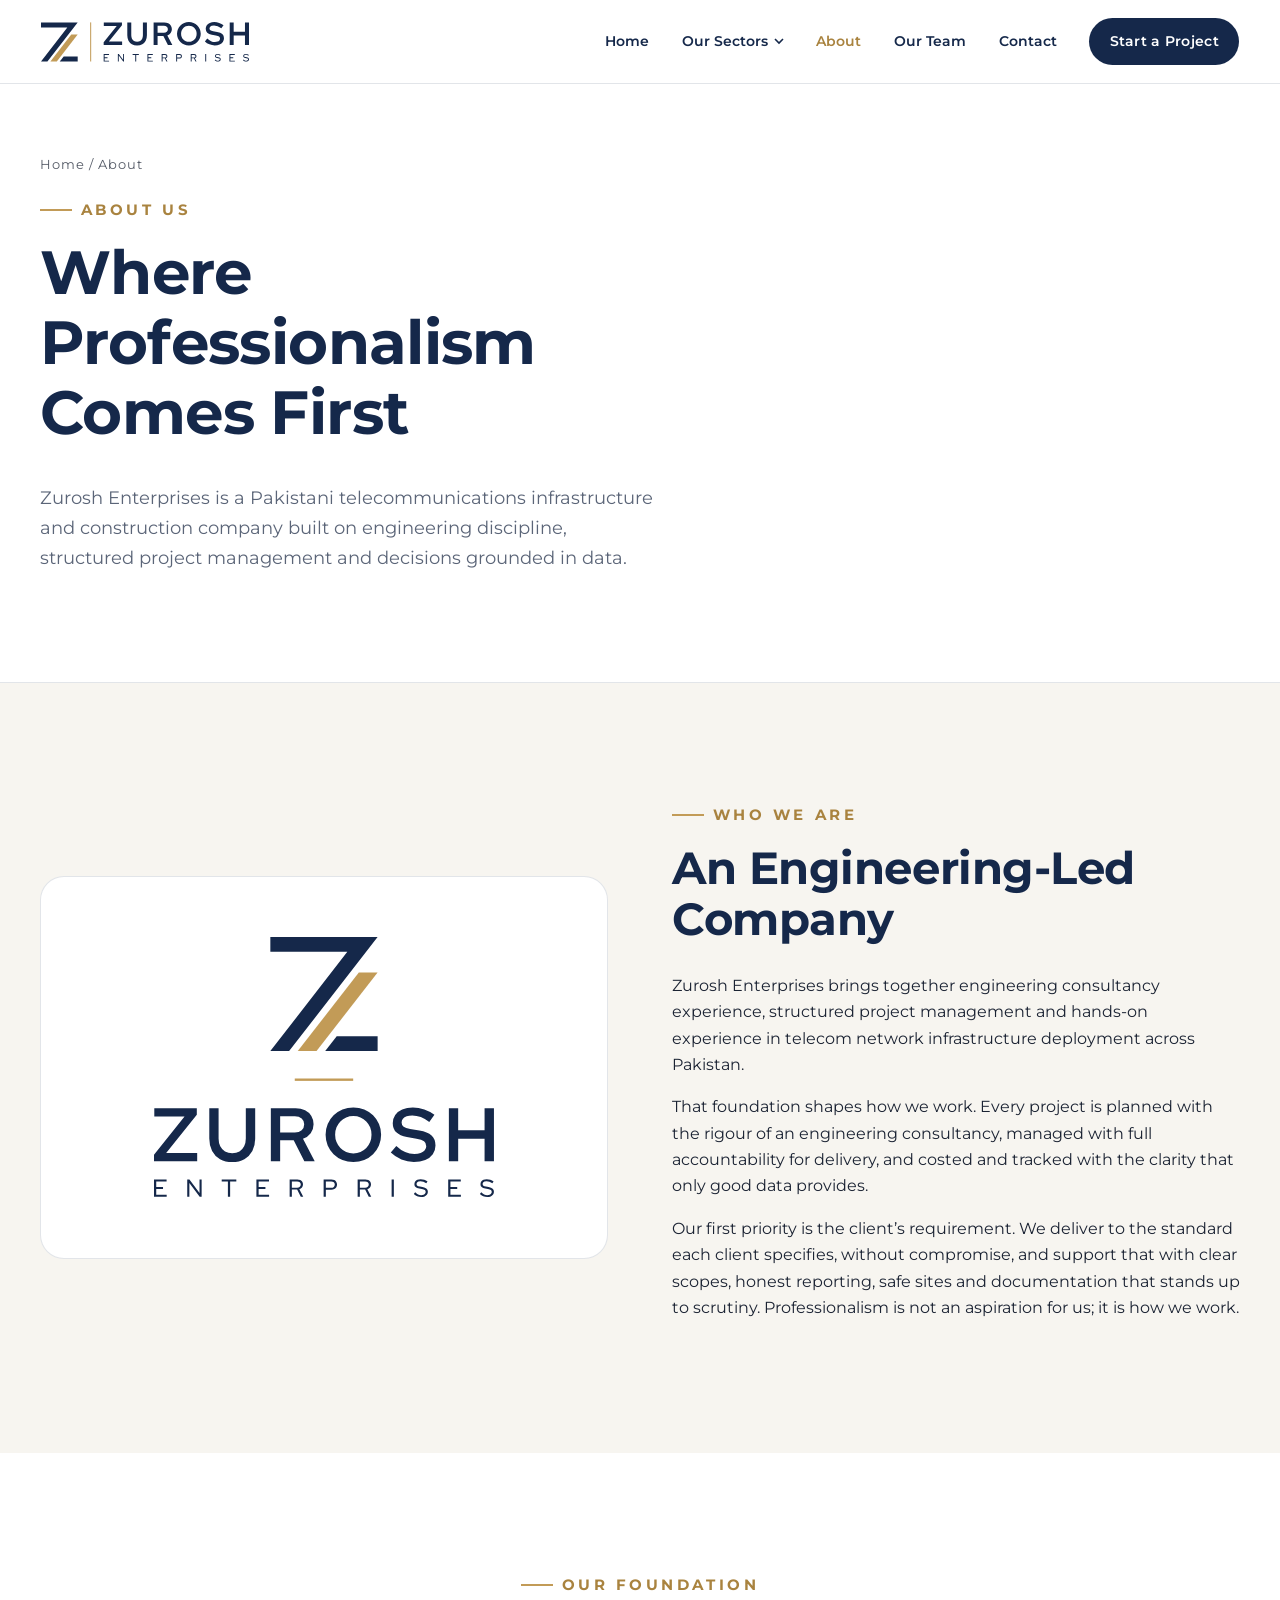
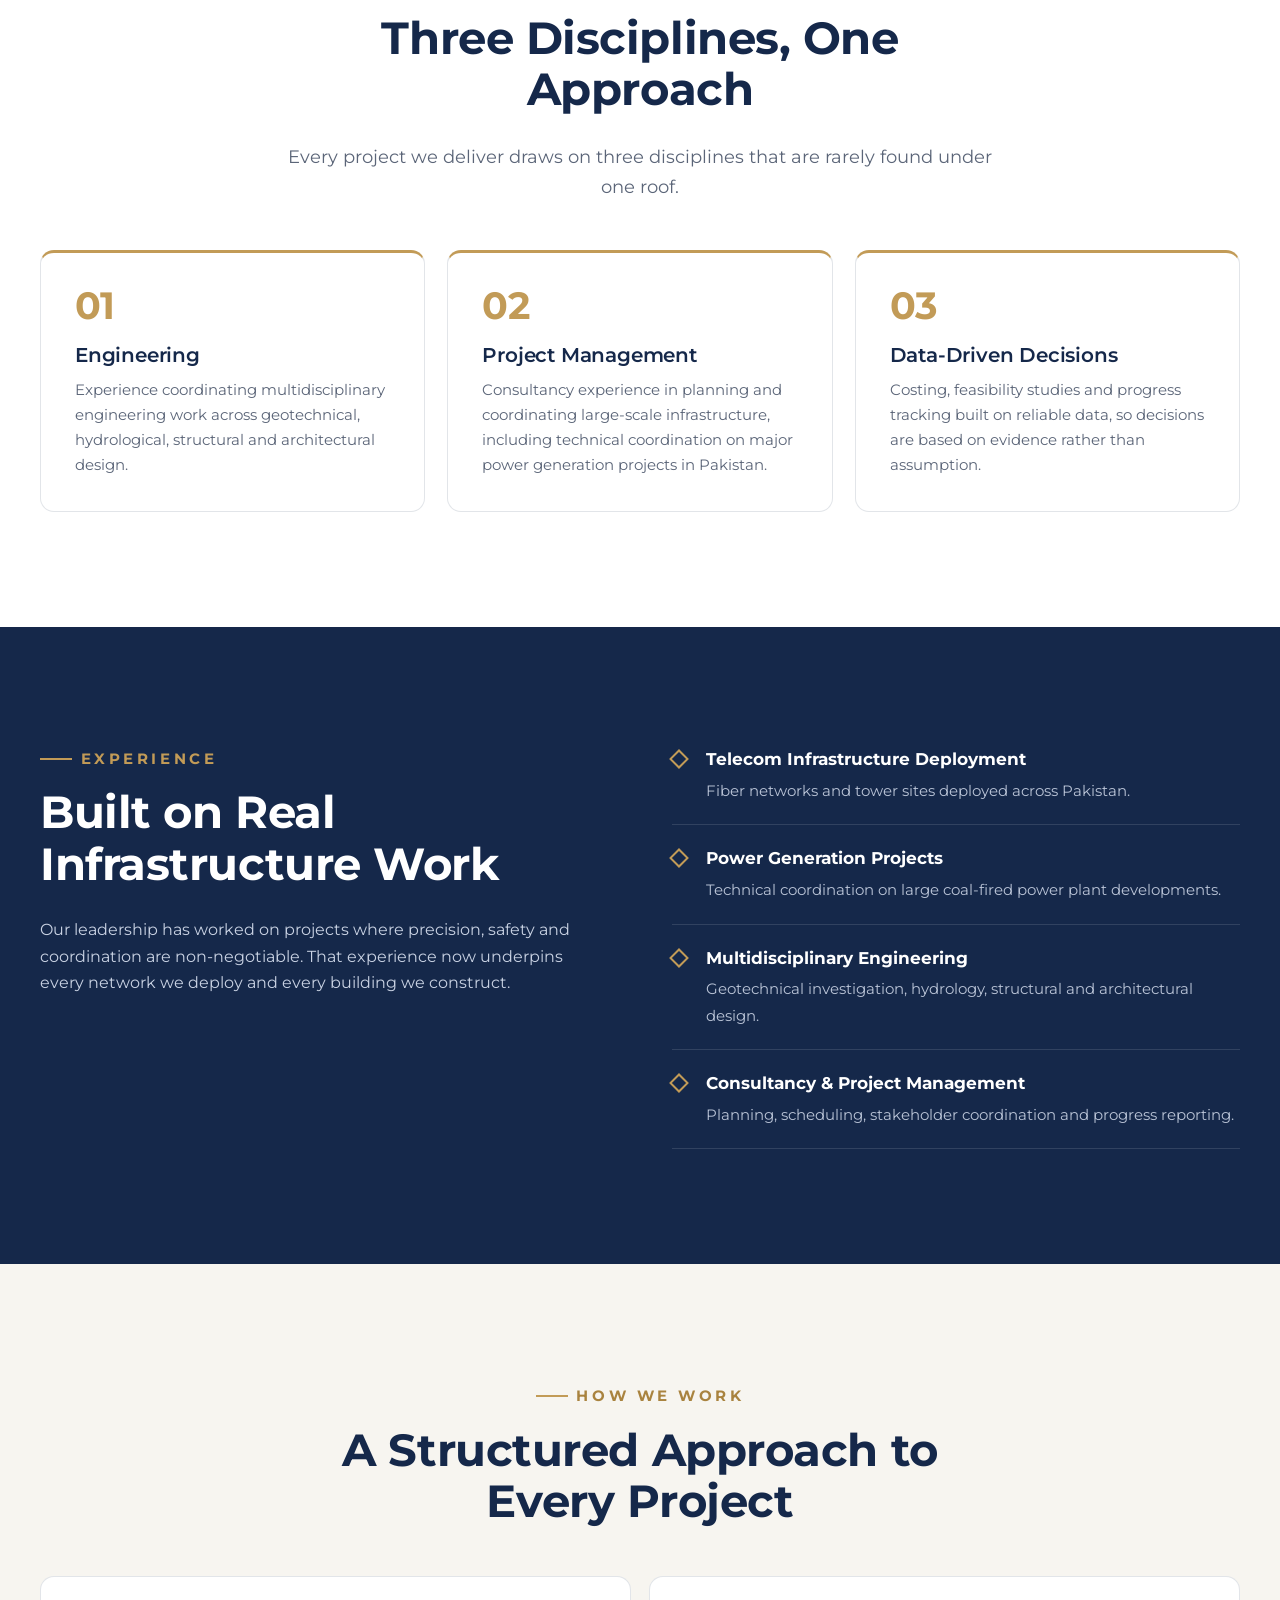
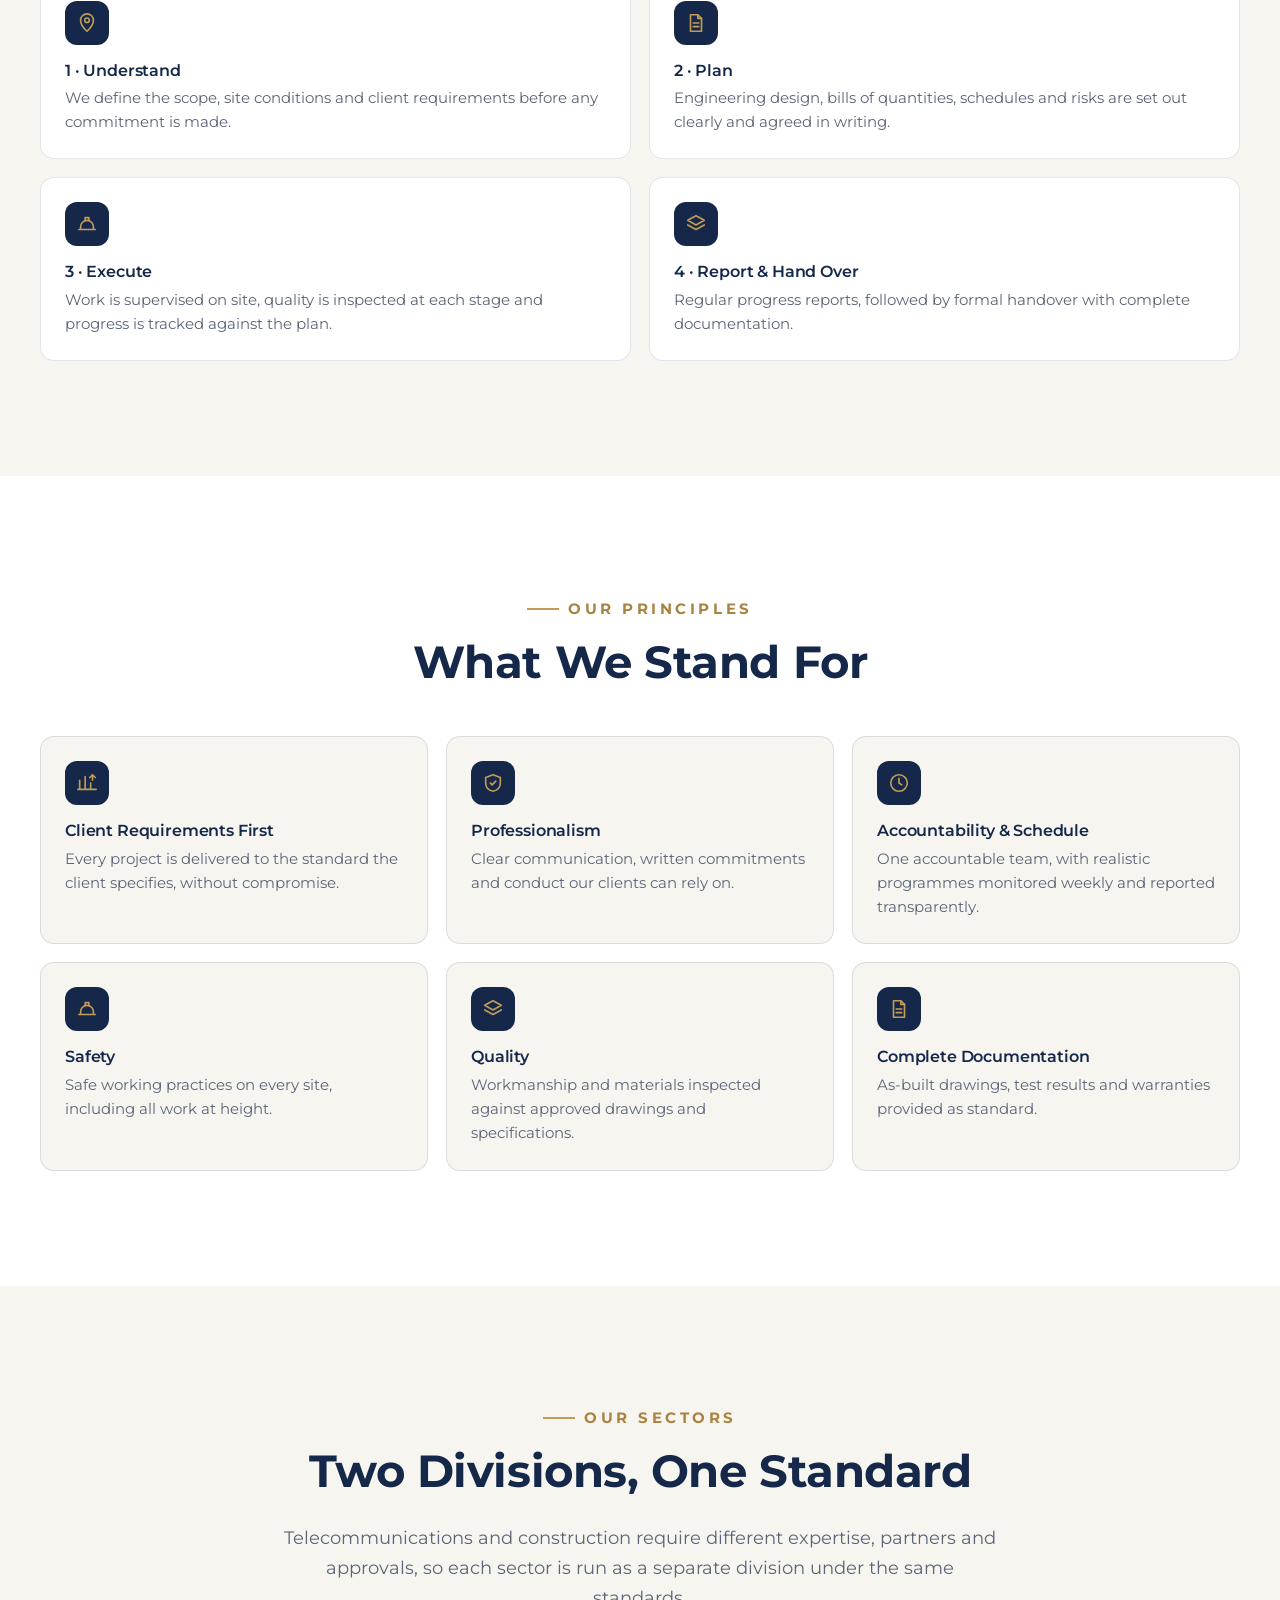
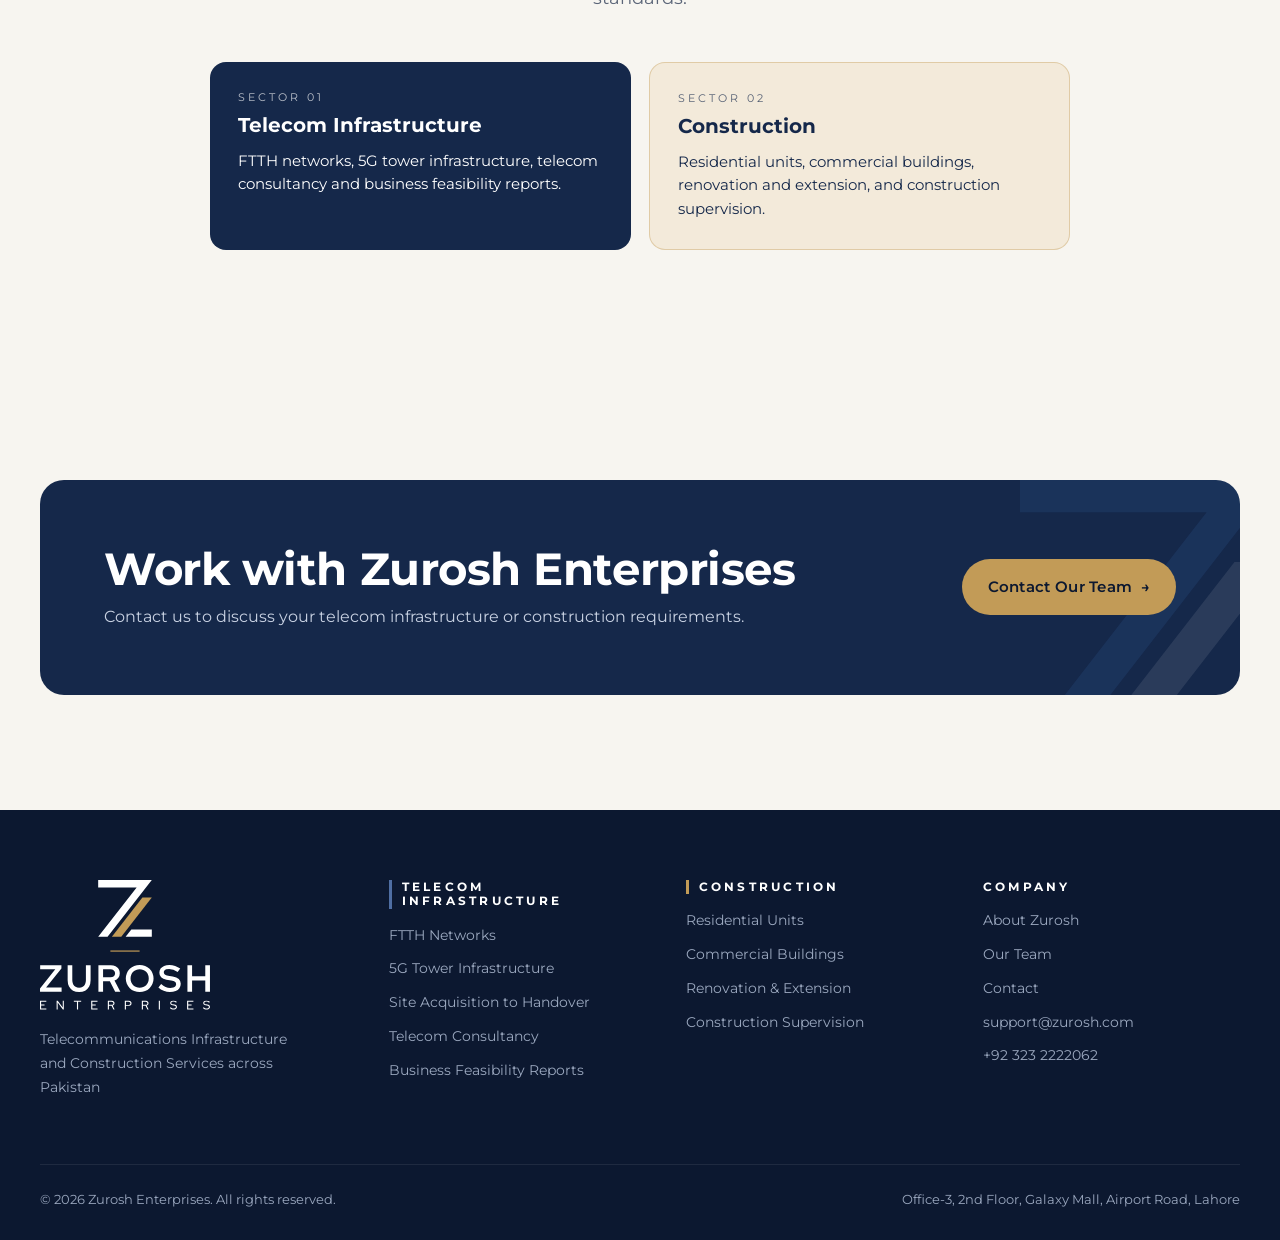
==== about.html @ cd9de8c4 "About: client requirements first; remove contractor wording Who We Are now leads with delivering to " ====
<!doctype html>
<html lang="en">
<head>
<meta charset="utf-8">
<meta name="viewport" content="width=device-width, initial-scale=1">
<title>About | Zurosh Enterprises</title>
<meta name="description" content="Zurosh Enterprises is an engineering-led telecommunications infrastructure and construction company in Pakistan, where professionalism comes first.">
<meta name="theme-color" content="#15284A">
<link rel="icon" href="assets/img/favicon.svg" type="image/svg+xml">
<link rel="preconnect" href="https://fonts.googleapis.com">
<link rel="preconnect" href="https://fonts.gstatic.com" crossorigin>
<link href="https://fonts.googleapis.com/css2?family=IBM+Plex+Mono:wght@400;500&family=Montserrat:wght@400;500;600;700&display=swap" rel="stylesheet">
<link rel="stylesheet" href="assets/css/style.css">
<script>try{if(sessionStorage.getItem('zurosh-veil'))document.documentElement.classList.add('veil-in')}catch(e){}</script>
</head>
<body>
<a class="skip-link" href="#main">Skip to Content</a>
<header class="site-header">
  <div class="container">
    <a class="brand" href="index.html" aria-label="Zurosh Enterprises home page">
      <img src="assets/img/zurosh-logo-horizontal.svg" alt="Zurosh Enterprises" width="533" height="102">
    </a>
    <button class="nav-toggle" aria-label="Menu" aria-expanded="false" aria-controls="site-nav"><span></span></button>
    <nav class="nav" id="site-nav" aria-label="Main">
      <a href="index.html">Home</a>
      <div class="nav-item">
        <button class="nav-trigger" aria-expanded="false" aria-haspopup="true">Our Sectors <svg class="chev" viewBox="0 0 10 10" aria-hidden="true"><path d="M1 3l4 4 4-4" fill="none" stroke="currentColor" stroke-width="1.6"/></svg></button>
        <div class="mega" role="group" aria-label="Our sectors">
          <div class="sector sector-telecom">
            <div class="sector-head">
              <span class="sector-icon"><svg viewBox="0 0 24 24" fill="none" stroke="currentColor" stroke-width="1.8" stroke-linecap="round" stroke-linejoin="round"><path d="M12 9v13M8 22l4-13 4 13M9.5 16h5"/><path d="M8.5 5.5a5 5 0 0 0 0 7M15.5 5.5a5 5 0 0 1 0 7M6 3a8.5 8.5 0 0 0 0 12M18 3a8.5 8.5 0 0 1 0 12"/><circle cx="12" cy="9" r="1.2"/></svg></span>
              <div><div class="sector-label">Sector 01</div><div class="sector-title">Telecom Infrastructure</div></div>
            </div>
            <ul>
              <li><a class="sub" href="telecom.html#ftth"><strong>FTTH Networks</strong><span>Fiber-to-the-home design, deployment and splicing</span></a></li>
              <li><a class="sub" href="telecom.html#towers"><strong>5G Tower Infrastructure</strong><span>Site acquisition through to tower handover</span></a></li>
              <li><a class="sub" href="telecom.html#consultancy"><strong>Telecom Consultancy</strong><span>FTTH and long-haul network planning, design and as-built drawings</span></a></li>
              <li><a class="sub" href="telecom.html#feasibility"><strong>Business Feasibility Reports</strong><span>Customer needs, business model, costing and feasibility</span></a></li>
            </ul>
            <a class="sector-all" href="telecom.html">All Telecom Infrastructure Services <span aria-hidden="true">→</span></a>
          </div>
          <div class="sector sector-construction">
            <div class="sector-head">
              <span class="sector-icon"><svg viewBox="0 0 24 24" fill="none" stroke="currentColor" stroke-width="1.8" stroke-linecap="round" stroke-linejoin="round"><path d="M3 21h18M5 21V5l7-3v19M12 9h7v12"/><path d="M8 7h1M8 11h1M8 15h1M15 13h1M15 17h1"/></svg></span>
              <div><div class="sector-label">Sector 02</div><div class="sector-title">Construction</div></div>
            </div>
            <ul>
              <li><a class="sub" href="construction.html#residential"><strong>Residential Units</strong><span>Houses, villas and apartment buildings</span></a></li>
              <li><a class="sub" href="construction.html#commercial"><strong>Commercial Buildings</strong><span>Retail, office and mixed-use commercial buildings</span></a></li>
              <li><a class="sub" href="construction.html#renovation"><strong>Renovation &amp; Extension</strong><span>Extensions, remodelling and refurbishment</span></a></li>
              <li><a class="sub" href="construction.html#supervision"><strong>Construction Supervision</strong><span>Site supervision on the owner’s behalf</span></a></li>
            </ul>
            <a class="sector-all" href="construction.html">All Construction Services <span aria-hidden="true">→</span></a>
          </div>
        </div>
      </div>
      <a href="about.html" aria-current="page">About</a>
      <a href="team.html">Our Team</a>
      <a href="contact.html">Contact</a>
      <a class="btn btn-primary" href="contact.html">Start a Project</a>
    </nav>
  </div>
</header>
<main id="main">
  <section class="page-hero plain">
    <div class="container" style="grid-template-columns:1fr">
      <div class="hero-copy">
        <div class="breadcrumb"><a href="index.html">Home</a> / About</div>
        <span class="eyebrow">About Us</span>
        <h1>Where Professionalism Comes First</h1>
        <p class="lead">Zurosh Enterprises is a Pakistani telecommunications infrastructure and construction company built on engineering discipline, structured project management and decisions grounded in data.</p>
      </div>
    </div>
  </section>

  <section class="section">
    <div class="container two-col">
      <div class="stacked-logo-feature reveal">
        <img src="assets/img/zurosh-logo-stacked.svg" alt="Zurosh Enterprises" width="372" height="286">
      </div>
      <div class="reveal">
        <span class="eyebrow">Who We Are</span>
        <h2>An Engineering-Led Company</h2>
        <p>Zurosh Enterprises brings together engineering consultancy experience, structured project management and hands-on experience in telecom network infrastructure deployment across Pakistan.</p>
        <p>That foundation shapes how we work. Every project is planned with the rigour of an engineering consultancy, managed with full accountability for delivery, and costed and tracked with the clarity that only good data provides.</p>
        <p>Our first priority is the client’s requirement. We deliver to the standard each client specifies, without compromise, and support that with clear scopes, honest reporting, safe sites and documentation that stands up to scrutiny. Professionalism is not an aspiration for us; it is how we work.</p>
      </div>
    </div>
  </section>

  <section class="section alt">
    <div class="container">
      <div class="section-head center reveal">
        <span class="eyebrow">Our Foundation</span>
        <h2>Three Disciplines, One Approach</h2>
        <p class="lead" style="margin-inline:auto">Every project we deliver draws on three disciplines that are rarely found under one roof.</p>
      </div>
      <div class="pillars">
        <article class="pillar reveal">
          <div class="pillar-num">01</div>
          <h3>Engineering</h3>
          <p>Experience coordinating multidisciplinary engineering work across geotechnical, hydrological, structural and architectural design.</p>
        </article>
        <article class="pillar reveal">
          <div class="pillar-num">02</div>
          <h3>Project Management</h3>
          <p>Consultancy experience in planning and coordinating large-scale infrastructure, including technical coordination on major power generation projects in Pakistan.</p>
        </article>
        <article class="pillar reveal">
          <div class="pillar-num">03</div>
          <h3>Data-Driven Decisions</h3>
          <p>Costing, feasibility studies and progress tracking built on reliable data, so decisions are based on evidence rather than assumption.</p>
        </article>
      </div>
    </div>
  </section>

  <section class="section navy">
    <div class="container two-col" style="align-items:start">
      <div class="section-head reveal">
        <span class="eyebrow on-dark">Experience</span>
        <h2>Built on Real Infrastructure Work</h2>
        <p>Our leadership has worked on projects where precision, safety and coordination are non-negotiable. That experience now underpins every network we deploy and every building we construct.</p>
      </div>
      <ul class="exp-list reveal">
        <li><strong>Telecom Infrastructure Deployment</strong><span>Fiber networks and tower sites deployed across Pakistan.</span></li>
        <li><strong>Power Generation Projects</strong><span>Technical coordination on large coal-fired power plant developments.</span></li>
        <li><strong>Multidisciplinary Engineering</strong><span>Geotechnical investigation, hydrology, structural and architectural design.</span></li>
        <li><strong>Consultancy &amp; Project Management</strong><span>Planning, scheduling, stakeholder coordination and progress reporting.</span></li>
      </ul>
    </div>
  </section>

  <section class="section">
    <div class="container">
      <div class="section-head center reveal"><span class="eyebrow">How We Work</span><h2>A Structured Approach to Every Project</h2></div>
      <div class="feature-grid">
        <div class="card reveal"><div class="ico"><svg viewBox="0 0 24 24" fill="none" stroke="currentColor" stroke-width="1.8" stroke-linecap="round" stroke-linejoin="round"><path d="M12 21s7-6.2 7-12a7 7 0 0 0-14 0c0 5.8 7 12 7 12z"/><circle cx="12" cy="9" r="2.5"/></svg></div><h3>1 · Understand</h3><p>We define the scope, site conditions and client requirements before any commitment is made.</p></div>
        <div class="card reveal"><div class="ico"><svg viewBox="0 0 24 24" fill="none" stroke="currentColor" stroke-width="1.8" stroke-linecap="round" stroke-linejoin="round"><path d="M14 3H6v18h12V7z"/><path d="M14 3v4h4M9 12h6M9 16h6"/></svg></div><h3>2 · Plan</h3><p>Engineering design, bills of quantities, schedules and risks are set out clearly and agreed in writing.</p></div>
        <div class="card reveal"><div class="ico"><svg viewBox="0 0 24 24" fill="none" stroke="currentColor" stroke-width="1.8" stroke-linecap="round" stroke-linejoin="round"><path d="M3 18h18M5 18v-3a7 7 0 0 1 14 0v3"/><path d="M10 8V5h4v3"/></svg></div><h3>3 · Execute</h3><p>Work is supervised on site, quality is inspected at each stage and progress is tracked against the plan.</p></div>
        <div class="card reveal"><div class="ico"><svg viewBox="0 0 24 24" fill="none" stroke="currentColor" stroke-width="1.8" stroke-linecap="round" stroke-linejoin="round"><path d="M12 3l9 5-9 5-9-5z"/><path d="M3 13l9 5 9-5"/></svg></div><h3>4 · Report &amp; Hand Over</h3><p>Regular progress reports, followed by formal handover with complete documentation.</p></div>
      </div>
    </div>
  </section>

  <section class="section alt">
    <div class="container">
      <div class="section-head center reveal"><span class="eyebrow">Our Principles</span><h2>What We Stand For</h2></div>
      <div class="values">
        <div class="card reveal"><div class="ico"><svg viewBox="0 0 24 24" fill="none" stroke="currentColor" stroke-width="1.8" stroke-linecap="round" stroke-linejoin="round"><path d="M4 19V9M10 19V5M16 19v-7M22 19H2"/><path d="M15 6l3-3 3 3M18 3v6"/></svg></div><h3>Client Requirements First</h3><p>Every project is delivered to the standard the client specifies, without compromise.</p></div>
        <div class="card reveal"><div class="ico"><svg viewBox="0 0 24 24" fill="none" stroke="currentColor" stroke-width="1.8" stroke-linecap="round" stroke-linejoin="round"><path d="M12 3l8 3v6c0 5-3.5 8-8 9-4.5-1-8-4-8-9V6z"/><path d="M9 12l2 2 4-4"/></svg></div><h3>Professionalism</h3><p>Clear communication, written commitments and conduct our clients can rely on.</p></div>
        <div class="card reveal"><div class="ico"><svg viewBox="0 0 24 24" fill="none" stroke="currentColor" stroke-width="1.8" stroke-linecap="round" stroke-linejoin="round"><circle cx="12" cy="12" r="9"/><path d="M12 7v5l3 2"/></svg></div><h3>Accountability &amp; Schedule</h3><p>One accountable team, with realistic programmes monitored weekly and reported transparently.</p></div>
        <div class="card reveal"><div class="ico"><svg viewBox="0 0 24 24" fill="none" stroke="currentColor" stroke-width="1.8" stroke-linecap="round" stroke-linejoin="round"><path d="M3 18h18M5 18v-3a7 7 0 0 1 14 0v3"/><path d="M10 8V5h4v3"/></svg></div><h3>Safety</h3><p>Safe working practices on every site, including all work at height.</p></div>
        <div class="card reveal"><div class="ico"><svg viewBox="0 0 24 24" fill="none" stroke="currentColor" stroke-width="1.8" stroke-linecap="round" stroke-linejoin="round"><path d="M12 3l9 5-9 5-9-5z"/><path d="M3 13l9 5 9-5"/></svg></div><h3>Quality</h3><p>Workmanship and materials inspected against approved drawings and specifications.</p></div>
        <div class="card reveal"><div class="ico"><svg viewBox="0 0 24 24" fill="none" stroke="currentColor" stroke-width="1.8" stroke-linecap="round" stroke-linejoin="round"><path d="M14 3H6v18h12V7z"/><path d="M14 3v4h4M9 12h6M9 16h6"/></svg></div><h3>Complete Documentation</h3><p>As-built drawings, test results and warranties provided as standard.</p></div>
      </div>
    </div>
  </section>

  <section class="section">
    <div class="container">
      <div class="section-head center reveal">
        <span class="eyebrow">Our Sectors</span>
        <h2>Two Divisions, One Standard</h2>
        <p class="lead" style="margin-inline:auto">Telecommunications and construction require different expertise, partners and approvals, so each sector is run as a separate division under the same standards.</p>
      </div>
      <div class="split-sectors about-sectors reveal">
        <a class="t" href="telecom.html"><small>Sector 01</small><strong>Telecom Infrastructure</strong>FTTH networks, 5G tower infrastructure, telecom consultancy and business feasibility reports.</a>
        <a class="c" href="construction.html"><small>Sector 02</small><strong>Construction</strong>Residential units, commercial buildings, renovation and extension, and construction supervision.</a>
      </div>
    </div>
  </section>

<section class="section">
  <div class="container">
    <div class="cta-band reveal">
      <div><h2>Work with Zurosh Enterprises</h2><p>Contact us to discuss your telecom infrastructure or construction requirements.</p></div>
      <a class="btn btn-gold" href="contact.html">Contact Our Team <span class="arrow" aria-hidden="true">→</span></a>
    </div>
  </div>
</section>
</main>
<footer class="site-footer">
  <div class="container">
    <div class="footer-grid">
      <div class="footer-brand">
        <img src="assets/img/zurosh-logo-stacked-white.svg" alt="Zurosh Enterprises" width="372" height="286" loading="lazy">
        <p>Telecommunications Infrastructure and Construction Services across Pakistan</p>
      </div>
      <div>
        <h4 class="t">Telecom Infrastructure</h4>
        <ul>
          <li><a href="telecom.html#ftth">FTTH Networks</a></li>
          <li><a href="telecom.html#towers">5G Tower Infrastructure</a></li>
          <li><a href="telecom.html#lifecycle">Site Acquisition to Handover</a></li>
          <li><a href="telecom.html#consultancy">Telecom Consultancy</a></li>
          <li><a href="telecom.html#feasibility">Business Feasibility Reports</a></li>
        </ul>
      </div>
      <div>
        <h4 class="c">Construction</h4>
        <ul>
          <li><a href="construction.html#residential">Residential Units</a></li>
          <li><a href="construction.html#commercial">Commercial Buildings</a></li>
          <li><a href="construction.html#renovation">Renovation &amp; Extension</a></li>
          <li><a href="construction.html#supervision">Construction Supervision</a></li>
        </ul>
      </div>
      <div>
        <h4>Company</h4>
        <ul>
          <li><a href="about.html">About Zurosh</a></li>
          <li><a href="team.html">Our Team</a></li>
          <li><a href="contact.html">Contact</a></li>
          <li><a href="mailto:support@zurosh.com">support@zurosh.com</a></li>
          <li><a href="tel:+923232222062">+92 323 2222062</a></li>
        </ul>
      </div>
    </div>
    <div class="footer-bottom">
      <span>© <span data-year>2026</span> Zurosh Enterprises. All rights reserved.</span>
      <span>Office-3, 2nd Floor, Galaxy Mall, Airport Road, Lahore</span>
    </div>
  </div>
</footer>
<script src="assets/js/main.js"></script>
</body>
</html>
---- assets/css/style.css ----
/* ==========================================================================
   Zurosh Enterprises — global styles
   Brand: navy #15284A, gold #C29B57
   ========================================================================== */

:root {
  --navy: #15284A;
  --navy-900: #0C1830;
  --navy-700: #1F3A66;
  --gold: #C29B57;
  --gold-600: #A9833F;
  --gold-100: #F3EADA;
  --paper: #F7F5F0;
  --white: #FFFFFF;
  --ink: #1B2333;
  --muted: #5B6578;
  --line: rgba(21, 40, 74, 0.12);

  /* sector accents */
  --telecom: var(--navy);
  --construction: var(--gold);

  --radius: 14px;
  --shadow: 0 18px 50px -20px rgba(12, 24, 48, 0.35);
  --header-h: 84px;
  --max: 1200px;
  --font: "Montserrat", system-ui, -apple-system, "Segoe UI", Roboto, sans-serif;
}

*, *::before, *::after { box-sizing: border-box; }

html { scroll-behavior: smooth; -webkit-text-size-adjust: 100%; }

body {
  margin: 0;
  font-family: var(--font);
  color: var(--ink);
  background: var(--paper);
  line-height: 1.65;
  -webkit-font-smoothing: antialiased;
  overflow-x: hidden;
}

img, svg { max-width: 100%; display: block; }
a { color: inherit; }
h1, h2, h3, h4 { color: var(--navy); line-height: 1.15; margin: 0 0 .6em; letter-spacing: -0.01em; }
h1 { font-size: clamp(2.2rem, 5vw, 3.8rem); font-weight: 700; }
h2 { font-size: clamp(1.8rem, 3.6vw, 2.8rem); font-weight: 700; }
h3 { font-size: 1.25rem; font-weight: 600; }
p { margin: 0 0 1em; }

.container { width: min(var(--max), 100% - 32px); margin-inline: auto; }

.eyebrow {
  display: inline-flex; align-items: center; gap: .6em;
  font-size: .92rem; font-weight: 700; letter-spacing: .24em; text-transform: uppercase;
  color: var(--gold-600); margin-bottom: 1rem;
}
.eyebrow::before { content: ""; width: 32px; height: 2px; background: var(--gold); }
.eyebrow.on-dark { color: var(--gold); }

.lead { font-size: 1.125rem; color: var(--muted); max-width: 60ch; }

.btn {
  display: inline-flex; align-items: center; gap: .6em;
  padding: .95em 1.6em; border-radius: 999px;
  font-weight: 600; font-size: .92rem; letter-spacing: .02em; text-decoration: none;
  border: 2px solid transparent; cursor: pointer; transition: transform .2s, background .2s, color .2s, border-color .2s;
}
.btn:hover { transform: translateY(-2px); }
.btn-primary { background: var(--navy); color: var(--white); }
.btn-primary:hover { background: var(--navy-700); }
.btn-gold { background: var(--gold); color: var(--navy-900); }
.btn-gold:hover { background: var(--gold-600); color: var(--white); }
.btn-ghost { border-color: currentColor; color: var(--navy); background: transparent; }
.btn-ghost.on-dark { color: var(--white); }
.btn .arrow { transition: transform .2s; }
.btn:hover .arrow { transform: translateX(4px); }

:focus-visible { outline: 3px solid var(--gold); outline-offset: 3px; }

.skip-link {
  position: absolute; left: -999px; top: 8px; z-index: 1000;
  background: var(--navy); color: #fff; padding: .6em 1em; border-radius: 8px;
}
.skip-link:focus { left: 8px; }

/* ==========================================================================
   Header + navigation
   ========================================================================== */

.site-header {
  position: fixed; inset: 0 0 auto 0; z-index: 100;
  height: var(--header-h);
  background: rgba(255, 255, 255, 0.86);
  backdrop-filter: saturate(1.4) blur(14px);
  -webkit-backdrop-filter: saturate(1.4) blur(14px);
  border-bottom: 1px solid var(--line);
  transition: height .3s, box-shadow .3s;
}
.site-header.scrolled { --header-h: 68px; box-shadow: 0 8px 30px -18px rgba(12, 24, 48, .4); }
.site-header .container { height: 100%; display: flex; align-items: center; justify-content: space-between; gap: 24px; }

.brand { display: block; flex: 0 0 auto; }
.brand img { height: 40px; width: auto; transition: height .3s; }
.site-header.scrolled .brand img { height: 34px; }

.nav { display: flex; align-items: center; gap: 4px; }
.nav > a, .nav-trigger {
  font: inherit; font-size: .9rem; font-weight: 600; color: var(--navy);
  text-decoration: none; background: none; border: 0; cursor: pointer;
  padding: .7em 1em; border-radius: 999px; display: inline-flex; align-items: center; gap: .4em;
  transition: background .2s, color .2s;
}
.nav > a:hover, .nav-trigger:hover, .nav-item.open .nav-trigger { background: rgba(21, 40, 74, .06); }
.nav > a[aria-current="page"] { color: var(--gold-600); }
.nav .btn { margin-left: 10px; padding: .75em 1.3em; }
.chev { width: 10px; height: 10px; transition: transform .25s; }
.nav-item.open .chev { transform: rotate(180deg); }

.nav-item { position: relative; }

/* --- Mega menu: two clearly separated sectors --- */
.mega {
  position: absolute; top: calc(100% + 14px); left: 50%;
  width: min(820px, calc(100vw - 32px));
  display: grid; grid-template-columns: 1fr 1fr;
  border-radius: 18px; overflow: hidden; box-shadow: var(--shadow);
  opacity: 0; visibility: hidden; transform: translate(-50%, 10px);
  transition: opacity .25s, transform .25s, visibility .25s;
}
.nav-item.open .mega { opacity: 1; visibility: visible; transform: translate(-50%, 0); }
.mega::before { /* hover bridge */
  content: ""; position: absolute; left: 0; right: 0; top: -16px; height: 16px;
}

.sector { padding: 28px 28px 24px; position: relative; }
.sector-telecom { background: var(--navy); color: #fff; }
.sector-construction { background: var(--paper); color: var(--ink); border-top: 4px solid var(--gold); }
.sector-telecom { border-top: 4px solid var(--navy-700); }

.sector-head { display: flex; align-items: center; gap: 12px; margin-bottom: 18px; padding-bottom: 16px; }
.sector-telecom .sector-head { border-bottom: 1px solid rgba(255,255,255,.14); }
.sector-construction .sector-head { border-bottom: 1px solid var(--line); }
.sector-icon {
  width: 42px; height: 42px; border-radius: 12px; display: grid; place-items: center; flex: 0 0 auto;
}
.sector-telecom .sector-icon { background: rgba(194, 155, 87, .18); color: var(--gold); }
.sector-construction .sector-icon { background: var(--navy); color: var(--gold); }
.sector-icon svg { width: 22px; height: 22px; }
.sector-label { font-size: .68rem; letter-spacing: .28em; text-transform: uppercase; opacity: .7; }
.sector-title { font-size: 1.1rem; font-weight: 700; line-height: 1.2; }
.sector-telecom .sector-title { color: #fff; }
.sector-construction .sector-title { color: var(--navy); }

.sector ul { list-style: none; margin: 0; padding: 0; display: grid; gap: 4px; }
.sector a.sub {
  display: block; text-decoration: none; padding: 10px 12px; border-radius: 10px; transition: background .2s;
}
.sector a.sub strong { display: block; font-size: .92rem; font-weight: 600; }
.sector a.sub span { display: block; font-size: .8rem; opacity: .7; line-height: 1.4; }
.sector-telecom a.sub:hover { background: rgba(255,255,255,.08); }
.sector-telecom a.sub:hover strong { color: var(--gold); }
.sector-construction a.sub:hover { background: var(--gold-100); }
.sector-construction a.sub strong { color: var(--navy); }
.sector .sector-all {
  display: inline-flex; gap: .4em; margin-top: 14px; font-size: .8rem; font-weight: 600;
  text-decoration: none; letter-spacing: .04em;
}
.sector-telecom .sector-all { color: var(--gold); }
.sector-construction .sector-all { color: var(--gold-600); }

/* Mobile nav */
.nav-toggle {
  display: none; width: 46px; height: 46px; border-radius: 12px; border: 1px solid var(--line);
  background: #fff; cursor: pointer; place-items: center;
}
.nav-toggle span, .nav-toggle span::before, .nav-toggle span::after {
  display: block; width: 20px; height: 2px; background: var(--navy); position: relative; transition: transform .25s, background .25s;
}
.nav-toggle span::before, .nav-toggle span::after { content: ""; position: absolute; left: 0; }
.nav-toggle span::before { top: -6px; }
.nav-toggle span::after { top: 6px; }
.nav-open .nav-toggle span { background: transparent; }
.nav-open .nav-toggle span::before { transform: translateY(6px) rotate(45deg); }
.nav-open .nav-toggle span::after { transform: translateY(-6px) rotate(-45deg); }

@media (max-width: 960px) {
  .nav-toggle { display: grid; }
  .brand img { height: 32px; }
  .nav {
    /* header's backdrop-filter makes it the containing block, so anchor below it */
    position: fixed; top: 100%; left: 0; right: 0; height: calc(100vh - var(--header-h)); background: var(--white);
    flex-direction: column; align-items: stretch; gap: 0; padding: 16px 16px 40px;
    overflow-y: auto; transform: translateX(100%); transition: transform .35s ease;
  }
  .nav-open .nav { transform: none; }
  .nav > a, .nav-trigger { width: 100%; justify-content: space-between; padding: 1em .6em; border-radius: 0; border-bottom: 1px solid var(--line); font-size: 1rem; }
  .nav .btn { margin: 20px 0 0; justify-content: center; }
  .mega {
    position: static; width: 100%; transform: none; grid-template-columns: 1fr;
    box-shadow: none; border-radius: 14px; margin: 10px 0 6px;
    display: none; opacity: 1; visibility: visible;
  }
  .nav-item.open .mega { display: grid; transform: none; }
  .sector { padding: 20px; }
}

/* ==========================================================================
   Page transition: the Z splits along its diagonal (see main.js)
   ========================================================================== */
.z-wipe { position: fixed; inset: 0; z-index: 999; pointer-events: none; visibility: hidden; overflow: hidden; }
.z-wipe.active { visibility: visible; pointer-events: auto; }
.zw-half { position: absolute; background: var(--navy); will-change: transform; }
.zw-mark { position: absolute; left: 50%; top: 50%; width: 72px; height: 77px; margin: -38px 0 0 -36px; z-index: 2; will-change: transform; }
.zw-mark svg { position: absolute; inset: 0; width: 100%; height: 100%; will-change: transform; }

/* ==========================================================================
   HOME — scroll-driven 3D stage
   ========================================================================== */
.stage-canvas {
  position: fixed; inset: 0; width: 100vw; height: 100vh; z-index: 0; display: block;
}
.stage-fallback {
  position: fixed; inset: 0; z-index: 0; display: none; place-items: center; pointer-events: none;
}
.no-webgl .stage-fallback { display: grid; }
.stage-fallback img { width: min(38vw, 260px); opacity: .95; }

.home main { position: relative; z-index: 1; }

.scene {
  min-height: 100vh; display: flex; align-items: center;
  padding: calc(var(--header-h) + 40px) 0 60px;
}
.scene-tall { min-height: 150vh; }

.hero-scene { min-height: 100vh; align-items: flex-end; justify-content: center; padding-bottom: 6vh; }
.scroll-cue {
  display: flex; flex-direction: column; align-items: center; gap: 12px;
  font-size: .7rem; letter-spacing: .4em; text-transform: uppercase; color: var(--navy); opacity: .75;
}
.scroll-cue .mouse {
  width: 24px; height: 38px; border: 2px solid var(--navy); border-radius: 14px; position: relative;
}
.scroll-cue .mouse::after {
  content: ""; position: absolute; left: 50%; top: 7px; width: 4px; height: 8px; margin-left: -2px;
  border-radius: 2px; background: var(--gold); animation: cue 1.8s infinite;
}
.scroll-cue { transition: opacity .3s; }
.has-scrolled .scroll-cue { opacity: 0; }
@keyframes cue { 0% { transform: translateY(0); opacity: 1; } 70% { transform: translateY(12px); opacity: 0; } 100% { opacity: 0; } }

.panel {
  /* frosted glass: the 3D scene shows through, blurred, behind readable text */
  position: relative; isolation: isolate;
  width: min(520px, 100%);
  background: linear-gradient(135deg, rgba(255, 255, 255, .72) 0%, rgba(255, 255, 255, .5) 55%, rgba(255, 255, 255, .62) 100%);
  backdrop-filter: blur(24px) saturate(1.6);
  -webkit-backdrop-filter: blur(24px) saturate(1.6);
  border: 1px solid rgba(255, 255, 255, .8);
  border-radius: 24px; padding: clamp(24px, 4vw, 44px);
  box-shadow:
    0 30px 70px -30px rgba(12, 24, 48, .38),
    0 2px 6px rgba(12, 24, 48, .04),
    inset 0 1px 0 rgba(255, 255, 255, .95),
    inset 0 -1px 0 rgba(21, 40, 74, .06);
}
/* fine frosted grain */
.panel::before {
  content: ""; position: absolute; inset: 0; border-radius: inherit; z-index: -1; pointer-events: none;
  background-image: url("data:image/svg+xml,%3Csvg xmlns='http://www.w3.org/2000/svg' width='160' height='160'%3E%3Cfilter id='n'%3E%3CfeTurbulence type='fractalNoise' baseFrequency='.85' numOctaves='2' stitchTiles='stitch'/%3E%3CfeColorMatrix values='0 0 0 0 .08 0 0 0 0 .16 0 0 0 0 .29 0 0 0 .55 0'/%3E%3C/filter%3E%3Crect width='100%25' height='100%25' filter='url(%23n)'/%3E%3C/svg%3E");
  opacity: .18;
}
/* soft light sheen across the top-left corner */
.panel::after {
  content: ""; position: absolute; inset: 0; border-radius: inherit; z-index: -1; pointer-events: none;
  background: linear-gradient(120deg, rgba(255, 255, 255, .55) 0%, rgba(255, 255, 255, 0) 34%);
}
.panel .lead { color: #444F63; }
.panel.dark {
  background: linear-gradient(135deg, rgba(21, 40, 74, .9) 0%, rgba(12, 24, 48, .8) 55%, rgba(21, 40, 74, .86) 100%);
  color: #E6EAF2; border-color: rgba(255, 255, 255, .16);
  box-shadow:
    0 30px 70px -30px rgba(12, 24, 48, .55),
    inset 0 1px 0 rgba(255, 255, 255, .18),
    inset 0 -1px 0 rgba(0, 0, 0, .2);
}
.panel.dark::before { opacity: .22; }
.panel.dark::after { background: linear-gradient(120deg, rgba(255, 255, 255, .12) 0%, rgba(255, 255, 255, 0) 34%); }
.panel.dark h2, .panel.dark h3 { color: #fff; }
.panel.dark .lead { color: #CDD5E4; }
.scene .container { display: flex; }
.scene.right .container { justify-content: flex-end; }
.scene.center .container { justify-content: center; text-align: center; }
.scene.center .panel { width: min(680px, 100%); }
.scene.center .eyebrow { justify-content: center; }
.scene.center .lead { margin-inline: auto; }

.tag-list { display: flex; flex-wrap: wrap; gap: 8px; margin: 18px 0 26px; padding: 0; list-style: none; }
.tag-list li {
  font-size: .78rem; font-weight: 600; padding: .45em .9em; border-radius: 999px;
  background: rgba(21, 40, 74, .07); color: var(--navy);
}
.panel.dark .tag-list li { background: rgba(194, 155, 87, .16); color: var(--gold); }

.split-sectors { display: grid; grid-template-columns: 1fr 1fr; gap: 14px; margin: 24px 0 8px; text-align: left; }
.split-sectors a {
  text-decoration: none; border-radius: 16px; padding: 20px; display: block; transition: transform .2s;
}
.split-sectors a:hover { transform: translateY(-3px); }
.split-sectors .t { background: var(--navy); color: #fff; }
.split-sectors .c { background: var(--gold-100); color: var(--navy); border: 1px solid rgba(194,155,87,.4); }
.split-sectors small { display: block; font-size: .66rem; letter-spacing: .28em; text-transform: uppercase; opacity: .7; margin-bottom: 4px; }
.split-sectors strong { display: block; font-size: 1.05rem; }
.split-sectors .t strong { color: #fff; }

.progress-rail {
  position: fixed; right: 22px; top: 50%; transform: translateY(-50%); z-index: 5;
  display: flex; flex-direction: column; gap: 12px; list-style: none; margin: 0; padding: 0;
}
.progress-rail a {
  display: block; width: 10px; height: 10px; border-radius: 3px; background: rgba(21,40,74,.18);
  transition: background .25s, transform .25s;
}
.progress-rail a.active { background: var(--gold); transform: scale(1.35); }
.progress-rail a span { position: absolute; left: -9999px; }

@media (max-width: 760px) {
  .scene .container, .scene.right .container { justify-content: center; }
  .scene:not(.hero-scene) { align-items: flex-end; }
  .panel { background: linear-gradient(135deg, rgba(255, 255, 255, .8) 0%, rgba(255, 255, 255, .62) 60%, rgba(255, 255, 255, .72) 100%); }
  .panel.dark { background: linear-gradient(135deg, rgba(21, 40, 74, .85) 0%, rgba(12, 24, 48, .72) 60%, rgba(21, 40, 74, .8) 100%); }
  .split-sectors { grid-template-columns: 1fr; }
  .progress-rail { right: 8px; }
}

/* ==========================================================================
   Inner pages
   ========================================================================== */
.page-hero {
  position: relative; overflow: hidden;
  padding: calc(var(--header-h) + 70px) 0 90px;
  min-height: 560px; display: flex; align-items: center;
}
.page-hero.telecom { background: radial-gradient(1200px 600px at 80% 20%, #213D6E 0%, var(--navy) 45%, var(--navy-900) 100%); color: #DCE3EF; }
.page-hero.construction { background: linear-gradient(135deg, #FBF7EF 0%, var(--gold-100) 100%); }
.page-hero.plain { background: var(--white); border-bottom: 1px solid var(--line); min-height: 420px; }
.page-hero.telecom h1 { color: #fff; }
.page-hero.telecom .lead { color: #B9C3D6; }
.page-hero .container { position: relative; z-index: 2; display: grid; grid-template-columns: 1.1fr .9fr; gap: 40px; align-items: center; }
.page-hero .hero-copy { max-width: 620px; }
.hero-canvas-wrap { position: relative; aspect-ratio: 1 / 1; width: 100%; max-width: 460px; justify-self: end; }
.hero-canvas-wrap canvas { width: 100% !important; height: 100% !important; display: block; }
.hero-canvas-wrap .fallback { position: absolute; inset: 20%; display: none; }
.no-webgl .hero-canvas-wrap .fallback { display: block; }
.breadcrumb { font-size: .8rem; letter-spacing: .08em; margin-bottom: 18px; opacity: .75; }
.breadcrumb a { text-decoration: none; }
.breadcrumb a:hover { text-decoration: underline; }

.sector-badge {
  display: inline-flex; align-items: center; gap: 8px; font-size: .72rem; letter-spacing: .26em; text-transform: uppercase;
  font-weight: 700; padding: .55em 1em; border-radius: 999px; margin-bottom: 20px;
}
.telecom .sector-badge { background: rgba(194,155,87,.16); color: var(--gold); }
.construction .sector-badge { background: var(--navy); color: var(--gold); }

@media (max-width: 860px) {
  .page-hero .container { grid-template-columns: 1fr; }
  .hero-canvas-wrap { justify-self: center; max-width: 320px; order: -1; }
  .page-hero { padding-top: calc(var(--header-h) + 30px); }
}

.section { padding: clamp(70px, 9vw, 120px) 0; position: relative; }
.section.alt { background: var(--white); }
.section.navy { background: var(--navy); color: #C9D2E3; }
.section.navy h2, .section.navy h3 { color: #fff; }
.section-head { max-width: 720px; margin-bottom: 48px; }
.section-head.center { margin-inline: auto; text-align: center; }
.section-head.center .eyebrow { justify-content: center; }

.service-block {
  display: grid; grid-template-columns: 340px 1fr; gap: clamp(28px, 5vw, 64px); align-items: start;
  padding: 48px 0; border-top: 1px solid var(--line);
  scroll-margin-top: calc(var(--header-h) + 20px);
}
.service-block:first-of-type { border-top: 0; padding-top: 0; }
.service-block .num { font-size: .8rem; font-weight: 700; letter-spacing: .3em; color: var(--gold-600); margin-bottom: 10px; }
.service-block h2 { font-size: clamp(1.6rem, 3vw, 2.2rem); }
@media (max-width: 860px) { .service-block { grid-template-columns: 1fr; } }

.feature-grid { display: grid; grid-template-columns: repeat(auto-fit, minmax(230px, 1fr)); gap: 18px; }
.card {
  background: var(--white); border: 1px solid var(--line); border-radius: var(--radius);
  padding: 24px; transition: transform .25s, box-shadow .25s, border-color .25s;
}
.card:hover { transform: translateY(-4px); box-shadow: var(--shadow); border-color: transparent; }
.section.alt .card { background: var(--paper); }
.card h3 { font-size: 1.02rem; margin-bottom: .4em; }
.card p { font-size: .92rem; color: var(--muted); margin: 0; }
.card .ico {
  width: 44px; height: 44px; border-radius: 12px; display: grid; place-items: center; margin-bottom: 16px;
  background: var(--navy); color: var(--gold);
}
.construction-page .card .ico { background: var(--gold-100); color: var(--navy); }
.card .ico svg { width: 22px; height: 22px; }

/* Lifecycle timeline (site acquisition → handover) */
.timeline { list-style: none; margin: 0; padding: 0; counter-reset: step; display: grid; gap: 0; position: relative; }
.timeline::before {
  content: ""; position: absolute; left: 23px; top: 10px; bottom: 10px; width: 2px;
  background: linear-gradient(var(--gold), rgba(194,155,87,.15));
}
.timeline li { position: relative; padding: 0 0 30px 72px; counter-increment: step; }
.timeline li::before {
  content: counter(step, decimal-leading-zero);
  position: absolute; left: 0; top: -4px; width: 48px; height: 48px; border-radius: 14px;
  display: grid; place-items: center; font-weight: 700; font-size: .85rem;
  background: var(--navy-900); color: var(--gold); border: 2px solid var(--gold);
}
.timeline li:last-child { padding-bottom: 0; }
.timeline li:last-child::before { background: var(--gold); color: var(--navy-900); }
.timeline h3 { margin-bottom: .25em; color: #fff; }
.timeline p { margin: 0; font-size: .95rem; }

.check-list { list-style: none; padding: 0; margin: 0; display: grid; gap: 12px; }
.check-list li { position: relative; padding-left: 30px; }
.check-list li::before {
  content: ""; position: absolute; left: 0; top: .45em; width: 16px; height: 10px;
  border-left: 3px solid var(--gold); border-bottom: 3px solid var(--gold); transform: rotate(-45deg);
}

.two-col { display: grid; grid-template-columns: 1fr 1fr; gap: clamp(28px, 5vw, 70px); align-items: center; }
@media (max-width: 860px) { .two-col { grid-template-columns: 1fr; } }

.cta-band {
  border-radius: 24px; padding: clamp(32px, 6vw, 64px);
  background: var(--navy); color: #C9D2E3; display: flex; flex-wrap: wrap; gap: 24px; align-items: center; justify-content: space-between;
  position: relative; overflow: hidden;
}
.cta-band::after {
  content: ""; position: absolute; right: -40px; bottom: -60px; width: 260px; height: 280px;
  background: url("../img/z-mark.svg") no-repeat center / contain; opacity: .09; filter: brightness(4);
}
.cta-band h2 { color: #fff; margin-bottom: .2em; }
.cta-band p { margin: 0; }
.cta-band > * { position: relative; z-index: 1; }

/* About */
.stacked-logo-feature {
  background: var(--white); border-radius: 24px; padding: clamp(32px, 6vw, 60px);
  border: 1px solid var(--line); display: grid; place-items: center;
}
.stacked-logo-feature img { width: min(100%, 340px); height: auto; }
.values { display: grid; grid-template-columns: repeat(auto-fit, minmax(220px, 1fr)); gap: 18px; }

/* Contact */
.contact-grid { display: grid; grid-template-columns: 1fr 1.2fr; gap: clamp(28px, 5vw, 60px); align-items: start; }
@media (max-width: 860px) { .contact-grid { grid-template-columns: 1fr; } }
.contact-info { display: grid; gap: 18px; }
.contact-info .item { display: flex; gap: 14px; align-items: flex-start; }
.contact-info .item .ico { width: 42px; height: 42px; border-radius: 12px; background: var(--navy); color: var(--gold); display: grid; place-items: center; flex: 0 0 auto; }
.contact-info .item .ico svg { width: 20px; height: 20px; }
.contact-info small { display: block; font-size: .7rem; letter-spacing: .2em; text-transform: uppercase; color: var(--muted); }
.contact-info a { text-decoration: none; font-weight: 600; color: var(--navy); }

.form { background: var(--white); border: 1px solid var(--line); border-radius: 22px; padding: clamp(24px, 4vw, 40px); box-shadow: var(--shadow); }
.form .row { display: grid; grid-template-columns: 1fr 1fr; gap: 16px; }
@media (max-width: 560px) { .form .row { grid-template-columns: 1fr; } }
.field { display: grid; gap: 6px; margin-bottom: 16px; }
.field label, .field legend { font-size: .8rem; font-weight: 600; color: var(--navy); }
.field input, .field select, .field textarea {
  font: inherit; font-size: .95rem; padding: .85em 1em; border-radius: 10px;
  border: 1px solid rgba(21,40,74,.2); background: var(--paper); color: var(--ink); width: 100%;
}
.field input:focus, .field select:focus, .field textarea:focus { outline: 2px solid var(--gold); border-color: transparent; background: #fff; }
.field textarea { min-height: 130px; resize: vertical; }
fieldset.field { border: 0; padding: 0; margin: 0 0 16px; }
.sector-pick { display: grid; grid-template-columns: 1fr 1fr; gap: 10px; }
.sector-pick label {
  display: flex; align-items: center; gap: 10px; padding: 14px; border-radius: 12px; cursor: pointer;
  border: 2px solid rgba(21,40,74,.14); font-weight: 600; color: var(--navy); font-size: .9rem; transition: border-color .2s, background .2s;
}
.sector-pick input { accent-color: var(--gold); width: 18px; height: 18px; }
.sector-pick label:has(input:checked) { border-color: var(--gold); background: var(--gold-100); }
.form-note { font-size: .8rem; color: var(--muted); margin: 12px 0 0; }

/* ==========================================================================
   Footer
   ========================================================================== */
.site-footer { background: var(--navy-900); color: #9BA8BF; padding: 70px 0 30px; position: relative; z-index: 2; }
.footer-grid { display: grid; grid-template-columns: 1.2fr 1fr 1fr 1fr; gap: 40px; }
.footer-grid h4 { color: #fff; font-size: .78rem; letter-spacing: .26em; text-transform: uppercase; margin-bottom: 1.2em; }
.footer-grid h4.t { border-left: 3px solid #4F6EA3; padding-left: 10px; }
.footer-grid h4.c { border-left: 3px solid var(--gold); padding-left: 10px; }
.footer-grid ul { list-style: none; margin: 0; padding: 0; display: grid; gap: 10px; font-size: .9rem; }
.footer-grid a { text-decoration: none; transition: color .2s; }
.footer-grid a:hover { color: var(--gold); }
.footer-brand img { width: 170px; height: auto; margin-bottom: 18px; }
.footer-brand p { font-size: .9rem; max-width: 30ch; }
.footer-bottom {
  margin-top: 50px; padding-top: 24px; border-top: 1px solid rgba(255,255,255,.08);
  display: flex; flex-wrap: wrap; gap: 12px; justify-content: space-between; font-size: .8rem;
}
@media (max-width: 860px) { .footer-grid { grid-template-columns: 1fr 1fr; } .footer-brand { grid-column: 1 / -1; } }
@media (max-width: 480px) { .footer-grid { grid-template-columns: 1fr; } }

/* Reveal on scroll */
.reveal { opacity: 0; transform: translateY(24px); transition: opacity .8s ease, transform .8s ease; }
.reveal.in { opacity: 1; transform: none; }

@media (prefers-reduced-motion: reduce) {
  html { scroll-behavior: auto; }
  .reveal { opacity: 1; transform: none; transition: none; }
  .scroll-cue .mouse::after { animation: none; }
}

/* covers the page until the transition panel takes over (set inline in <head>) */
html.veil-in body::after { content: ""; position: fixed; inset: 0; background: var(--navy); z-index: 998; }

.visually-hidden { position: absolute !important; width: 1px; height: 1px; overflow: hidden; clip: rect(0 0 0 0); white-space: nowrap; }
.steps-mini { list-style: none; counter-reset: s; padding: 0; margin: 18px 0 24px; display: grid; grid-template-columns: 1fr 1fr; gap: 8px 18px; }
.steps-mini li { counter-increment: s; font-size: .88rem; display: flex; gap: 10px; align-items: baseline; }
.steps-mini li::before { content: counter(s, decimal-leading-zero); color: var(--gold); font-weight: 700; font-size: .75rem; }
@media (max-width: 480px) { .steps-mini { grid-template-columns: 1fr; } }

/* lifecycle heading stays pinned beside the timeline only when they sit side by side */
@media (min-width: 861px) {
  .sticky-head { position: sticky; top: calc(var(--header-h) + 36px); }
}

/* ==========================================================================
   Sector page hero captions: switch as the looping shape changes
   (initCycle in pixel-stage.js toggles .is-built on the section)
   ========================================================================== */
.stage-caption {
  position: absolute; left: 0; right: 0; bottom: -4px; height: 1.6em; text-align: center;
  font-size: .72rem; font-weight: 600; letter-spacing: .24em; text-transform: uppercase;
}
.stage-caption span {
  position: absolute; inset: 0; display: flex; align-items: center; justify-content: center; gap: 10px;
  transition: opacity .4s ease, transform .4s ease;
}
.stage-caption i { width: 8px; height: 8px; border-radius: 50%; background: var(--gold); box-shadow: 0 0 0 4px rgba(194, 155, 87, .25); }
.telecom .stage-caption { color: #DCE3EF; }
.construction .stage-caption { color: var(--navy); }
.stage-caption .cap-b { opacity: 0; transform: translateY(8px); }
.is-built .stage-caption .cap-a { opacity: 0; transform: translateY(-8px); }
.is-built .stage-caption .cap-b { opacity: 1; transform: none; }
@media (max-width: 860px) {
  .stage-caption { font-size: .62rem; letter-spacing: .14em; }
}

/* Business feasibility report scope (telecom page) */
.report-scope {
  background: var(--white); border: 1px solid var(--line); border-radius: var(--radius);
  padding: clamp(22px, 3vw, 32px);
}
.report-scope h3 { margin-bottom: 1.1em; }
.report-list { list-style: none; margin: 0; padding: 0; counter-reset: r; display: grid; grid-template-columns: 1fr 1fr; gap: 22px 28px; }
.report-list li { counter-increment: r; position: relative; padding-left: 44px; min-width: 0; }
.report-list li::before {
  content: counter(r, decimal-leading-zero); position: absolute; left: 0; top: 0;
  width: 32px; height: 32px; border-radius: 9px; display: grid; place-items: center;
  background: var(--navy); color: var(--gold); font-size: .75rem; font-weight: 700;
}
.report-list strong { display: block; color: var(--navy); font-size: .98rem; margin-bottom: 2px; }
.report-list span { display: block; color: var(--muted); font-size: .9rem; line-height: 1.55; }
@media (max-width: 640px) { .report-list { grid-template-columns: 1fr; } }

/* ==========================================================================
   Home page sector zones: a full-screen backdrop that crossfades as you
   scroll from one sector into the next (body[data-zone] is set in main.js)
   ========================================================================== */
.zone-bg { position: fixed; inset: 0; z-index: 0; pointer-events: none; }
.zone-bg .zone { position: absolute; inset: 0; opacity: 0; transition: opacity .9s ease; }
.zone-telecom { background: radial-gradient(1100px 700px at 72% 28%, #22406F 0%, var(--navy) 48%, var(--navy-900) 100%); }
/* faint fiber network: routes between cities, FDH cabinet, splice closure, cable cross-section */
.zone-telecom::before {
  content: ""; position: absolute; inset: 0;
  background: url("../img/fiber-network.svg") center / cover no-repeat;
  opacity: .17;
}
.zone-construction { background: linear-gradient(160deg, #F8F1E4 0%, #EEDFC4 100%); }
/* faint architectural drawing: floor plan with compass, set square, ruler and pencil */
.zone-construction::before {
  content: ""; position: absolute; inset: 0;
  background: url("../img/architectural-plan.svg") center / cover no-repeat;
  opacity: .16;
}
body[data-zone="telecom"] .zone-telecom,
body[data-zone="construction"] .zone-construction { opacity: 1; }
.home .stage-canvas { z-index: 1; }
.home main { z-index: 2; }

/* telecom zone: panels become dark glass, buttons turn gold */
body[data-zone="telecom"] .panel {
  background: linear-gradient(135deg, rgba(255, 255, 255, .13) 0%, rgba(255, 255, 255, .05) 55%, rgba(255, 255, 255, .09) 100%);
  border-color: rgba(255, 255, 255, .2); color: #E6EAF2;
  box-shadow: 0 30px 70px -30px rgba(0, 0, 0, .55), inset 0 1px 0 rgba(255, 255, 255, .22), inset 0 -1px 0 rgba(0, 0, 0, .2);
}
body[data-zone="telecom"] .panel::after { background: linear-gradient(120deg, rgba(255, 255, 255, .14) 0%, rgba(255, 255, 255, 0) 34%); }
body[data-zone="telecom"] .panel h2 { color: #fff; }
body[data-zone="telecom"] .panel .lead { color: #CDD5E4; }
body[data-zone="telecom"] .panel .eyebrow { color: var(--gold); }
body[data-zone="telecom"] .panel .tag-list li { background: rgba(194, 155, 87, .16); color: var(--gold); }
body[data-zone="telecom"] .panel .steps-mini li { color: #DCE3EF; }
body[data-zone="telecom"] .panel .btn-primary { background: var(--gold); color: var(--navy-900); }
body[data-zone="telecom"] .progress-rail a { background: rgba(255, 255, 255, .25); }
body[data-zone="telecom"] .progress-rail a.active { background: var(--gold); }
.panel, .panel h2, .panel .lead, .panel .eyebrow { transition: color .6s ease, border-color .6s ease, opacity .8s ease, transform .8s ease; }
@media (prefers-reduced-motion: reduce) { .zone-bg .zone { transition: none; } }
body[data-zone="telecom"] .panel { backdrop-filter: blur(24px) saturate(1.05); -webkit-backdrop-filter: blur(24px) saturate(1.05); }

/* ==========================================================================
   Our Team
   ========================================================================== */
.team-grid { display: grid; grid-template-columns: repeat(auto-fit, minmax(220px, 1fr)); gap: 22px; }
.lead-grid { grid-template-columns: repeat(auto-fit, minmax(280px, 1fr)); gap: 28px; }
.member {
  background: var(--white); border: 1px solid var(--line); border-radius: var(--radius); overflow: hidden;
  display: flex; flex-direction: column; transition: transform .25s, box-shadow .25s;
}
.section.alt .member { background: var(--paper); }
.member:hover { transform: translateY(-4px); box-shadow: var(--shadow); }
.member-photo { aspect-ratio: 1 / 1; max-width: 100%; background: linear-gradient(150deg, var(--navy) 0%, var(--navy-900) 100%); display: grid; place-items: center; position: relative; overflow: hidden; }
.member-photo::after { content: ""; position: absolute; right: -14%; bottom: -10%; width: 55%; height: 60%; background: url("../img/z-mark.svg") no-repeat center / contain; opacity: .08; filter: brightness(5); }
.member-photo img { width: 100%; height: 100%; object-fit: cover; }
.monogram { font-size: 2.4rem; font-weight: 700; letter-spacing: .08em; color: var(--gold); }
.lead .monogram { font-size: 3rem; }
.member-body { padding: 18px 20px 22px; }
.member-body h3 { font-size: 1.05rem; margin-bottom: .25em; }
.member-role { font-size: .74rem; font-weight: 700; letter-spacing: .14em; text-transform: uppercase; color: var(--gold-600); }
.member-body p { font-size: .9rem; color: var(--muted); margin: .7em 0 0; }
.team-division + .team-division { margin-top: 64px; }
.division-head { display: grid; grid-template-columns: auto 1fr; column-gap: 18px; align-items: baseline; margin-bottom: 28px; padding-left: 18px; border-left: 4px solid var(--navy); }
.division-head.construction-head { border-left-color: var(--gold); }
.division-head h2 { margin: 0; font-size: clamp(1.5rem, 2.6vw, 2rem); }
.division-head p { grid-column: 1 / -1; margin: .5em 0 0; color: var(--muted); }
.division-tag { font-size: .7rem; font-weight: 700; letter-spacing: .26em; text-transform: uppercase; color: var(--gold-600); grid-column: 1 / -1; margin-bottom: 6px; }
@media (max-width: 560px) {
  .team-grid:not(.lead-grid) { grid-template-columns: 1fr 1fr; gap: 12px; }
  .team-grid:not(.lead-grid) .monogram { font-size: 1.6rem; }
  .team-grid:not(.lead-grid) .member-body { padding: 12px 12px 14px; }
  .team-grid:not(.lead-grid) .member-body h3 { font-size: .9rem; }
  .team-grid:not(.lead-grid) .member-role { font-size: .62rem; letter-spacing: .08em; }
  .lead-grid .member-photo { aspect-ratio: 4 / 3; }
}

/* a single leader: photo beside the details */
.lead-grid:has(> .member:only-child) { grid-template-columns: 1fr; max-width: 820px; }
.lead-grid > .member:only-child { flex-direction: row; }
.lead-grid > .member:only-child .member-photo { flex: 0 0 44%; aspect-ratio: 4 / 5; }
.lead-grid > .member:only-child .member-body { padding: clamp(24px, 4vw, 44px); display: flex; flex-direction: column; justify-content: center; }
.lead-grid > .member:only-child h3 { font-size: clamp(1.5rem, 2.6vw, 2rem); }
.lead-grid > .member:only-child .member-role { font-size: .8rem; }
.lead-grid > .member:only-child p { font-size: 1rem; }
.member-photo img { object-position: center top; }
@media (max-width: 640px) {
  .lead-grid > .member:only-child { flex-direction: column; }
  .lead-grid > .member:only-child .member-photo { flex: none; }
}
.member-photo:has(img)::after { display: none; }

/* subheading tagline under a panel heading */
.panel h2 + .tagline { margin-top: -.15em; }
.tagline {
  display: flex; align-items: flex-start; gap: 10px; line-height: 1.4;
  font-size: clamp(.98rem, 1.25vw, 1.1rem); font-weight: 600; letter-spacing: .01em;
  color: var(--gold-600); margin: 0 0 1em;
}
.tagline::before { content: ""; flex: 0 0 22px; height: 3px; margin-top: .65em; border-radius: 2px; background: var(--gold); }
body[data-zone="telecom"] .panel .tagline { color: var(--gold); }

/* home panels tighten on shorter screens so they match the 3D object's height */
@media (min-width: 761px) and (max-height: 860px) {
  .home .panel { padding: 28px 36px; }
  .home .panel h2 { font-size: clamp(1.7rem, 2.9vw, 2.3rem); margin-bottom: .45em; }
  .home .panel .lead { font-size: 1rem; margin-bottom: .7em; }
  .home .panel .tagline { margin-bottom: .7em; }
  .home .tag-list { margin: 10px 0 18px; }
  .home .steps-mini { margin: 10px 0 18px; gap: 4px 18px; }
  .home .split-sectors { margin: 16px 0 4px; }
}
@media (min-width: 761px) and (max-height: 700px) {
  .home .panel { padding: 22px 30px; }
  .home .panel .eyebrow { margin-bottom: .6rem; }
  .home .steps-mini li { font-size: .82rem; }
  .home .panel .btn { padding: .7em 1.3em; }
}

/* four cards sit as a tidy 2 × 2 instead of 3 + 1 */
@media (min-width: 561px) {
  .feature-grid:has(> :nth-child(4):last-child) { grid-template-columns: repeat(2, 1fr); }
}

.benefit-list { margin: 4px 0 22px; gap: 10px; }
.benefit-list li { font-weight: 600; font-size: .95rem; line-height: 1.45; color: var(--navy); }

/* ==========================================================================
   Sector panel language (home page)
   Telecom: instrument-like — signal indicator, monospace specs, corner marks
   Construction: drawing sheet — ruler edge, inset sheet border, title block
   ========================================================================== */
:root { --mono: "IBM Plex Mono", ui-monospace, SFMono-Regular, Menlo, Consolas, monospace; }

.panel-meta { display: flex; align-items: center; justify-content: space-between; gap: 16px; margin-bottom: 1rem; }
.panel-meta .eyebrow { margin-bottom: 0; }
.signal { display: inline-flex; align-items: flex-end; gap: 3px; height: 14px; flex: 0 0 auto; }
.signal i { display: block; width: 3px; border-radius: 1px; background: var(--gold); opacity: .35; animation: signal 2.4s ease-in-out infinite; }
.signal i:nth-child(1) { height: 25%; animation-delay: 0s; }
.signal i:nth-child(2) { height: 50%; animation-delay: .15s; }
.signal i:nth-child(3) { height: 75%; animation-delay: .3s; }
.signal i:nth-child(4) { height: 100%; animation-delay: .45s; }
@keyframes signal { 0%, 100% { opacity: .35; } 30%, 60% { opacity: 1; } }

.spec {
  font-family: var(--mono); font-size: .74rem; font-weight: 500; letter-spacing: .08em; text-transform: uppercase;
  color: var(--gold); margin: -.2em 0 1.1em; padding: .45em .7em; display: inline-block;
  border: 1px solid rgba(194, 155, 87, .35); border-radius: 4px; background: rgba(194, 155, 87, .07);
}
.panel .tagline + .spec { margin-top: -.3em; }

/* thin corner brackets, like a display bezel */
.hud { position: absolute; inset: 12px; pointer-events: none; border-radius: 14px; --c: rgba(194, 155, 87, .55);
  background:
    linear-gradient(var(--c), var(--c)) top left / 18px 1px, linear-gradient(var(--c), var(--c)) top left / 1px 18px,
    linear-gradient(var(--c), var(--c)) top right / 18px 1px, linear-gradient(var(--c), var(--c)) top right / 1px 18px,
    linear-gradient(var(--c), var(--c)) bottom left / 18px 1px, linear-gradient(var(--c), var(--c)) bottom left / 1px 18px,
    linear-gradient(var(--c), var(--c)) bottom right / 18px 1px, linear-gradient(var(--c), var(--c)) bottom right / 1px 18px;
  background-repeat: no-repeat; }

/* construction: drawing-sheet panel */
.panel.con {
  border-radius: 6px;
  background: linear-gradient(160deg, rgba(255, 253, 248, .86) 0%, rgba(250, 244, 232, .74) 100%);
  outline: 1px solid rgba(21, 40, 74, .22); outline-offset: -11px;
}
.panel.con::after { background: none; }
.ruler {
  position: absolute; left: 11px; right: 11px; top: 11px; height: 9px; pointer-events: none;
  background:
    repeating-linear-gradient(90deg, rgba(21, 40, 74, .35) 0 1px, transparent 1px 50px) top left / 100% 9px no-repeat,
    repeating-linear-gradient(90deg, rgba(21, 40, 74, .22) 0 1px, transparent 1px 10px) top left / 100% 5px no-repeat;
}
.title-block {
  position: absolute; right: 11px; bottom: 11px; display: grid; gap: 2px; pointer-events: none;
  font-family: var(--mono); font-size: .62rem; letter-spacing: .08em; text-transform: uppercase; color: rgba(21, 40, 74, .7);
  padding: 7px 12px; border-top: 1px solid rgba(21, 40, 74, .22); border-left: 1px solid rgba(21, 40, 74, .22);
  background: rgba(255, 253, 248, .6);
}
.title-block b { font-weight: 500; color: var(--navy); }
.panel.con .btn { border-radius: 4px; }
.panel.con .tag-list li { border-radius: 3px; background: transparent; border: 1px solid rgba(21, 40, 74, .2); }

/* progress rail: glowing round dots in Telecom, crisp squares in Construction */
body[data-zone="telecom"] .progress-rail a { border-radius: 50%; }
body[data-zone="telecom"] .progress-rail a.active { box-shadow: 0 0 0 3px rgba(194, 155, 87, .25), 0 0 12px rgba(194, 155, 87, .8); }
body[data-zone="construction"] .progress-rail a { border-radius: 0; }
body[data-zone="construction"] .progress-rail a.active { background: transparent; box-shadow: inset 0 0 0 2px var(--gold); }

@media (max-width: 560px) {
  .title-block { display: none; }
  .spec { font-size: .66rem; letter-spacing: .05em; }
}
@media (prefers-reduced-motion: reduce) { .signal i { animation: none; opacity: 1; } }
@media (max-width: 420px) { .home .panel .eyebrow { letter-spacing: .16em; font-size: .8rem; } }

/* consultancy scope panel */
.consult-body { display: grid; gap: 18px; min-width: 0; }
.scope-grid { display: grid; grid-template-columns: 1fr 1fr; gap: 0; background: var(--white); border: 1px solid var(--line); border-radius: var(--radius); }
.scope { padding: clamp(20px, 2.6vw, 30px); min-width: 0; }
.scope + .scope { border-left: 1px solid var(--line); }
.scope h3 { font-size: 1.02rem; margin-bottom: 1em; padding-bottom: .7em; border-bottom: 2px solid var(--gold); display: inline-block; }
.scope .check-list { gap: 12px; }
.scope .check-list li { font-size: .9rem; color: var(--muted); line-height: 1.55; }
.scope .check-list strong { color: var(--navy); font-weight: 600; }
@media (max-width: 900px) { .scope-grid { grid-template-columns: 1fr; } .scope + .scope { border-left: 0; border-top: 1px solid var(--line); } }
@media (max-width: 420px) { .home .panel .sec-no { display: none; } }
@media (max-width: 420px) { .home .panel.tel .eyebrow { letter-spacing: .1em; font-size: .76rem; white-space: nowrap; } .home .panel .eyebrow::before { width: 22px; } }
/* home panel labels (Zurosh Enterprises, Sector 01 · Telecom Infrastructure, …) a step larger */
.home .panel .eyebrow { font-size: 1rem; letter-spacing: .22em; }
@media (max-width: 420px) {
  .home .panel .eyebrow { font-size: .82rem; letter-spacing: .14em; }
  .home .panel.tel .eyebrow { letter-spacing: .08em; white-space: nowrap; }
  .home .panel .eyebrow::before { width: 22px; }
}
/* panel labels wrap as normal text; the signal indicator sits in the panel corner */
.home .panel .eyebrow { display: block; }
.home .panel .eyebrow::before { display: inline-block; vertical-align: middle; margin-right: .6em; position: relative; top: -.15em; }
.panel-meta { display: block; padding-right: 30px; }
.panel-meta .signal { position: absolute; top: clamp(24px, 4vw, 44px); right: clamp(24px, 4vw, 44px); margin-top: .2em; }

/* header spans the full window: logo in the left corner, menu and button at the right edge */
.site-header .container { width: 100%; max-width: none; padding-inline: clamp(16px, 3.2vw, 56px); }
/* restore the button styling that the plain nav-link rule was overriding */
.nav > a.btn-primary { background: var(--navy); color: #fff; border-radius: 999px; }
.nav > a.btn-primary:hover { background: var(--navy-700); }
@media (min-width: 961px) { .nav > a.btn { margin-left: 14px; padding: .8em 1.4em; } }
@media (max-width: 960px) { .nav > a.btn-primary { justify-content: center; border-bottom: 0; border-radius: 999px; } }

/* About: foundation pillars and experience list */
.pillars { display: grid; grid-template-columns: repeat(3, 1fr); gap: 22px; }
.pillar { background: var(--white); border: 1px solid var(--line); border-top: 3px solid var(--gold); border-radius: var(--radius); padding: clamp(24px, 3vw, 34px); }
.pillar-num { font-size: 2.4rem; font-weight: 700; line-height: 1; color: var(--gold); margin-bottom: 18px; letter-spacing: -.02em; }
.pillar h3 { font-size: 1.25rem; margin-bottom: .5em; }
.pillar p { color: var(--muted); margin: 0; font-size: .95rem; }
.exp-list { list-style: none; margin: 0; padding: 0; display: grid; gap: 0; }
.exp-list li { padding: 20px 0 20px 34px; border-bottom: 1px solid rgba(255, 255, 255, .12); position: relative; }
.exp-list li:first-child { padding-top: 4px; }
.exp-list li:first-child::before { top: 10px; }
.exp-list li::before { content: ""; position: absolute; left: 0; top: 26px; width: 14px; height: 14px; border: 2px solid var(--gold); transform: rotate(45deg); }
.exp-list strong { display: block; color: #fff; font-size: 1.05rem; margin-bottom: 4px; }
.exp-list span { color: #B9C3D6; font-size: .95rem; }
.about-sectors { max-width: 860px; margin: 0 auto; gap: 18px; }
.about-sectors a { padding: 28px; font-size: .95rem; line-height: 1.55; }
.about-sectors strong { font-size: 1.25rem; margin-bottom: 8px; }
.values { grid-template-columns: repeat(3, 1fr); }
@media (max-width: 900px) { .pillars, .values { grid-template-columns: 1fr; } }
@media (min-width: 561px) and (max-width: 900px) { .values { grid-template-columns: 1fr 1fr; } }
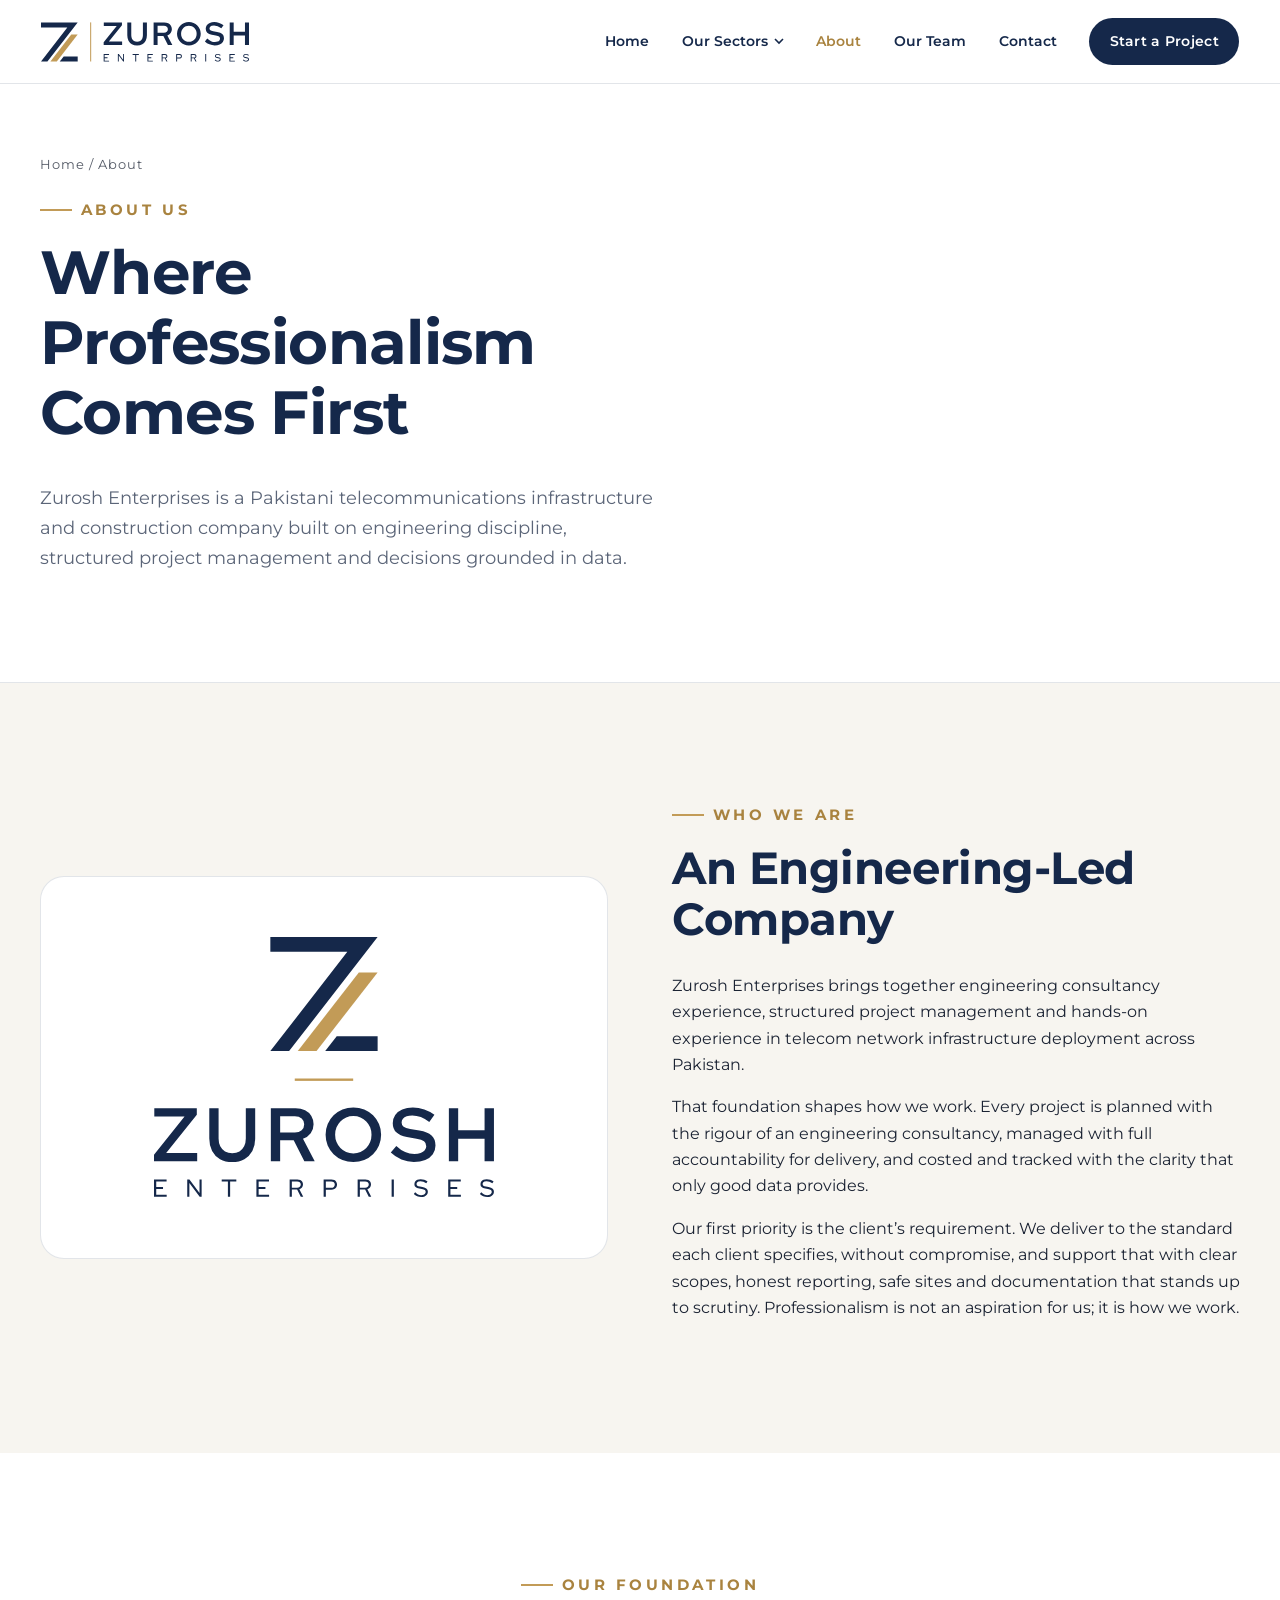
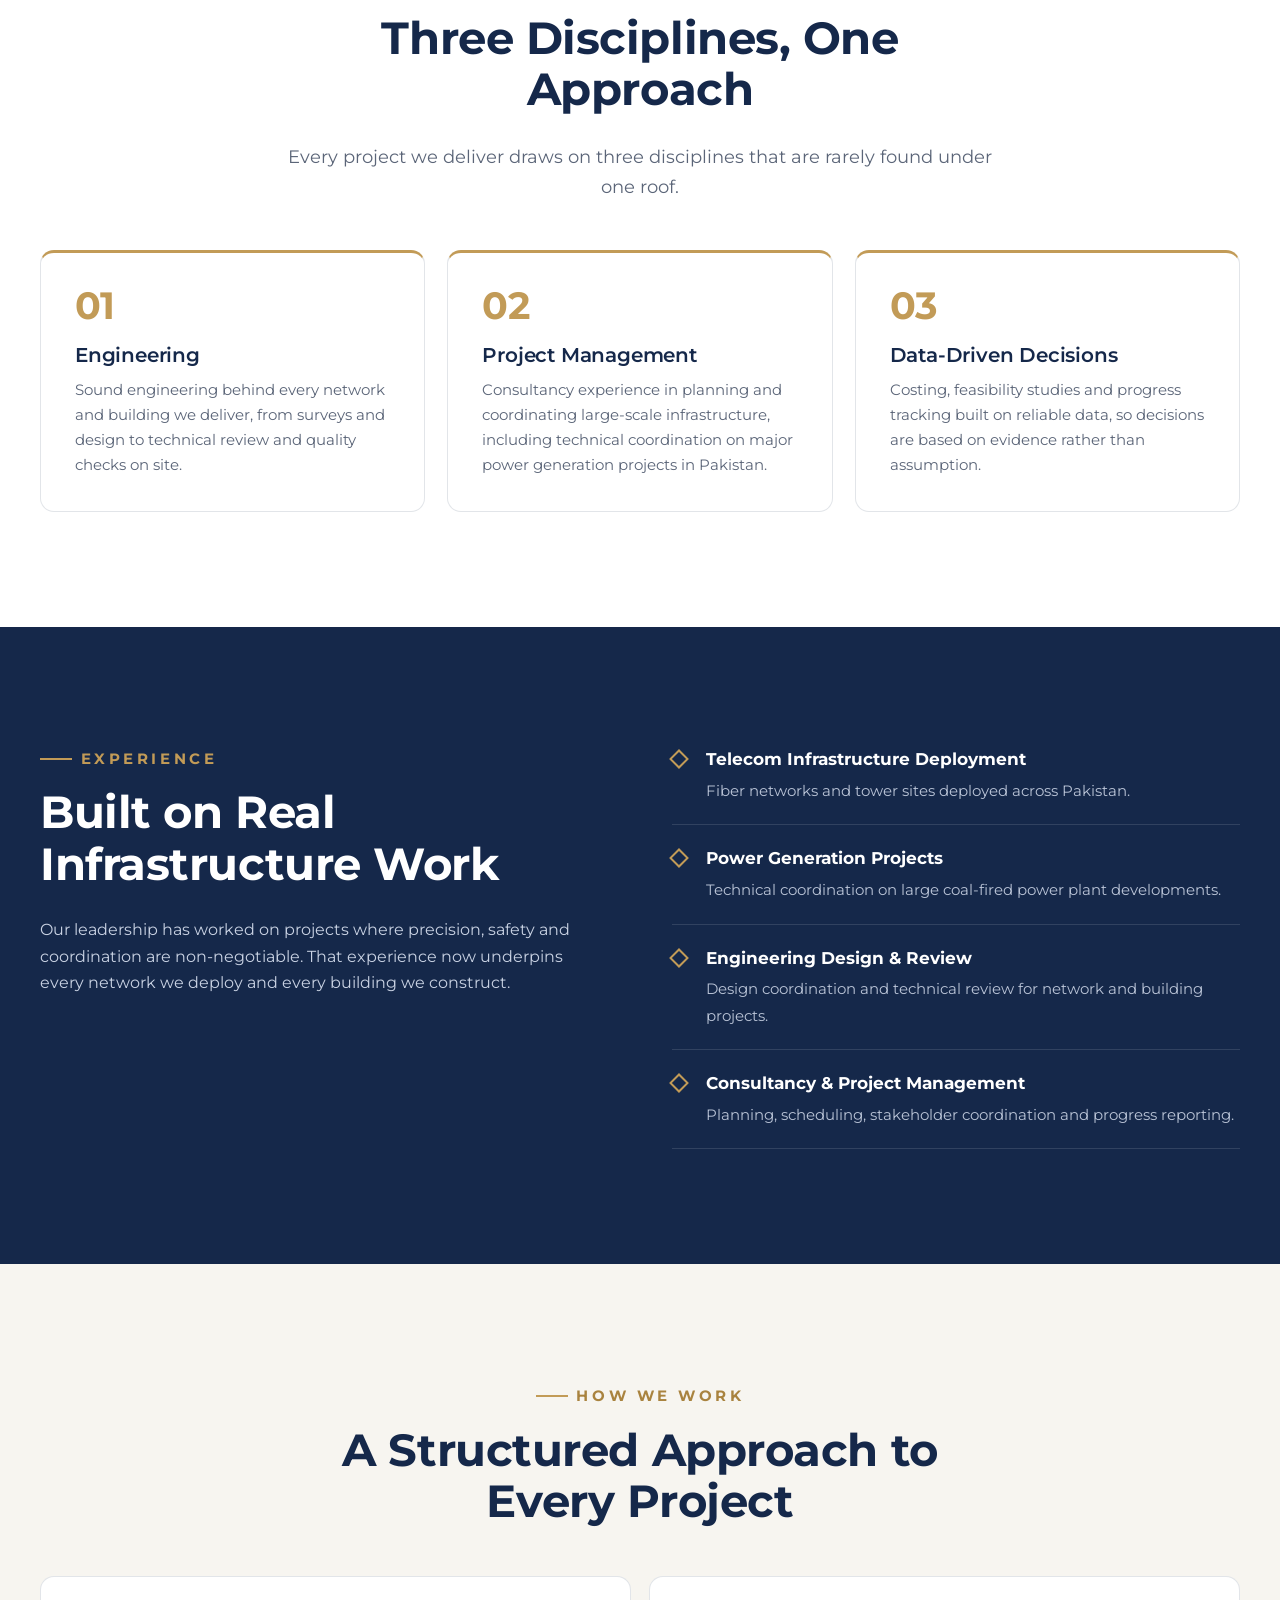
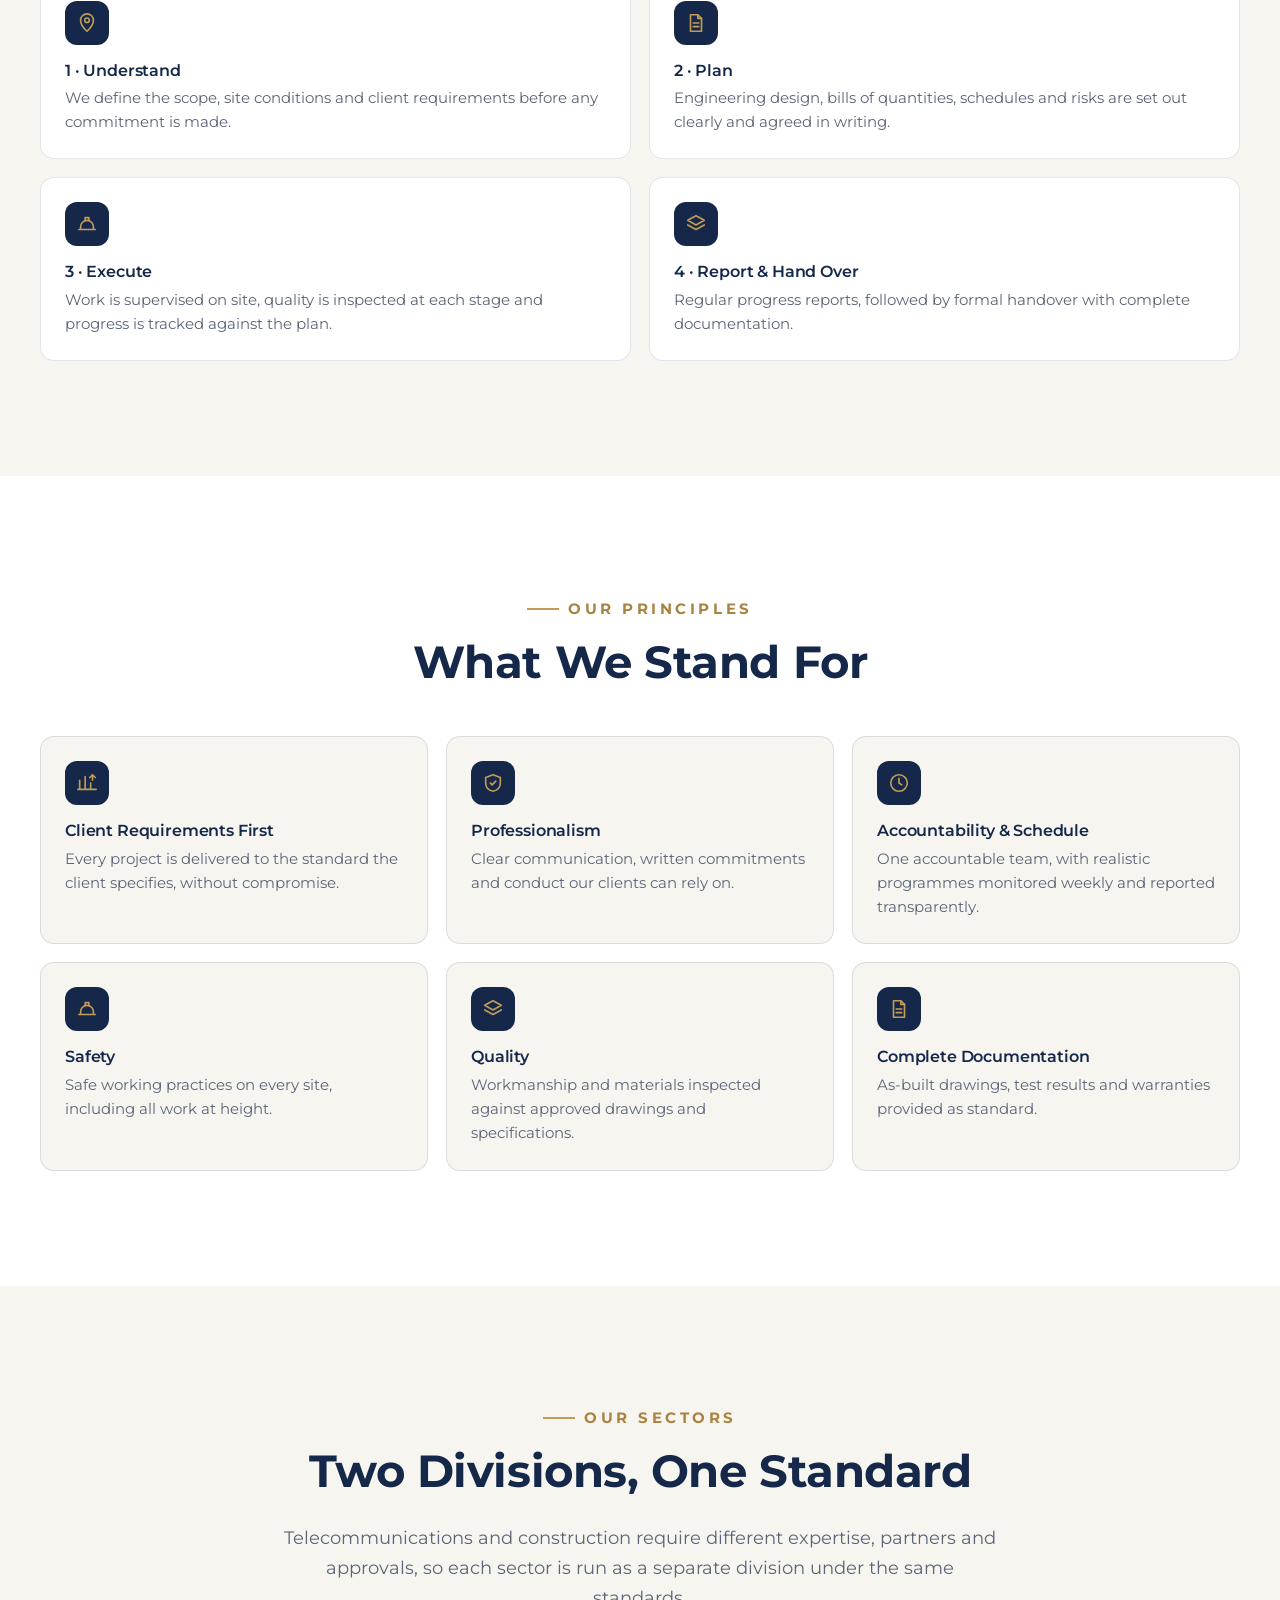
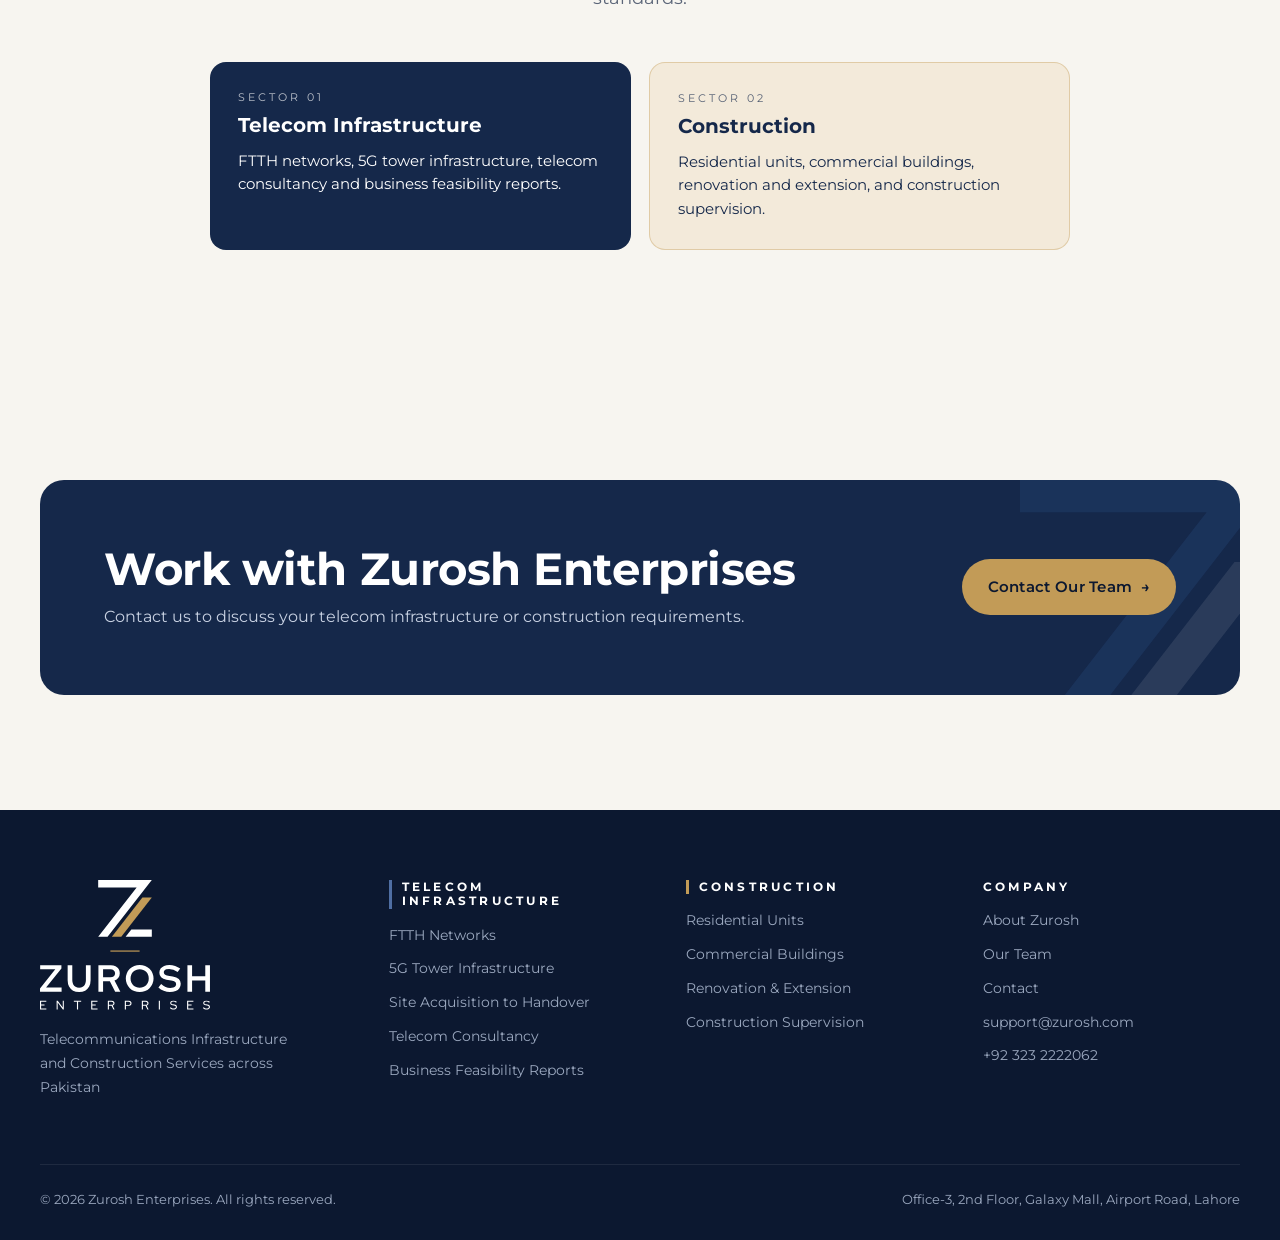
==== commit ac69bb6f: "About: engineering described in terms of our own services Removes geotechnical, hydrology, structura" ====
--- a/about.html
+++ b/about.html
@@ -99,7 +99,7 @@
         <article class="pillar reveal">
           <div class="pillar-num">01</div>
           <h3>Engineering</h3>
-          <p>Experience coordinating multidisciplinary engineering work across geotechnical, hydrological, structural and architectural design.</p>
+          <p>Sound engineering behind every network and building we deliver, from surveys and design to technical review and quality checks on site.</p>
         </article>
         <article class="pillar reveal">
           <div class="pillar-num">02</div>
@@ -125,7 +125,7 @@
       <ul class="exp-list reveal">
         <li><strong>Telecom Infrastructure Deployment</strong><span>Fiber networks and tower sites deployed across Pakistan.</span></li>
         <li><strong>Power Generation Projects</strong><span>Technical coordination on large coal-fired power plant developments.</span></li>
-        <li><strong>Multidisciplinary Engineering</strong><span>Geotechnical investigation, hydrology, structural and architectural design.</span></li>
+        <li><strong>Engineering Design &amp; Review</strong><span>Design coordination and technical review for network and building projects.</span></li>
         <li><strong>Consultancy &amp; Project Management</strong><span>Planning, scheduling, stakeholder coordination and progress reporting.</span></li>
       </ul>
     </div>
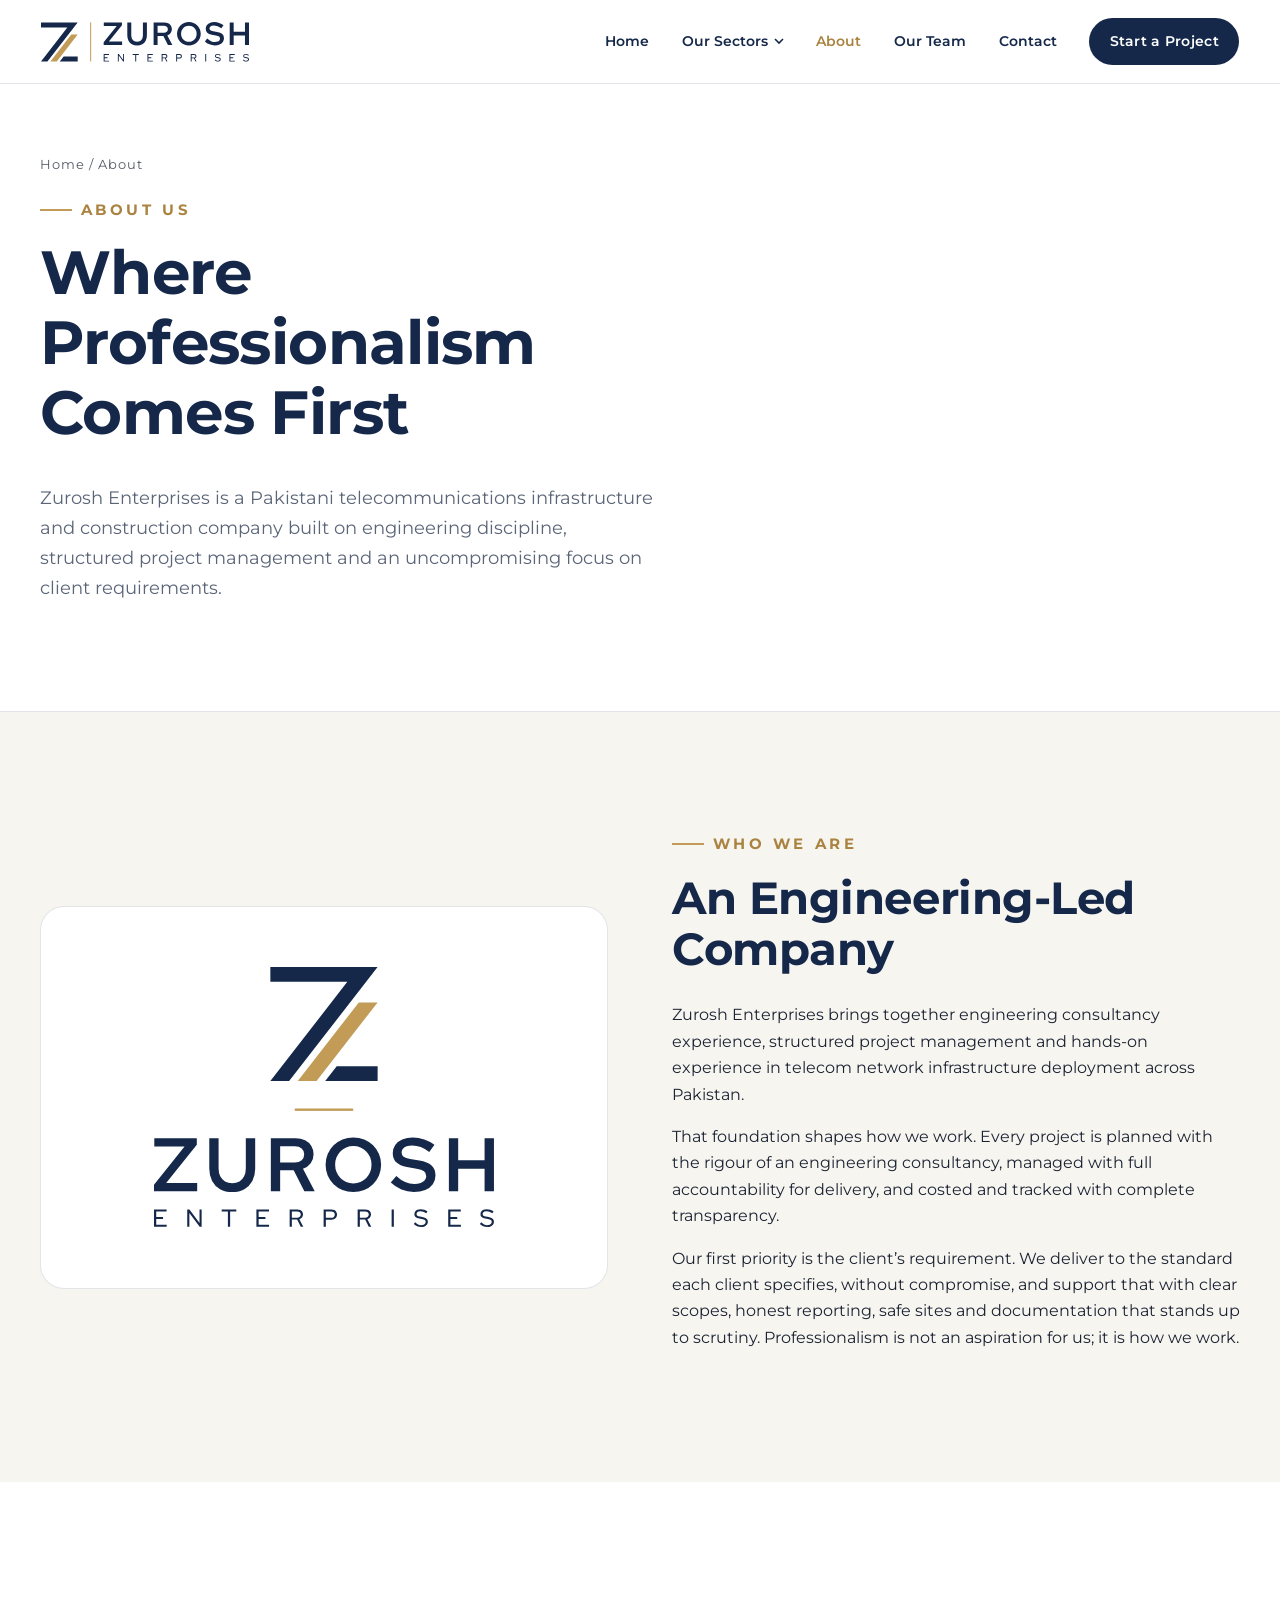
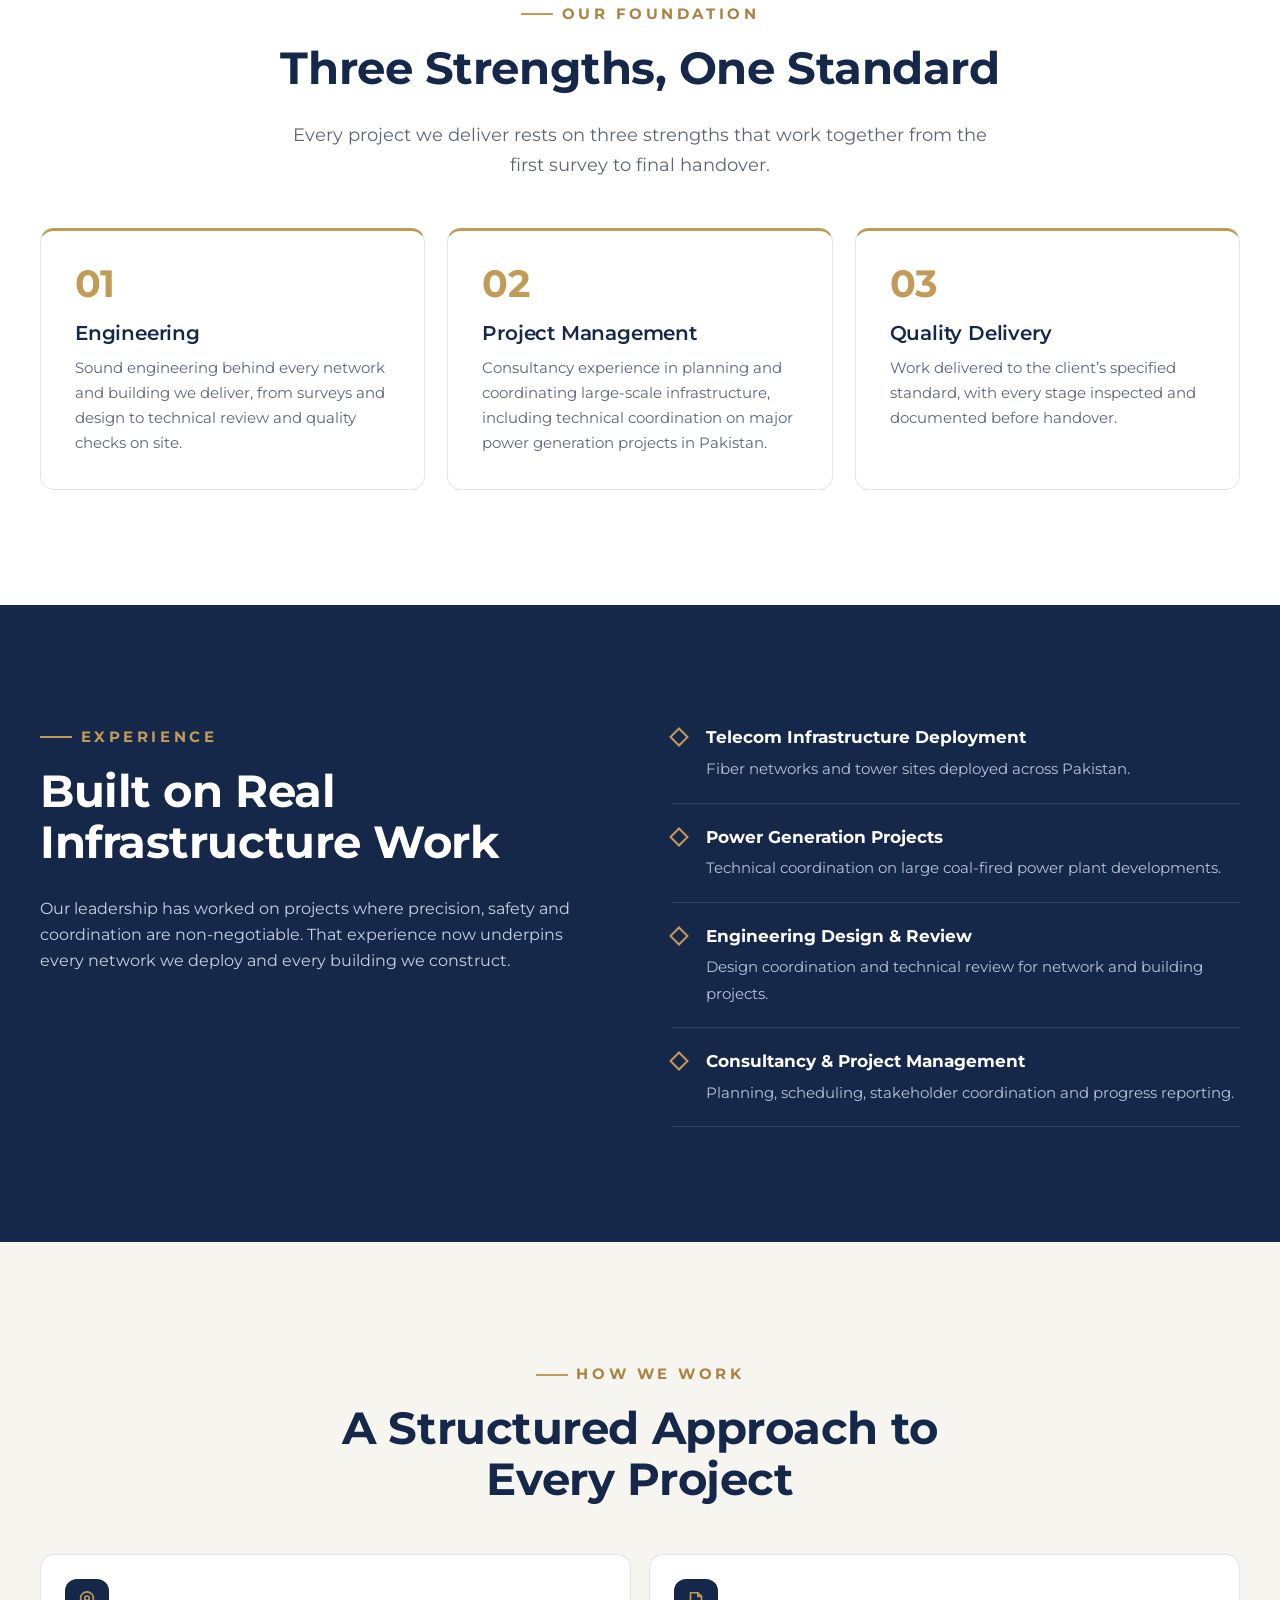
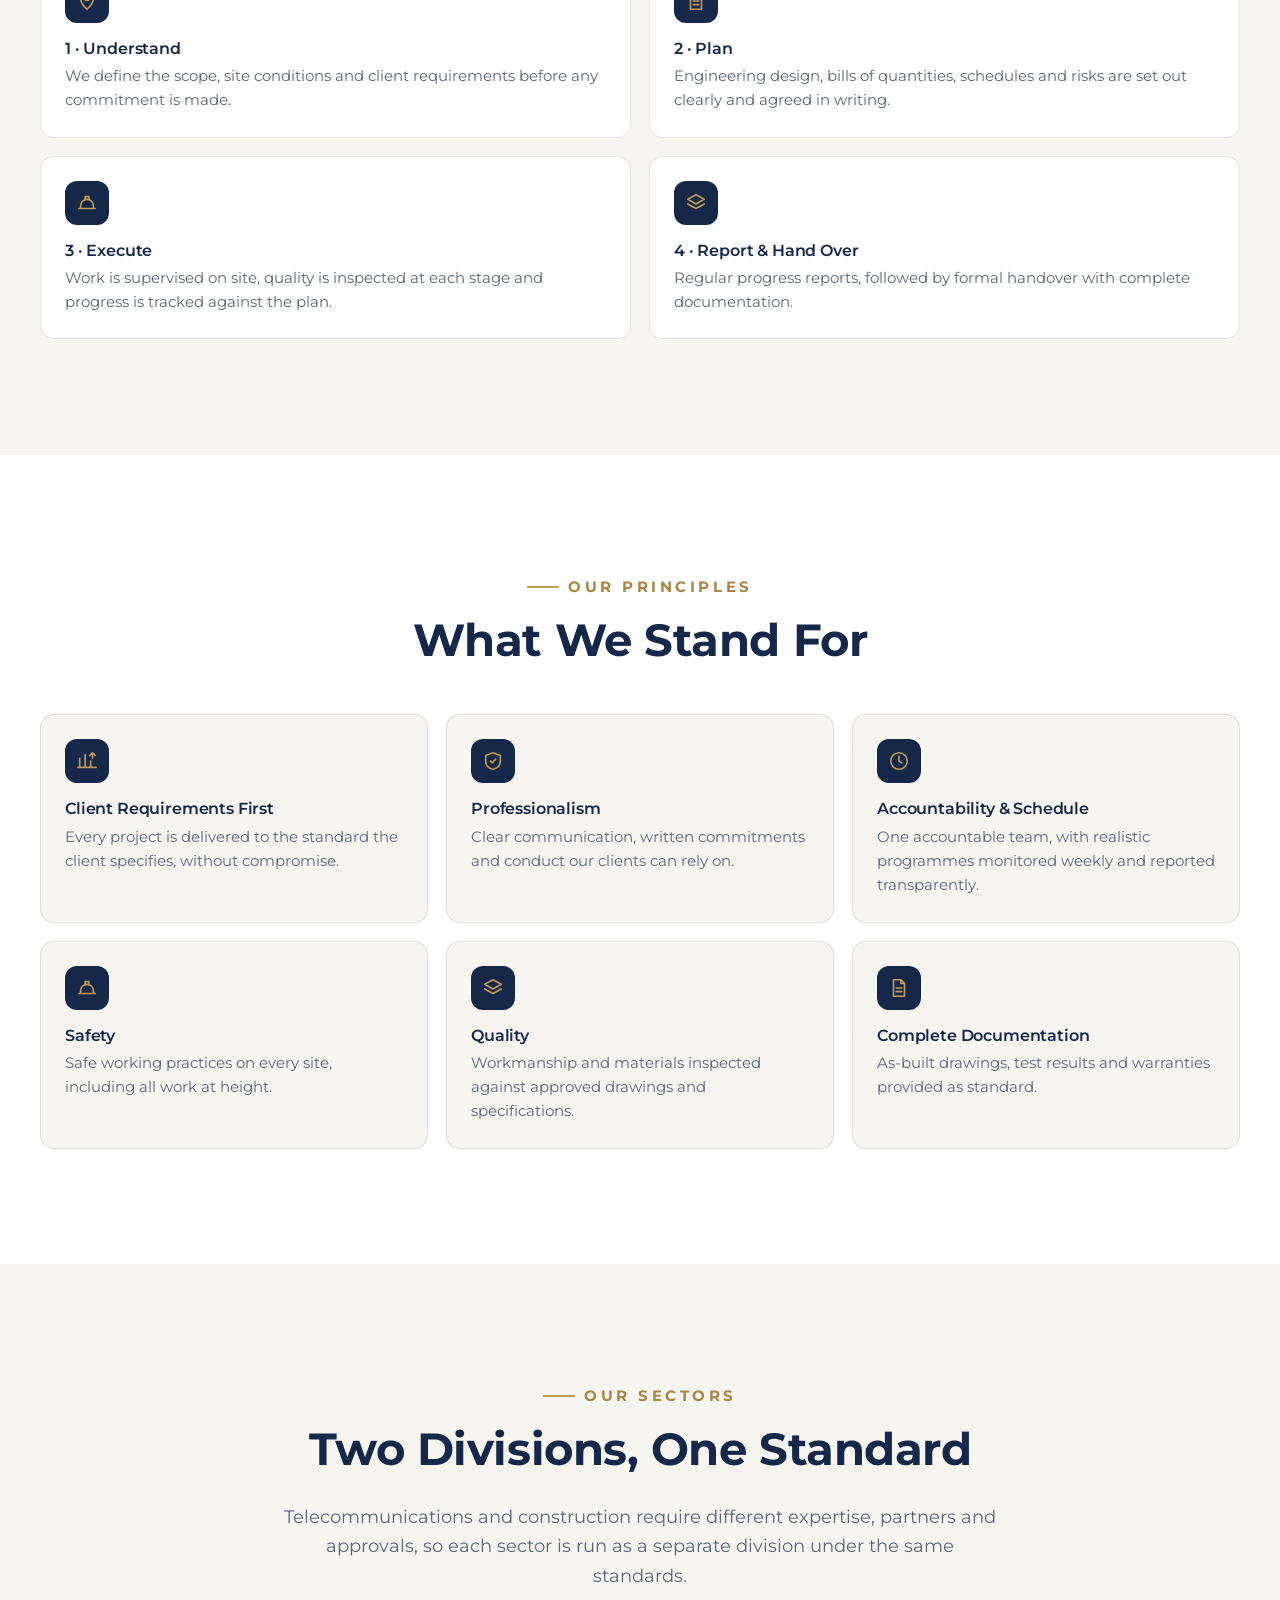
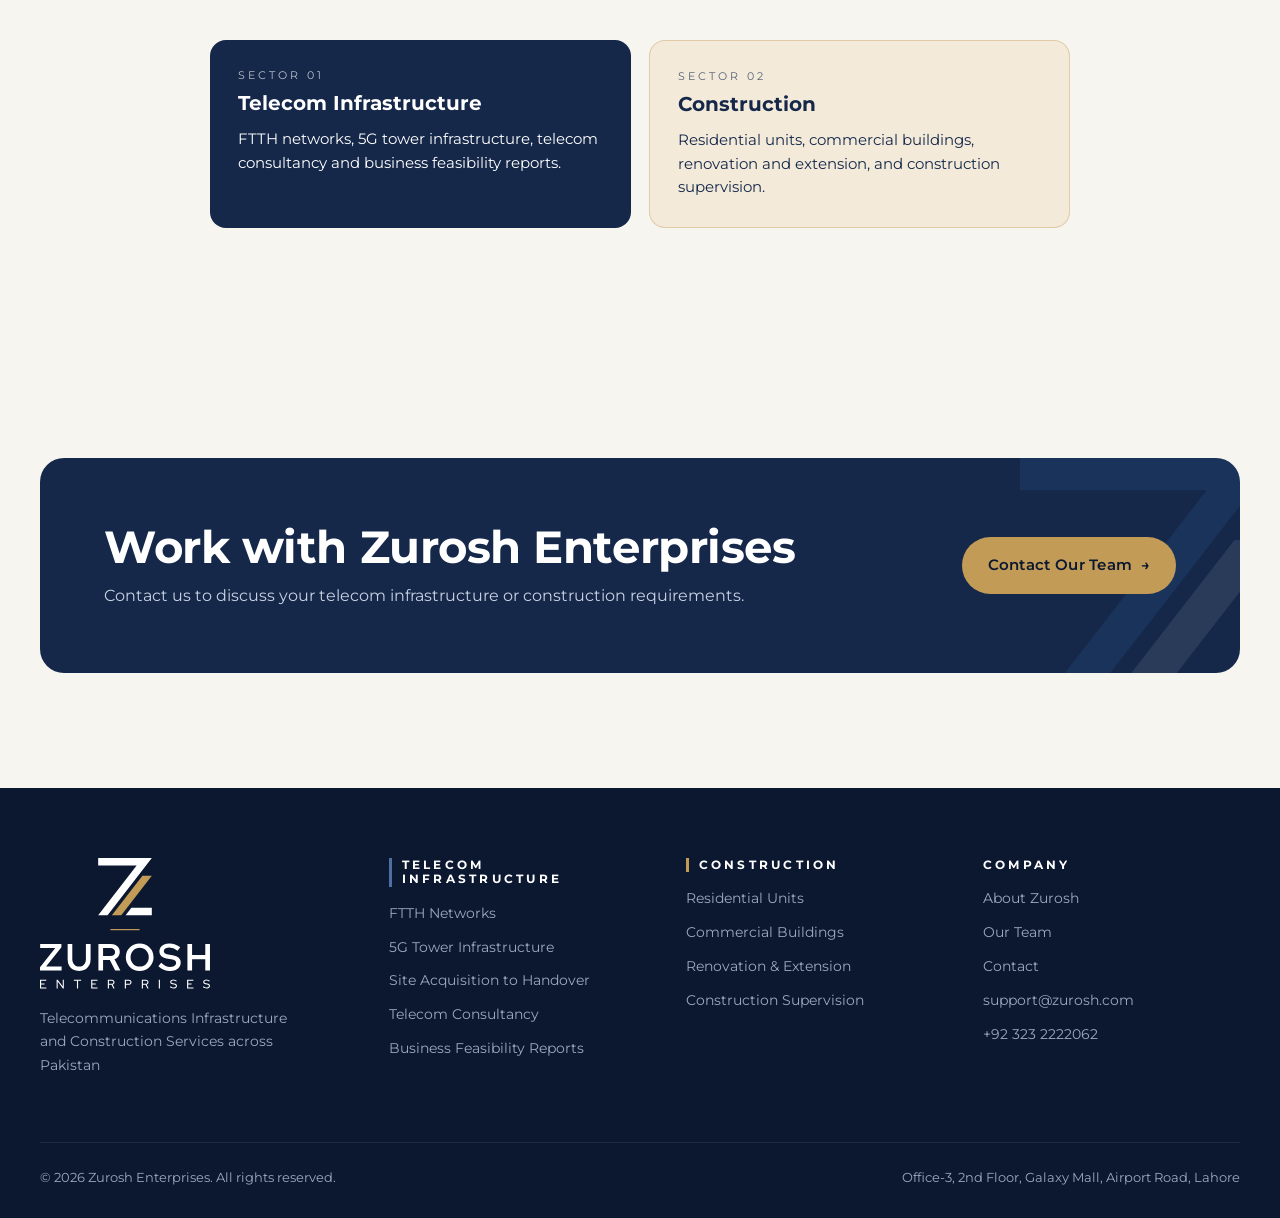
==== commit 1e0699ca: "About: Three Strengths pillars without data or unrelated fields The third pillar becomes Quality Del" ====
--- a/about.html
+++ b/about.html
@@ -68,7 +68,7 @@
         <div class="breadcrumb"><a href="index.html">Home</a> / About</div>
         <span class="eyebrow">About Us</span>
         <h1>Where Professionalism Comes First</h1>
-        <p class="lead">Zurosh Enterprises is a Pakistani telecommunications infrastructure and construction company built on engineering discipline, structured project management and decisions grounded in data.</p>
+        <p class="lead">Zurosh Enterprises is a Pakistani telecommunications infrastructure and construction company built on engineering discipline, structured project management and an uncompromising focus on client requirements.</p>
       </div>
     </div>
   </section>
@@ -82,7 +82,7 @@
         <span class="eyebrow">Who We Are</span>
         <h2>An Engineering-Led Company</h2>
         <p>Zurosh Enterprises brings together engineering consultancy experience, structured project management and hands-on experience in telecom network infrastructure deployment across Pakistan.</p>
-        <p>That foundation shapes how we work. Every project is planned with the rigour of an engineering consultancy, managed with full accountability for delivery, and costed and tracked with the clarity that only good data provides.</p>
+        <p>That foundation shapes how we work. Every project is planned with the rigour of an engineering consultancy, managed with full accountability for delivery, and costed and tracked with complete transparency.</p>
         <p>Our first priority is the client’s requirement. We deliver to the standard each client specifies, without compromise, and support that with clear scopes, honest reporting, safe sites and documentation that stands up to scrutiny. Professionalism is not an aspiration for us; it is how we work.</p>
       </div>
     </div>
@@ -92,8 +92,8 @@
     <div class="container">
       <div class="section-head center reveal">
         <span class="eyebrow">Our Foundation</span>
-        <h2>Three Disciplines, One Approach</h2>
-        <p class="lead" style="margin-inline:auto">Every project we deliver draws on three disciplines that are rarely found under one roof.</p>
+        <h2>Three Strengths, One Standard</h2>
+        <p class="lead" style="margin-inline:auto">Every project we deliver rests on three strengths that work together from the first survey to final handover.</p>
       </div>
       <div class="pillars">
         <article class="pillar reveal">
@@ -108,8 +108,8 @@
         </article>
         <article class="pillar reveal">
           <div class="pillar-num">03</div>
-          <h3>Data-Driven Decisions</h3>
-          <p>Costing, feasibility studies and progress tracking built on reliable data, so decisions are based on evidence rather than assumption.</p>
+          <h3>Quality Delivery</h3>
+          <p>Work delivered to the client’s specified standard, with every stage inspected and documented before handover.</p>
         </article>
       </div>
     </div>
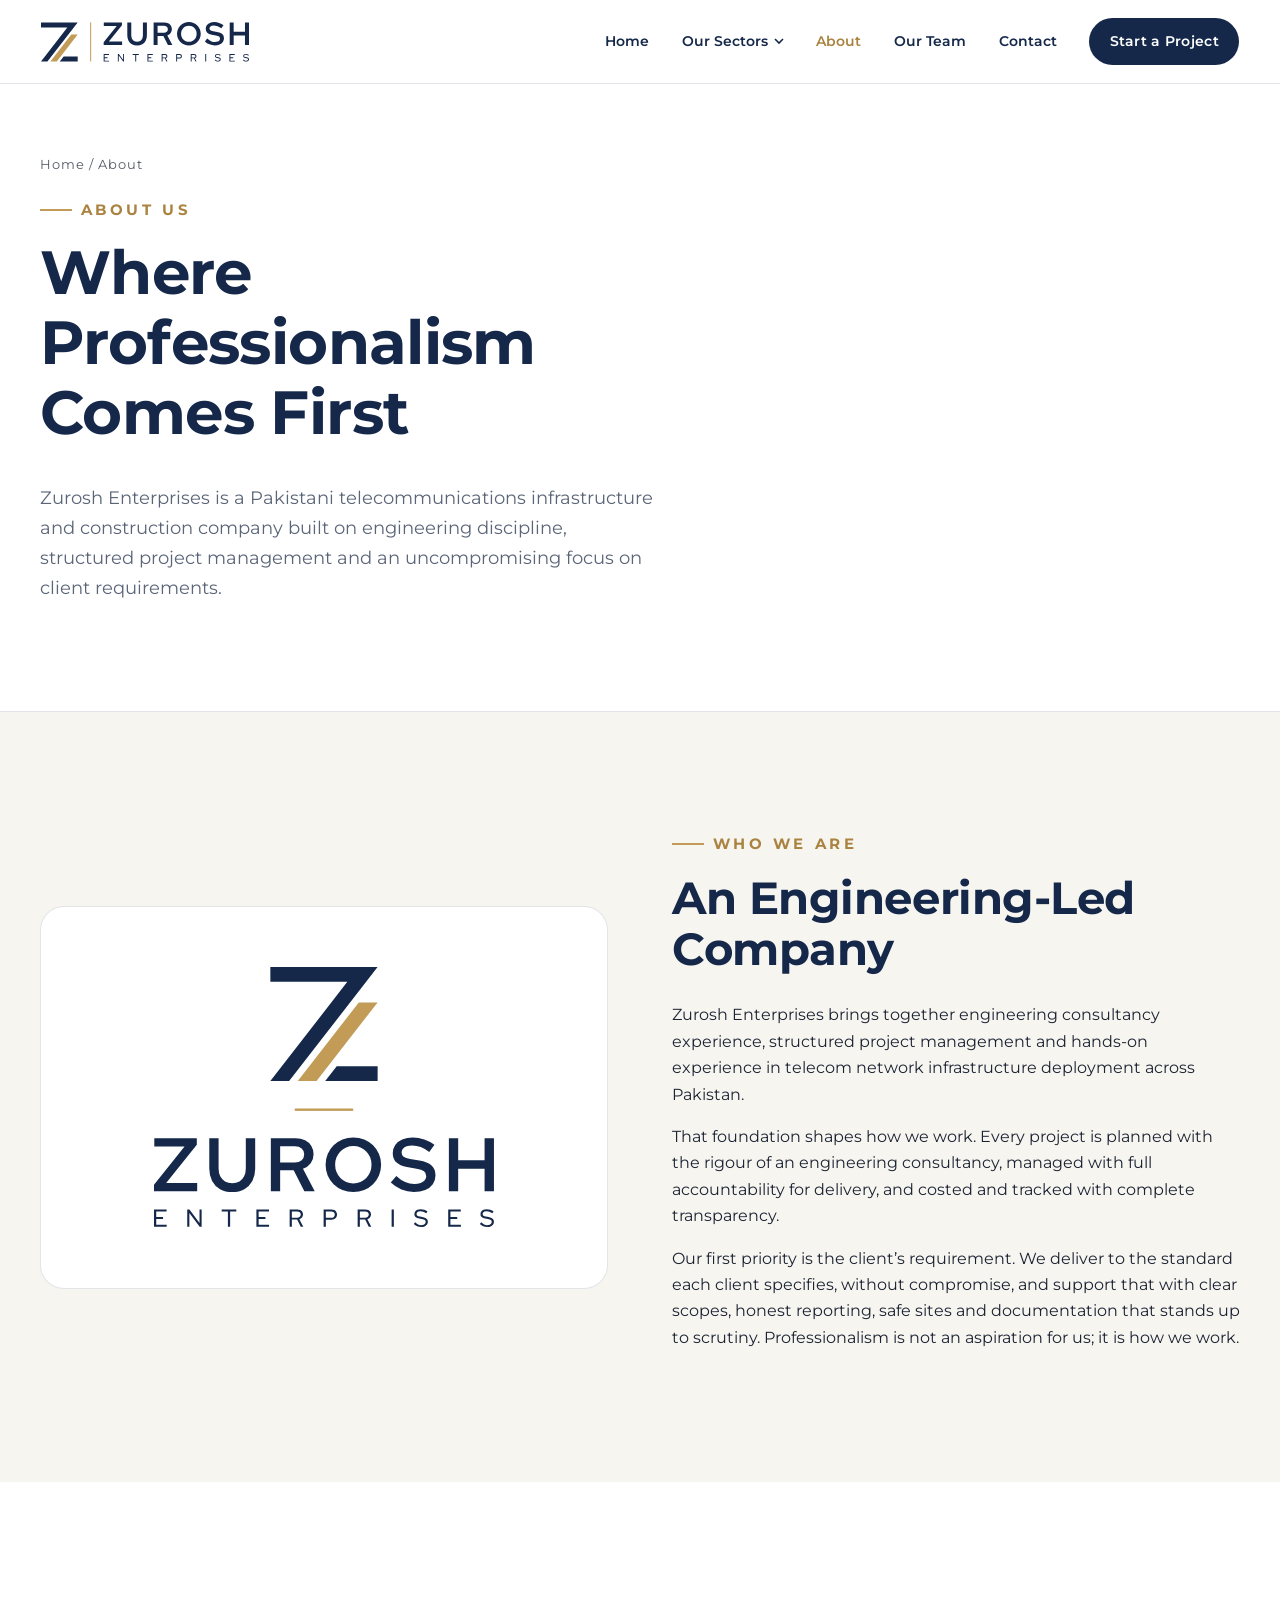
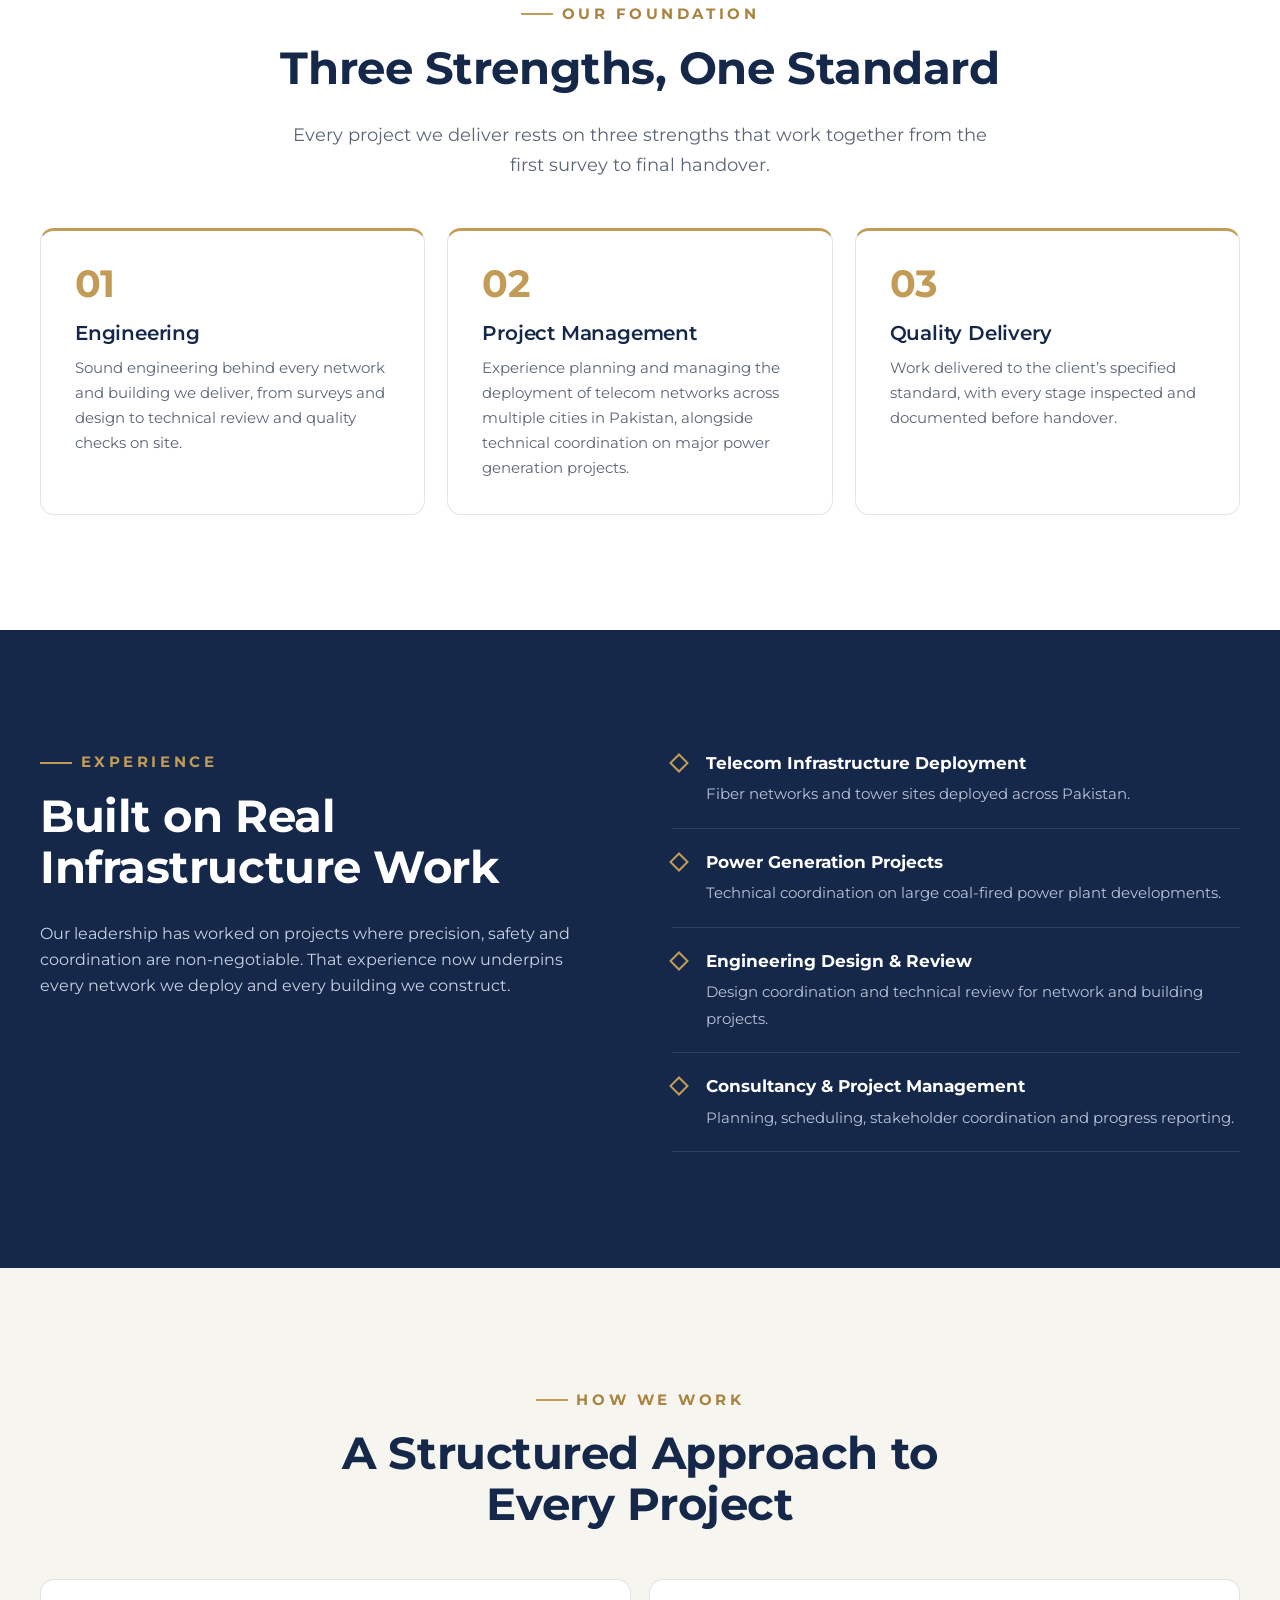
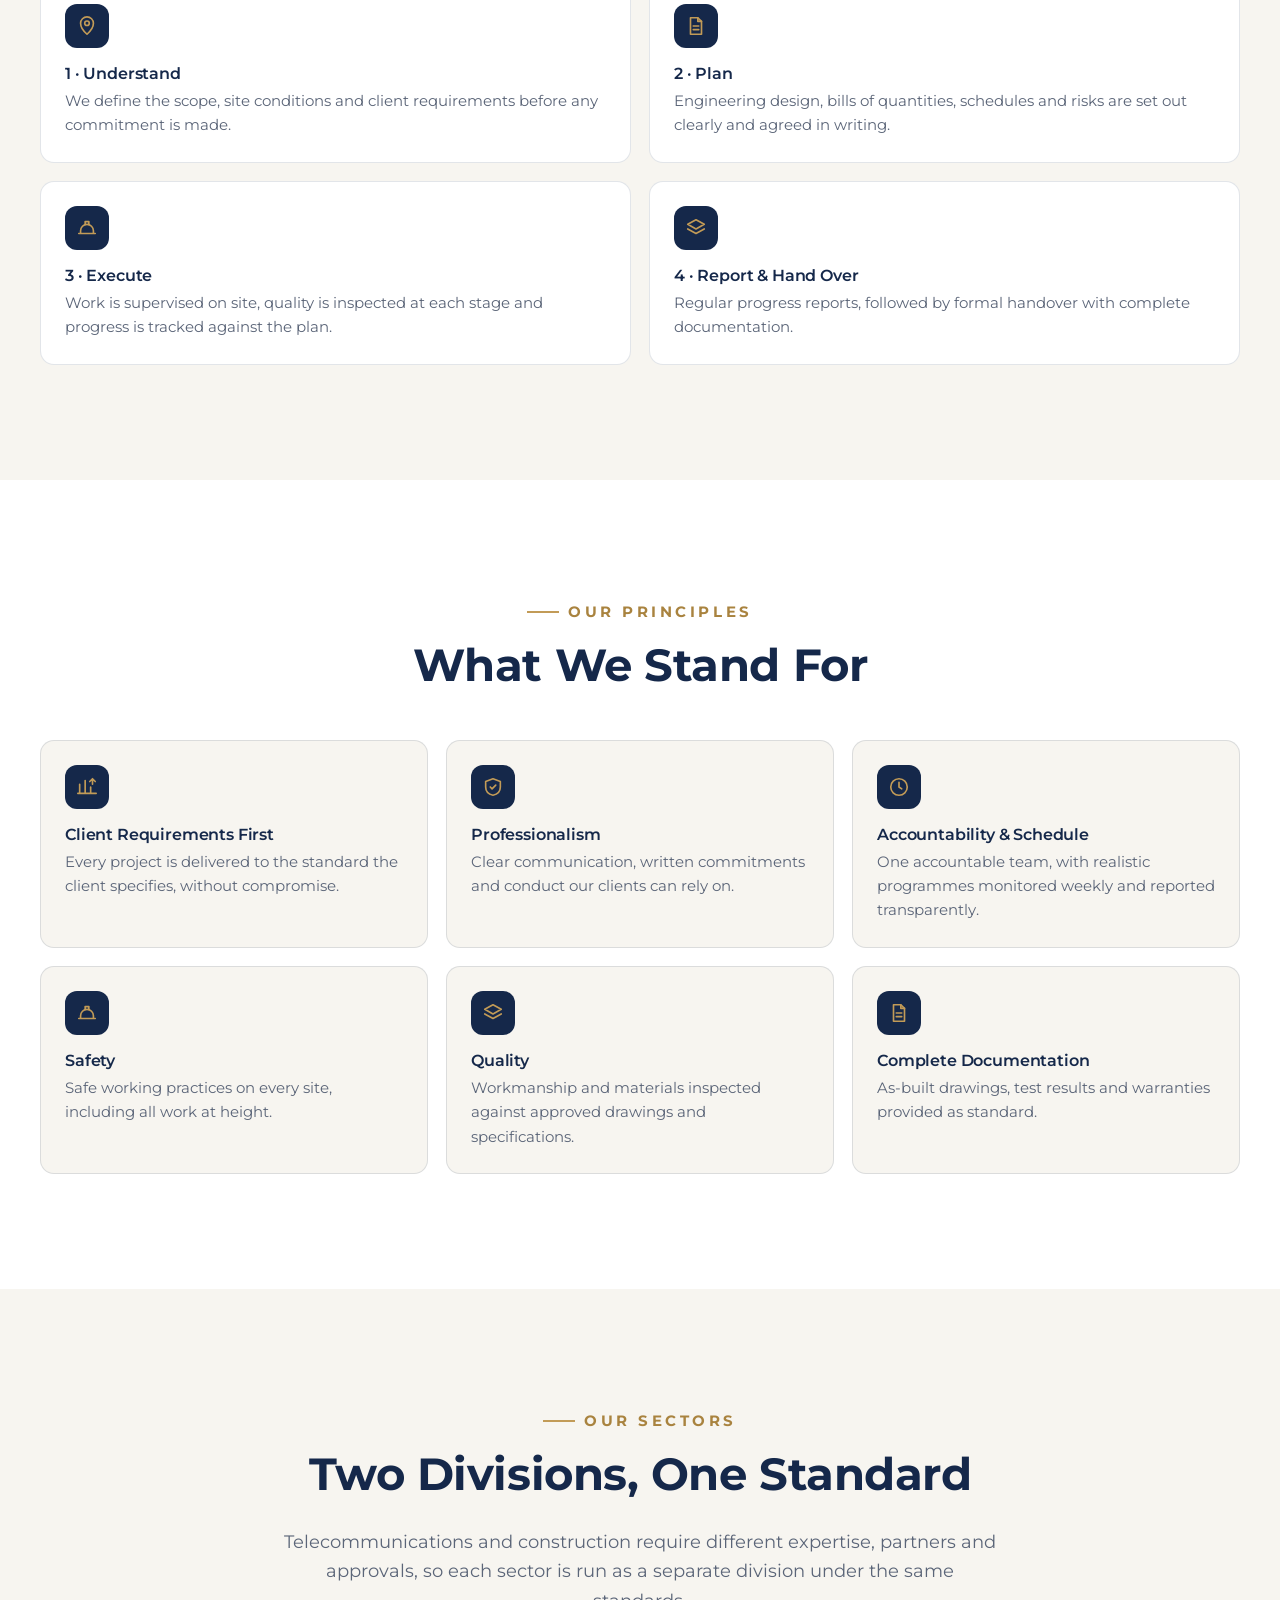
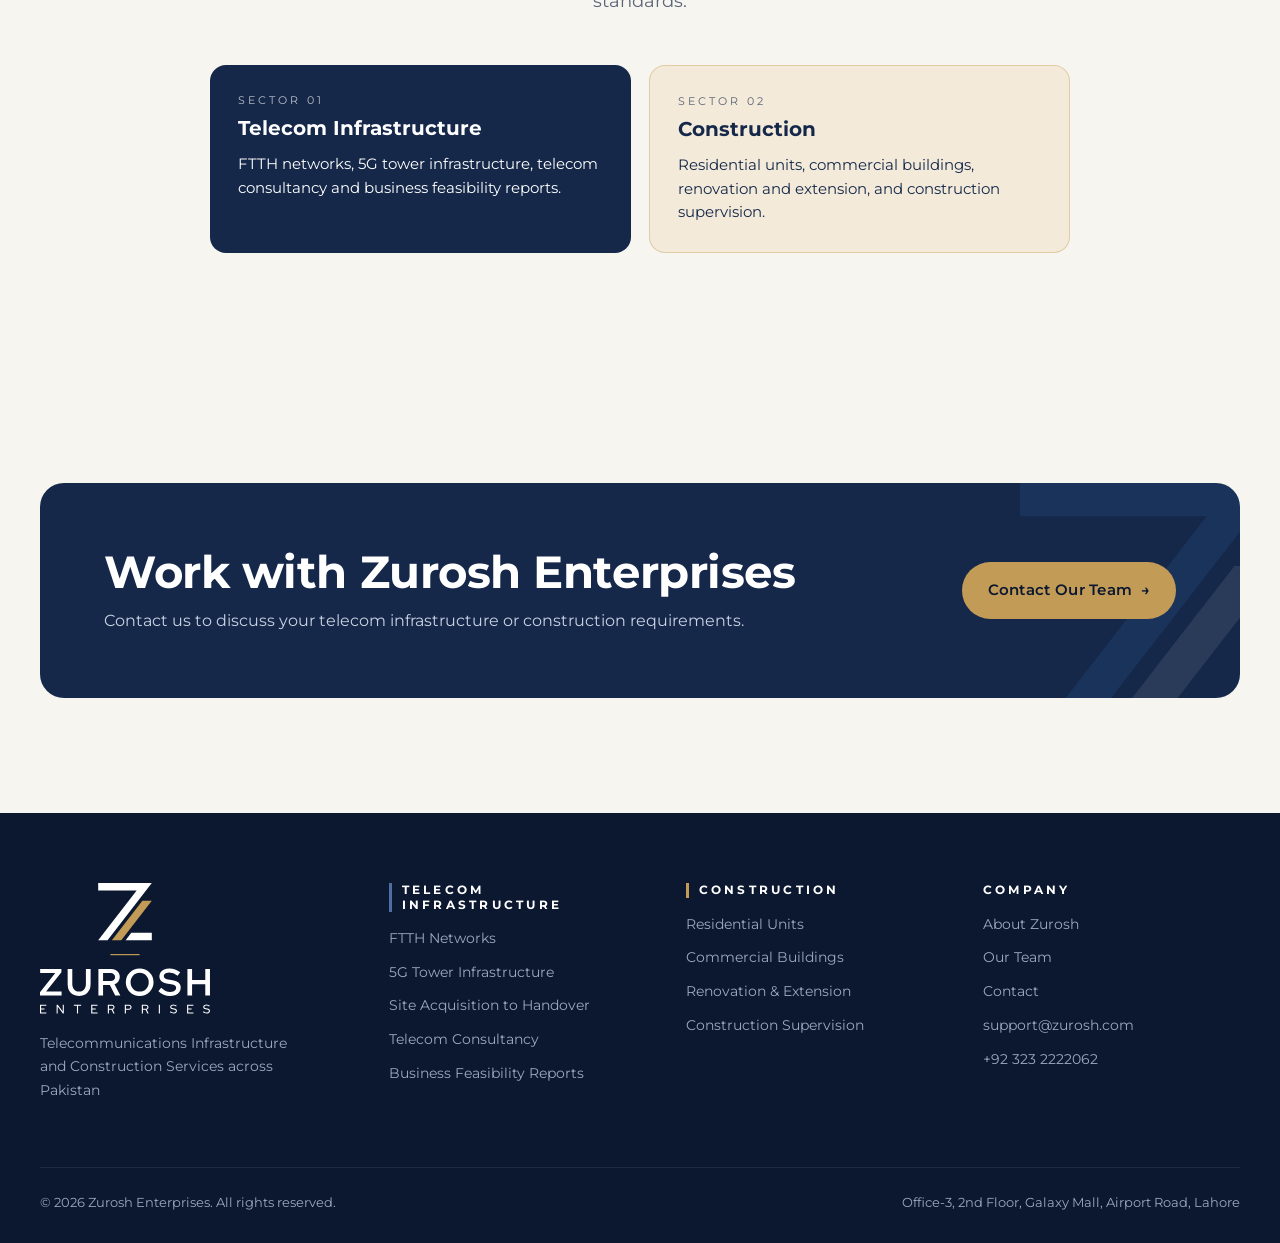
==== commit a46d888c: "About: project management pillar includes multi-city telecom deployment Co-Authored-By: Claude Opus " ====
--- a/about.html
+++ b/about.html
@@ -104,7 +104,7 @@
         <article class="pillar reveal">
           <div class="pillar-num">02</div>
           <h3>Project Management</h3>
-          <p>Consultancy experience in planning and coordinating large-scale infrastructure, including technical coordination on major power generation projects in Pakistan.</p>
+          <p>Experience planning and managing the deployment of telecom networks across multiple cities in Pakistan, alongside technical coordination on major power generation projects.</p>
         </article>
         <article class="pillar reveal">
           <div class="pillar-num">03</div>
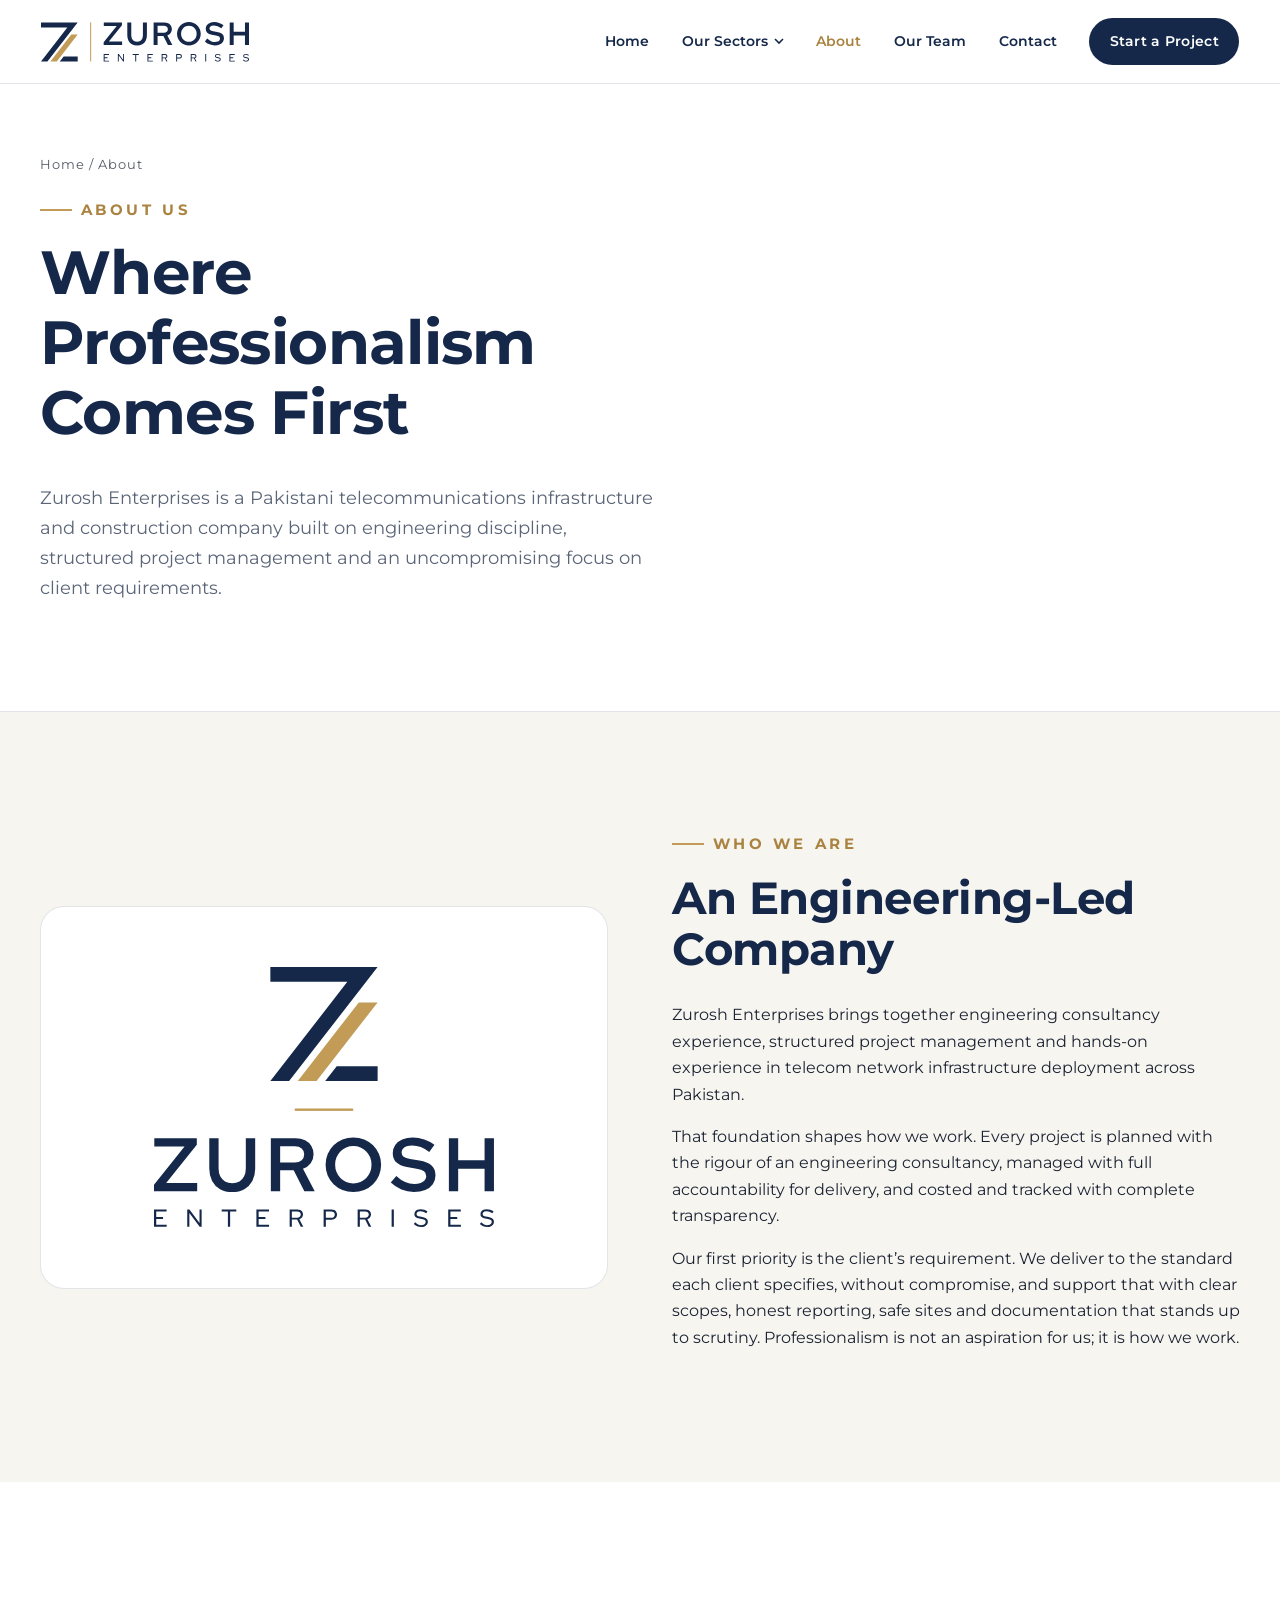
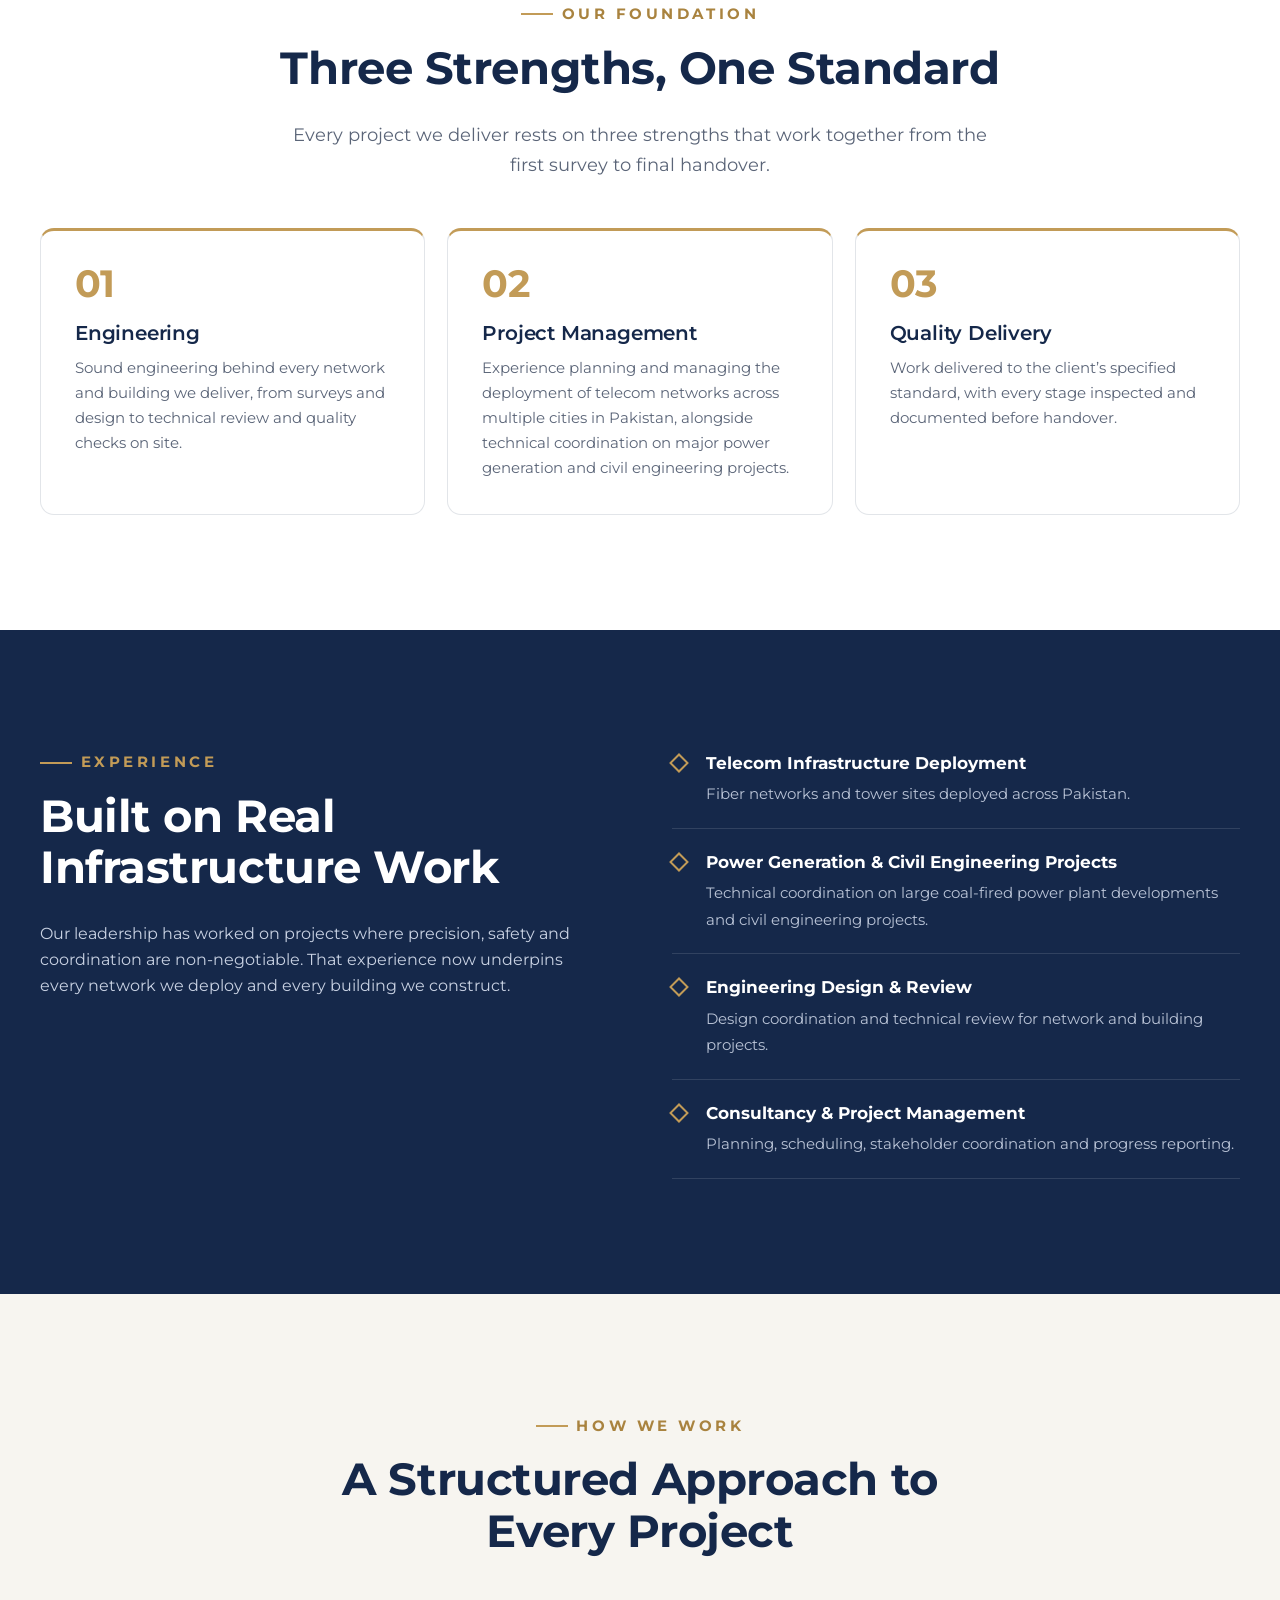
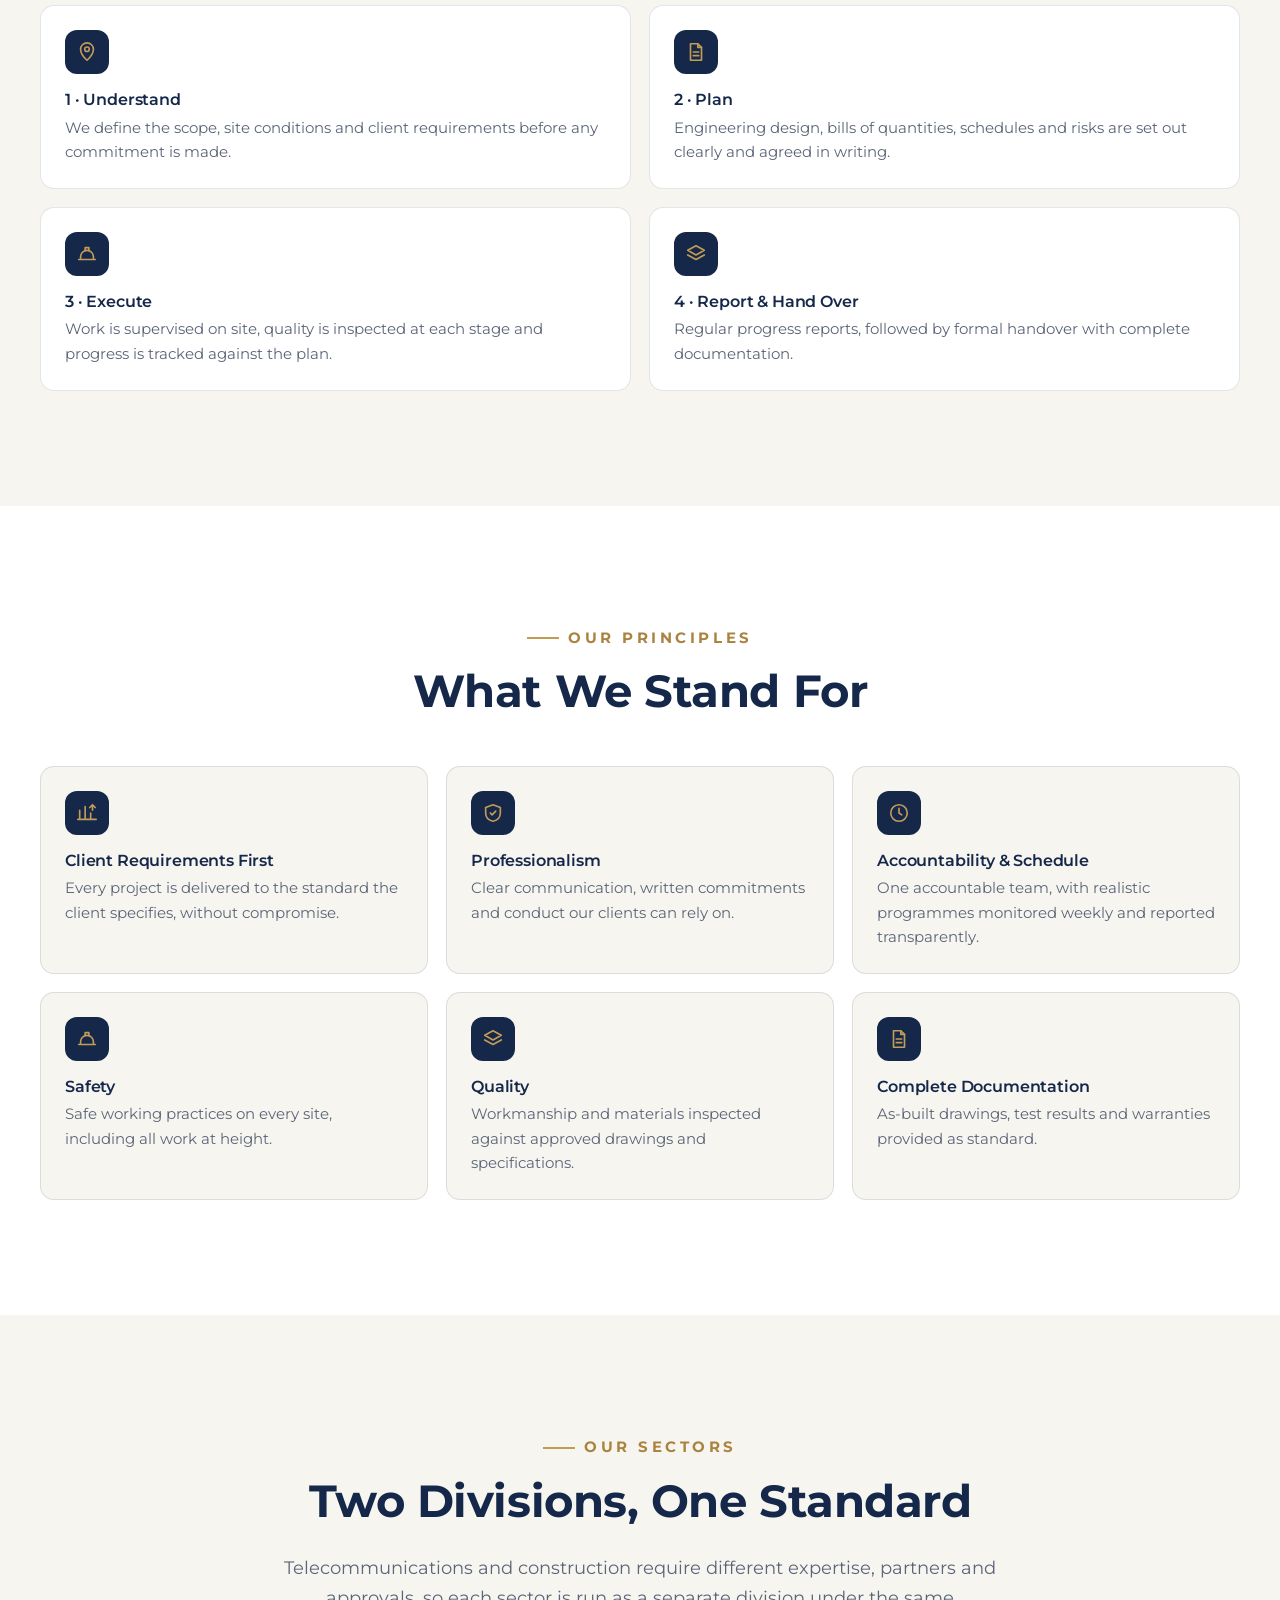
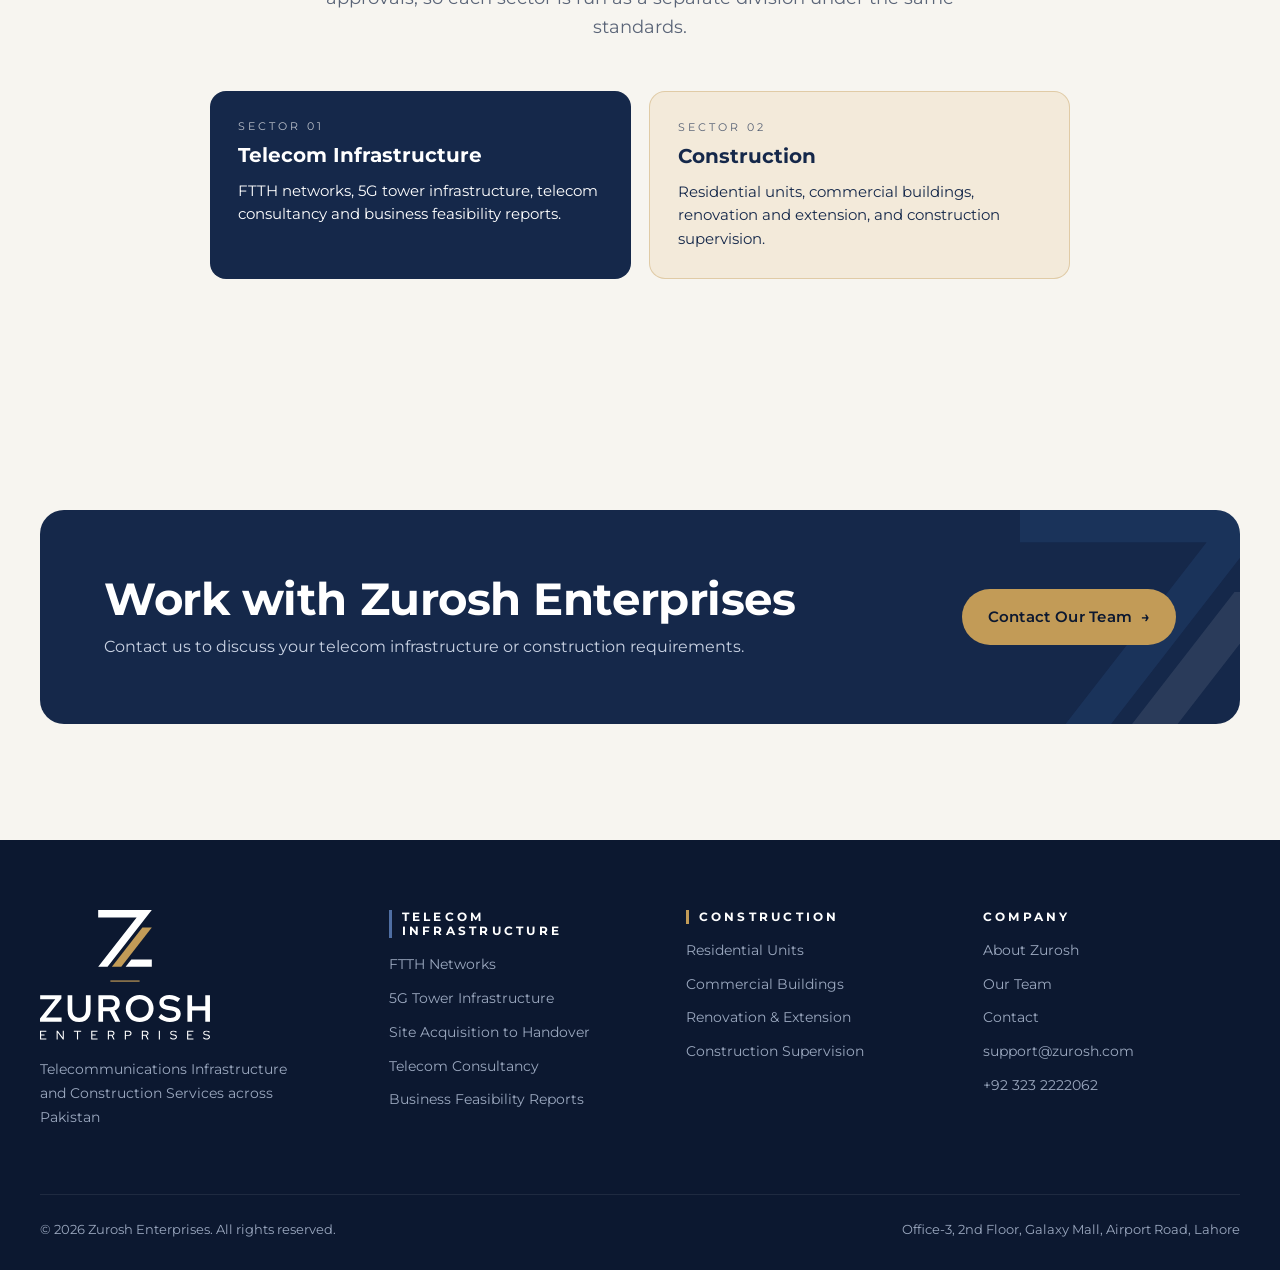
==== commit 838669ed: "About and Team: technical coordination includes civil engineering projects Co-Authored-By: Claude Op" ====
--- a/about.html
+++ b/about.html
@@ -104,7 +104,7 @@
         <article class="pillar reveal">
           <div class="pillar-num">02</div>
           <h3>Project Management</h3>
-          <p>Experience planning and managing the deployment of telecom networks across multiple cities in Pakistan, alongside technical coordination on major power generation projects.</p>
+          <p>Experience planning and managing the deployment of telecom networks across multiple cities in Pakistan, alongside technical coordination on major power generation and civil engineering projects.</p>
         </article>
         <article class="pillar reveal">
           <div class="pillar-num">03</div>
@@ -124,7 +124,7 @@
       </div>
       <ul class="exp-list reveal">
         <li><strong>Telecom Infrastructure Deployment</strong><span>Fiber networks and tower sites deployed across Pakistan.</span></li>
-        <li><strong>Power Generation Projects</strong><span>Technical coordination on large coal-fired power plant developments.</span></li>
+        <li><strong>Power Generation &amp; Civil Engineering Projects</strong><span>Technical coordination on large coal-fired power plant developments and civil engineering projects.</span></li>
         <li><strong>Engineering Design &amp; Review</strong><span>Design coordination and technical review for network and building projects.</span></li>
         <li><strong>Consultancy &amp; Project Management</strong><span>Planning, scheduling, stakeholder coordination and progress reporting.</span></li>
       </ul>
--- a/assets/css/style.css
+++ b/assets/css/style.css
@@ -648,9 +648,9 @@
 }
 
 /* a single leader: photo beside the details */
-.lead-grid:has(> .member:only-child) { grid-template-columns: 1fr; max-width: 820px; }
+.lead-grid:has(> .member:only-child) { grid-template-columns: 1fr; max-width: 980px; }
 .lead-grid > .member:only-child { flex-direction: row; }
-.lead-grid > .member:only-child .member-photo { flex: 0 0 44%; aspect-ratio: 4 / 5; }
+.lead-grid > .member:only-child .member-photo { flex: 0 0 40%; aspect-ratio: 4 / 5; }
 .lead-grid > .member:only-child .member-body { padding: clamp(24px, 4vw, 44px); display: flex; flex-direction: column; justify-content: center; }
 .lead-grid > .member:only-child h3 { font-size: clamp(1.5rem, 2.6vw, 2rem); }
 .lead-grid > .member:only-child .member-role { font-size: .8rem; }
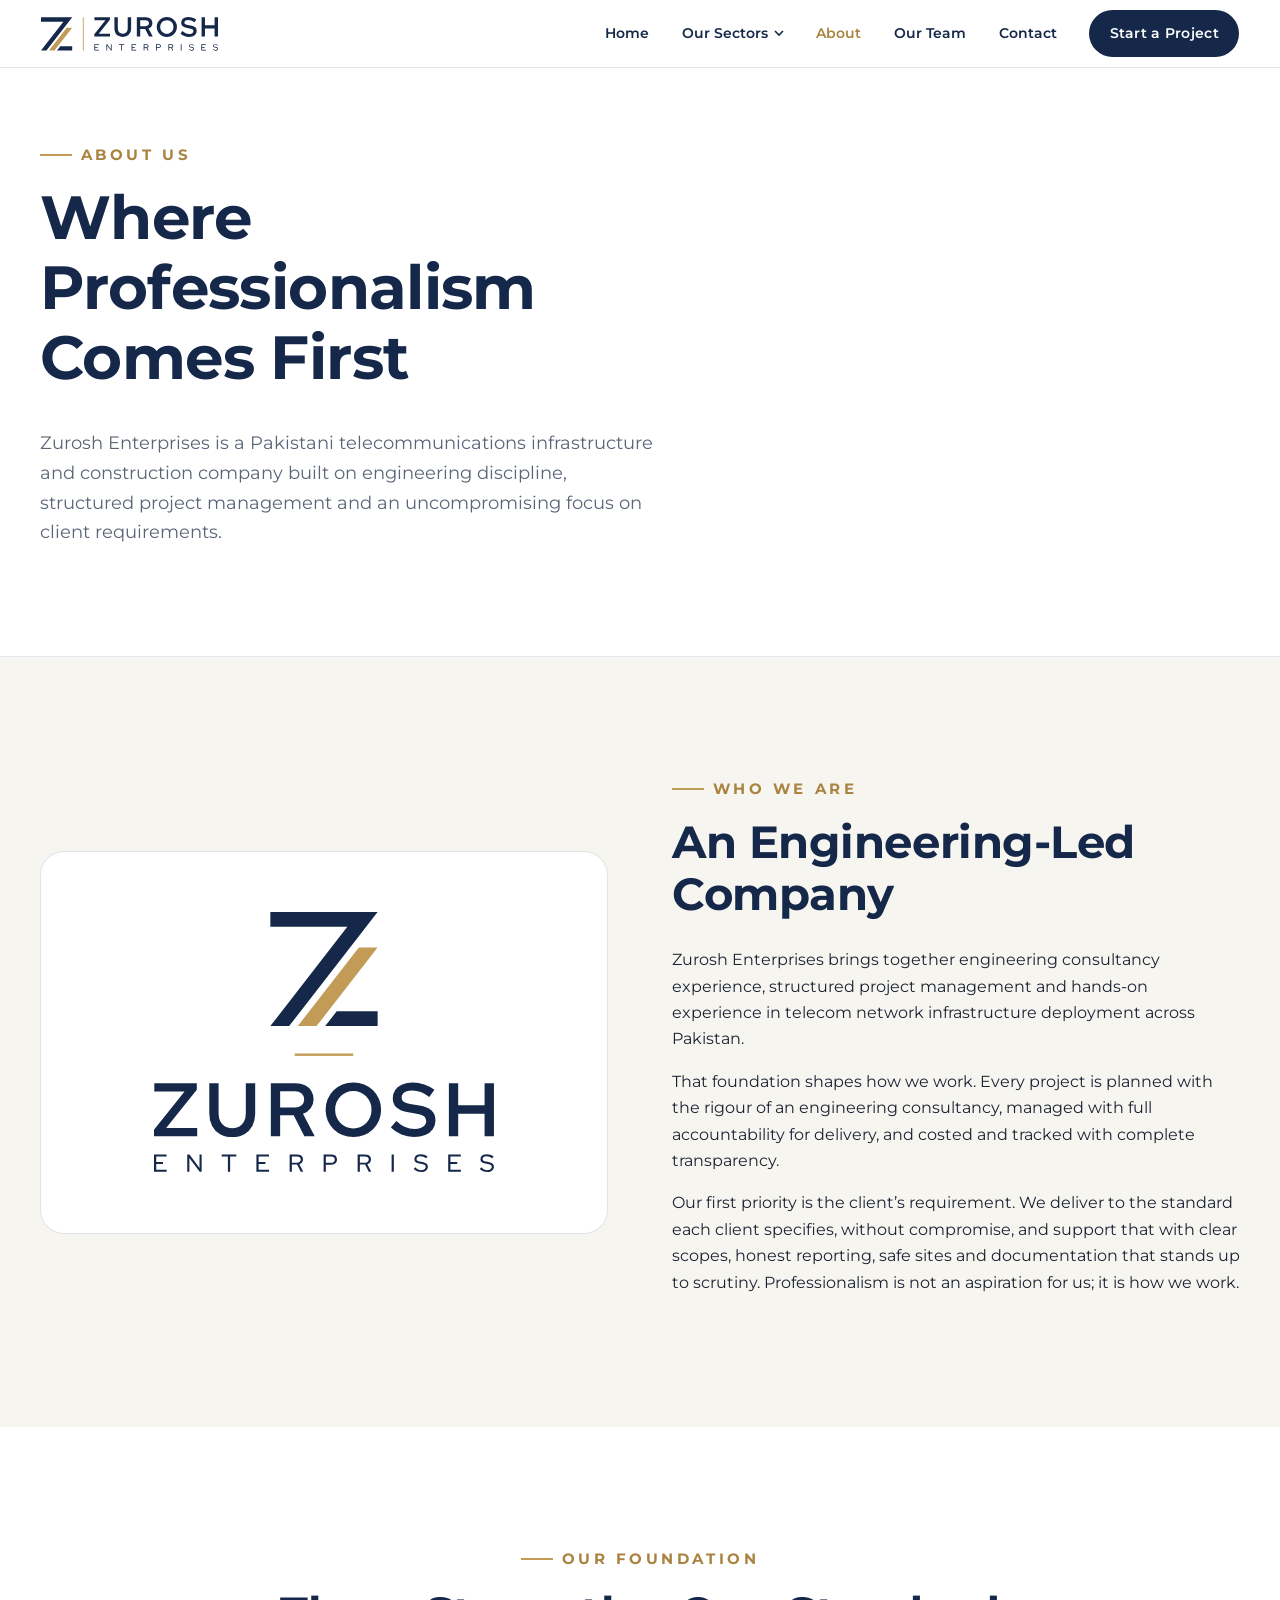
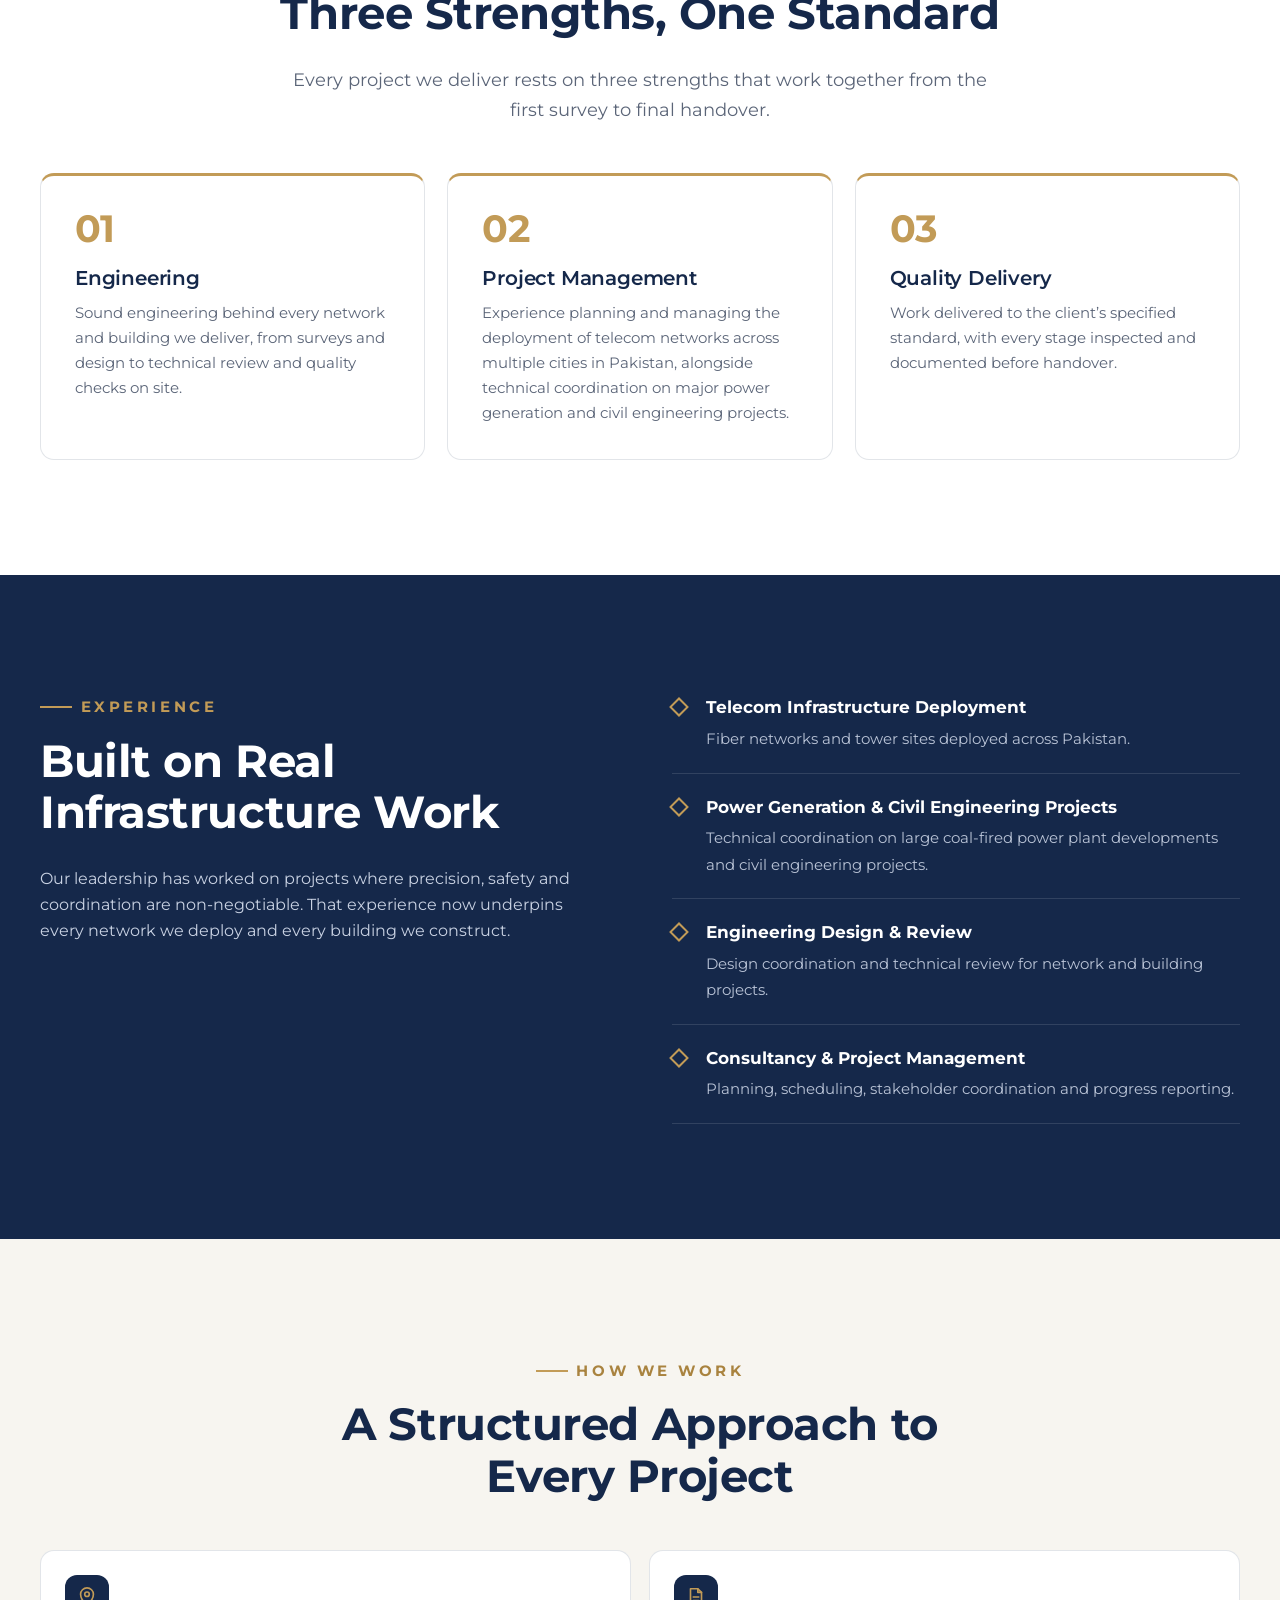
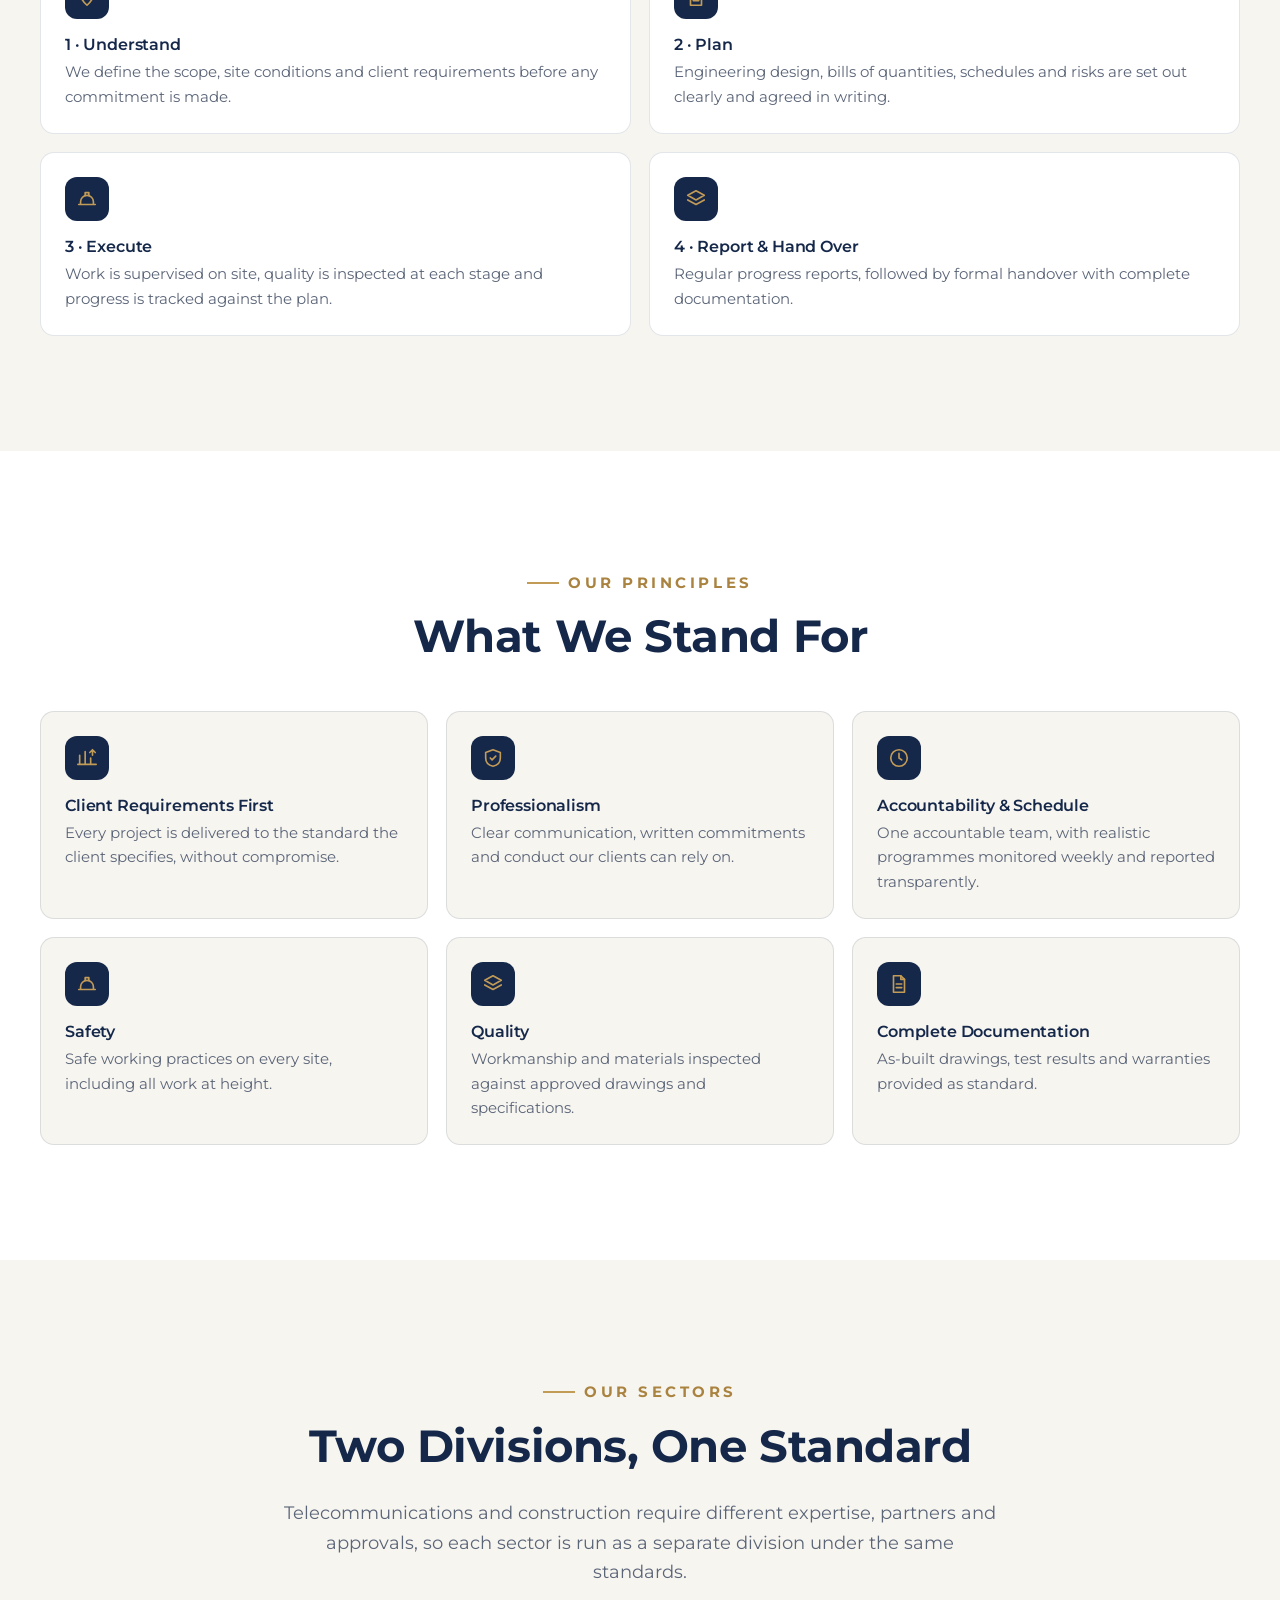
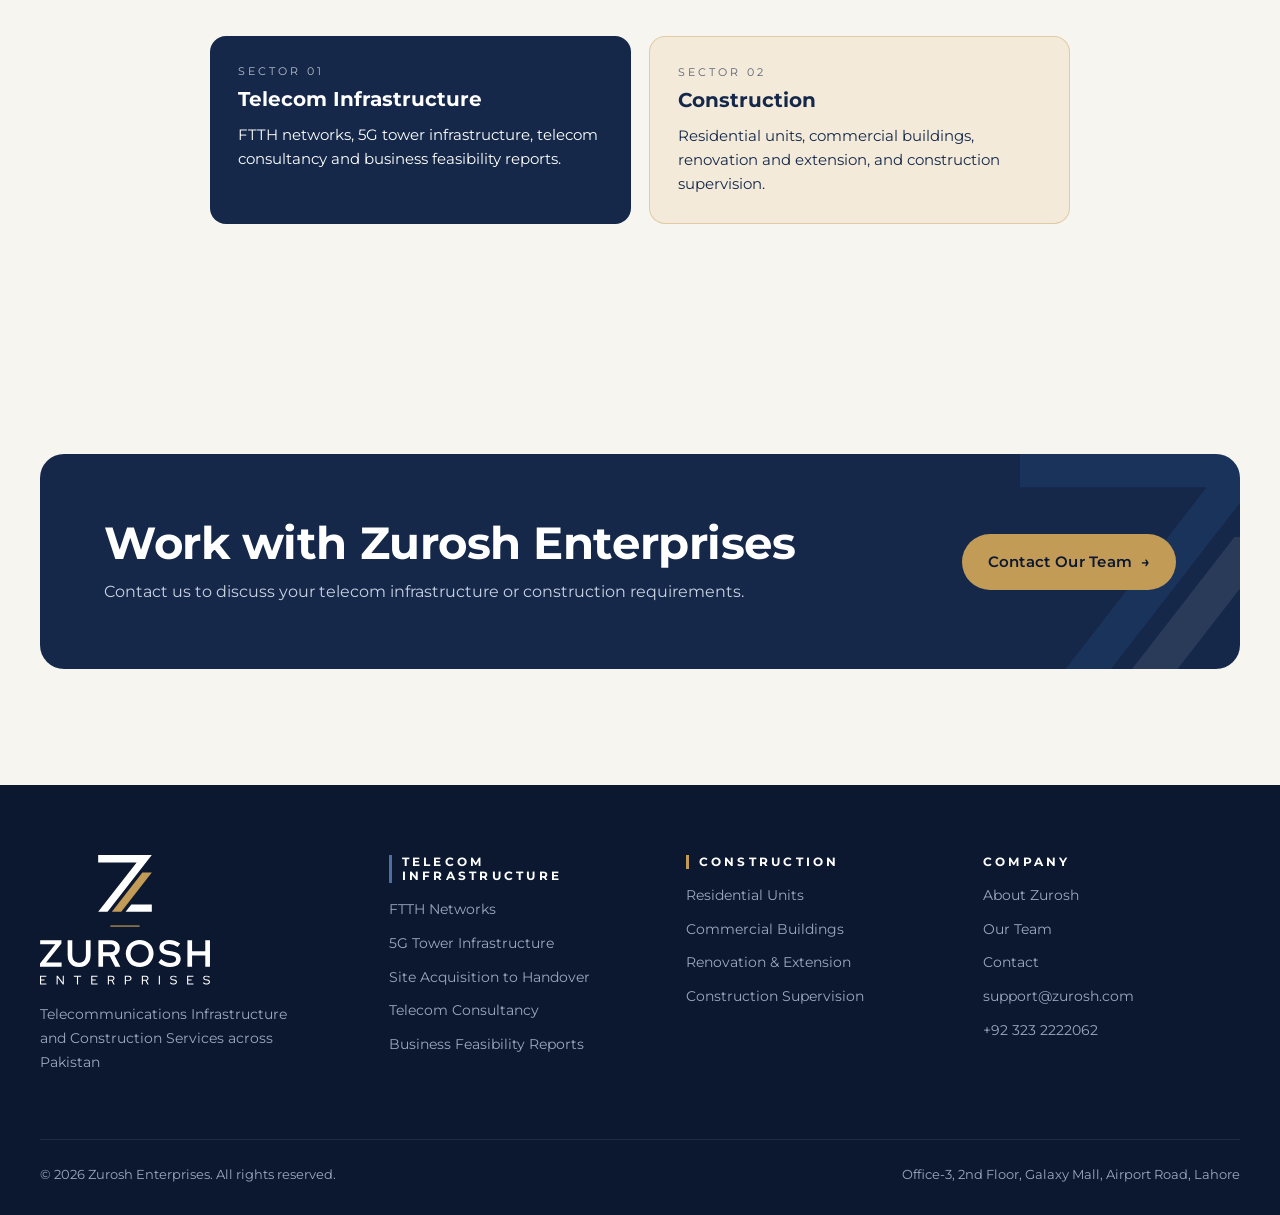
==== commit db6f375c: "Remove page paths (Home / …) from About, Our Team and Contact Co-Authored-By: Claude Opus 5.5 <norep" ====
--- a/about.html
+++ b/about.html
@@ -65,7 +65,6 @@
   <section class="page-hero plain">
     <div class="container" style="grid-template-columns:1fr">
       <div class="hero-copy">
-        <div class="breadcrumb"><a href="index.html">Home</a> / About</div>
         <span class="eyebrow">About Us</span>
         <h1>Where Professionalism Comes First</h1>
         <p class="lead">Zurosh Enterprises is a Pakistani telecommunications infrastructure and construction company built on engineering discipline, structured project management and an uncompromising focus on client requirements.</p>
--- a/assets/css/style.css
+++ b/assets/css/style.css
@@ -22,7 +22,7 @@
 
   --radius: 14px;
   --shadow: 0 18px 50px -20px rgba(12, 24, 48, 0.35);
-  --header-h: 84px;
+  --header-h: 68px;
   --max: 1200px;
   --font: "Montserrat", system-ui, -apple-system, "Segoe UI", Roboto, sans-serif;
 }
@@ -98,12 +98,11 @@
   border-bottom: 1px solid var(--line);
   transition: height .3s, box-shadow .3s;
 }
-.site-header.scrolled { --header-h: 68px; box-shadow: 0 8px 30px -18px rgba(12, 24, 48, .4); }
+.site-header.scrolled { box-shadow: 0 8px 30px -18px rgba(12, 24, 48, .4); }
 .site-header .container { height: 100%; display: flex; align-items: center; justify-content: space-between; gap: 24px; }
 
 .brand { display: block; flex: 0 0 auto; }
-.brand img { height: 40px; width: auto; transition: height .3s; }
-.site-header.scrolled .brand img { height: 34px; }
+.brand img { height: 34px; width: auto; transition: height .3s; }
 
 .nav { display: flex; align-items: center; gap: 4px; }
 .nav > a, .nav-trigger {
@@ -818,3 +817,11 @@
 .values { grid-template-columns: repeat(3, 1fr); }
 @media (max-width: 900px) { .pillars, .values { grid-template-columns: 1fr; } }
 @media (min-width: 561px) and (max-width: 900px) { .values { grid-template-columns: 1fr 1fr; } }
+
+/* home: Two Sectors panel, wider for the fuller introduction */
+.panel.panel-wide { width: min(640px, 100%); }
+@media (min-width: 761px) and (max-height: 860px) { .panel.panel-wide .lead { font-size: .95rem; } }
+
+/* Two Sectors: each division's paragraph in its sector colour (gold deepened for legibility) */
+.panel .lead.lead-tel { color: var(--navy); }
+.panel .lead.lead-con { color: #8A6A2C; }
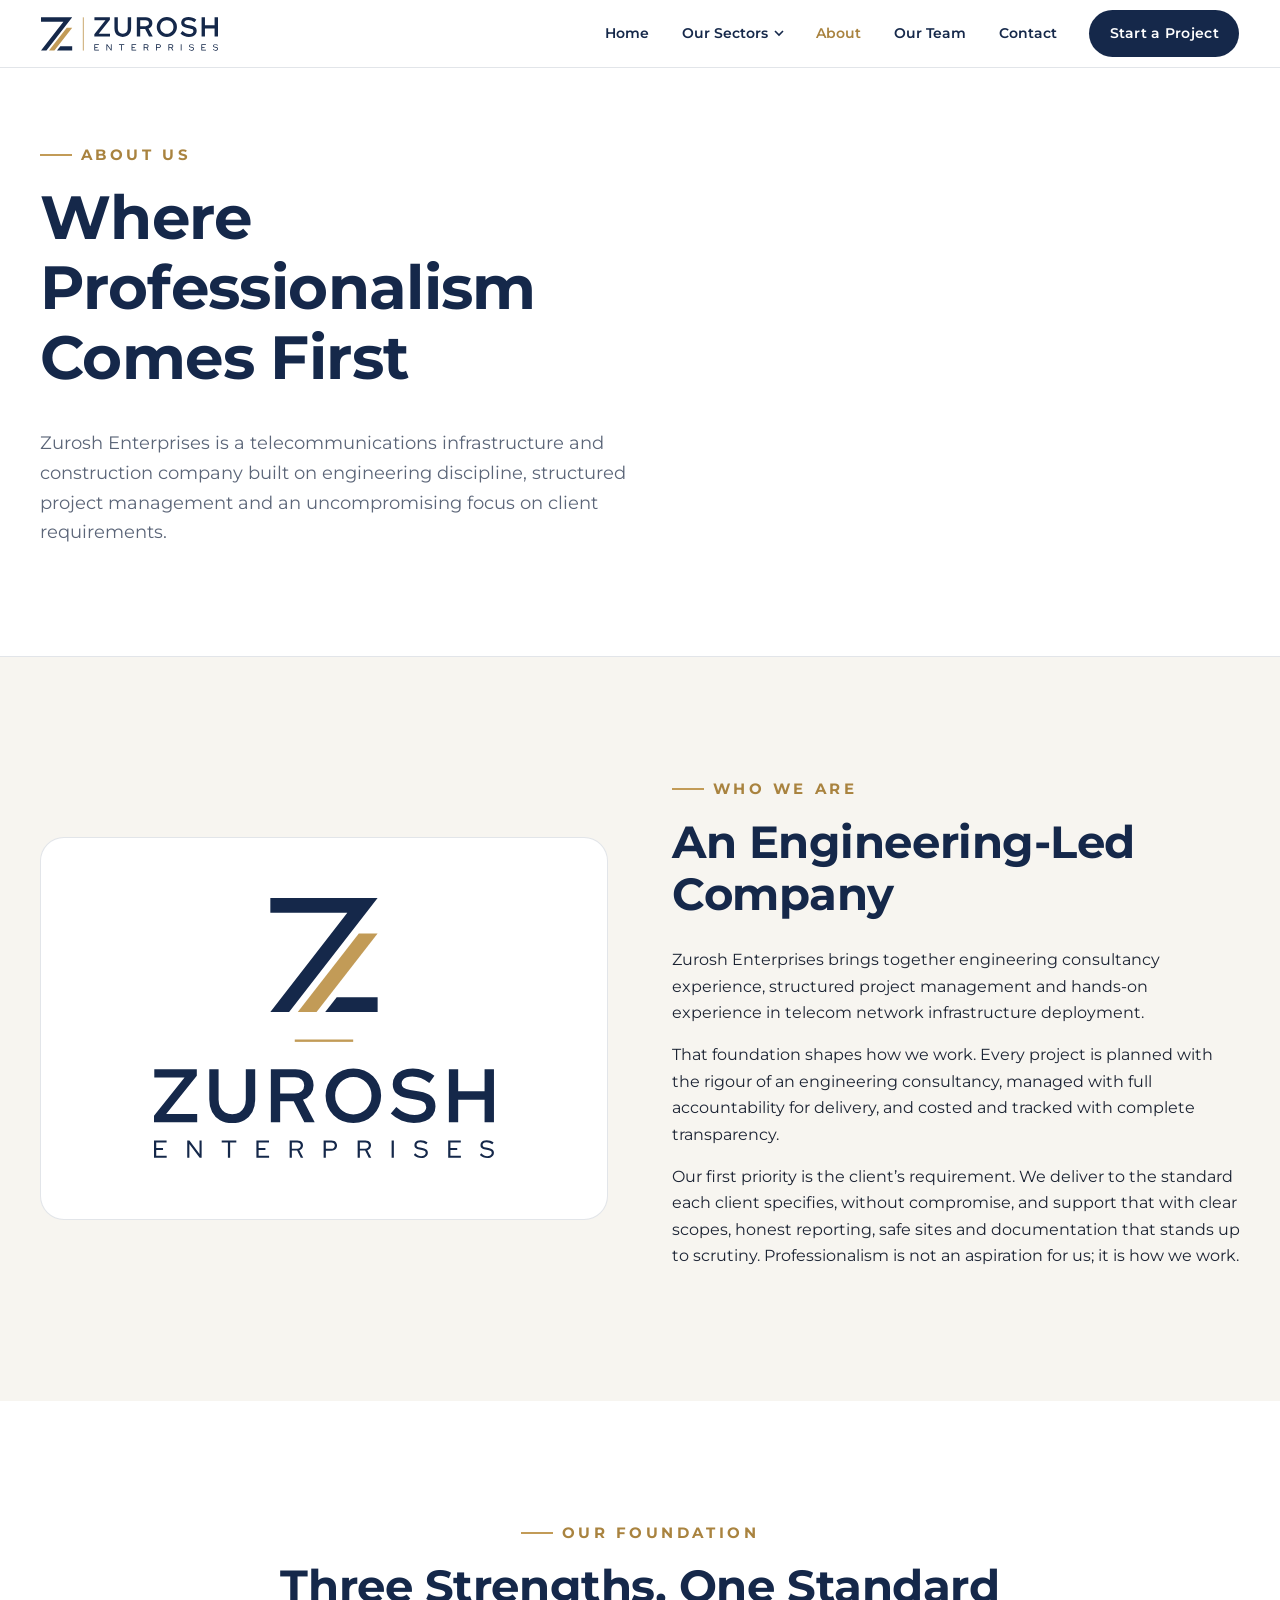
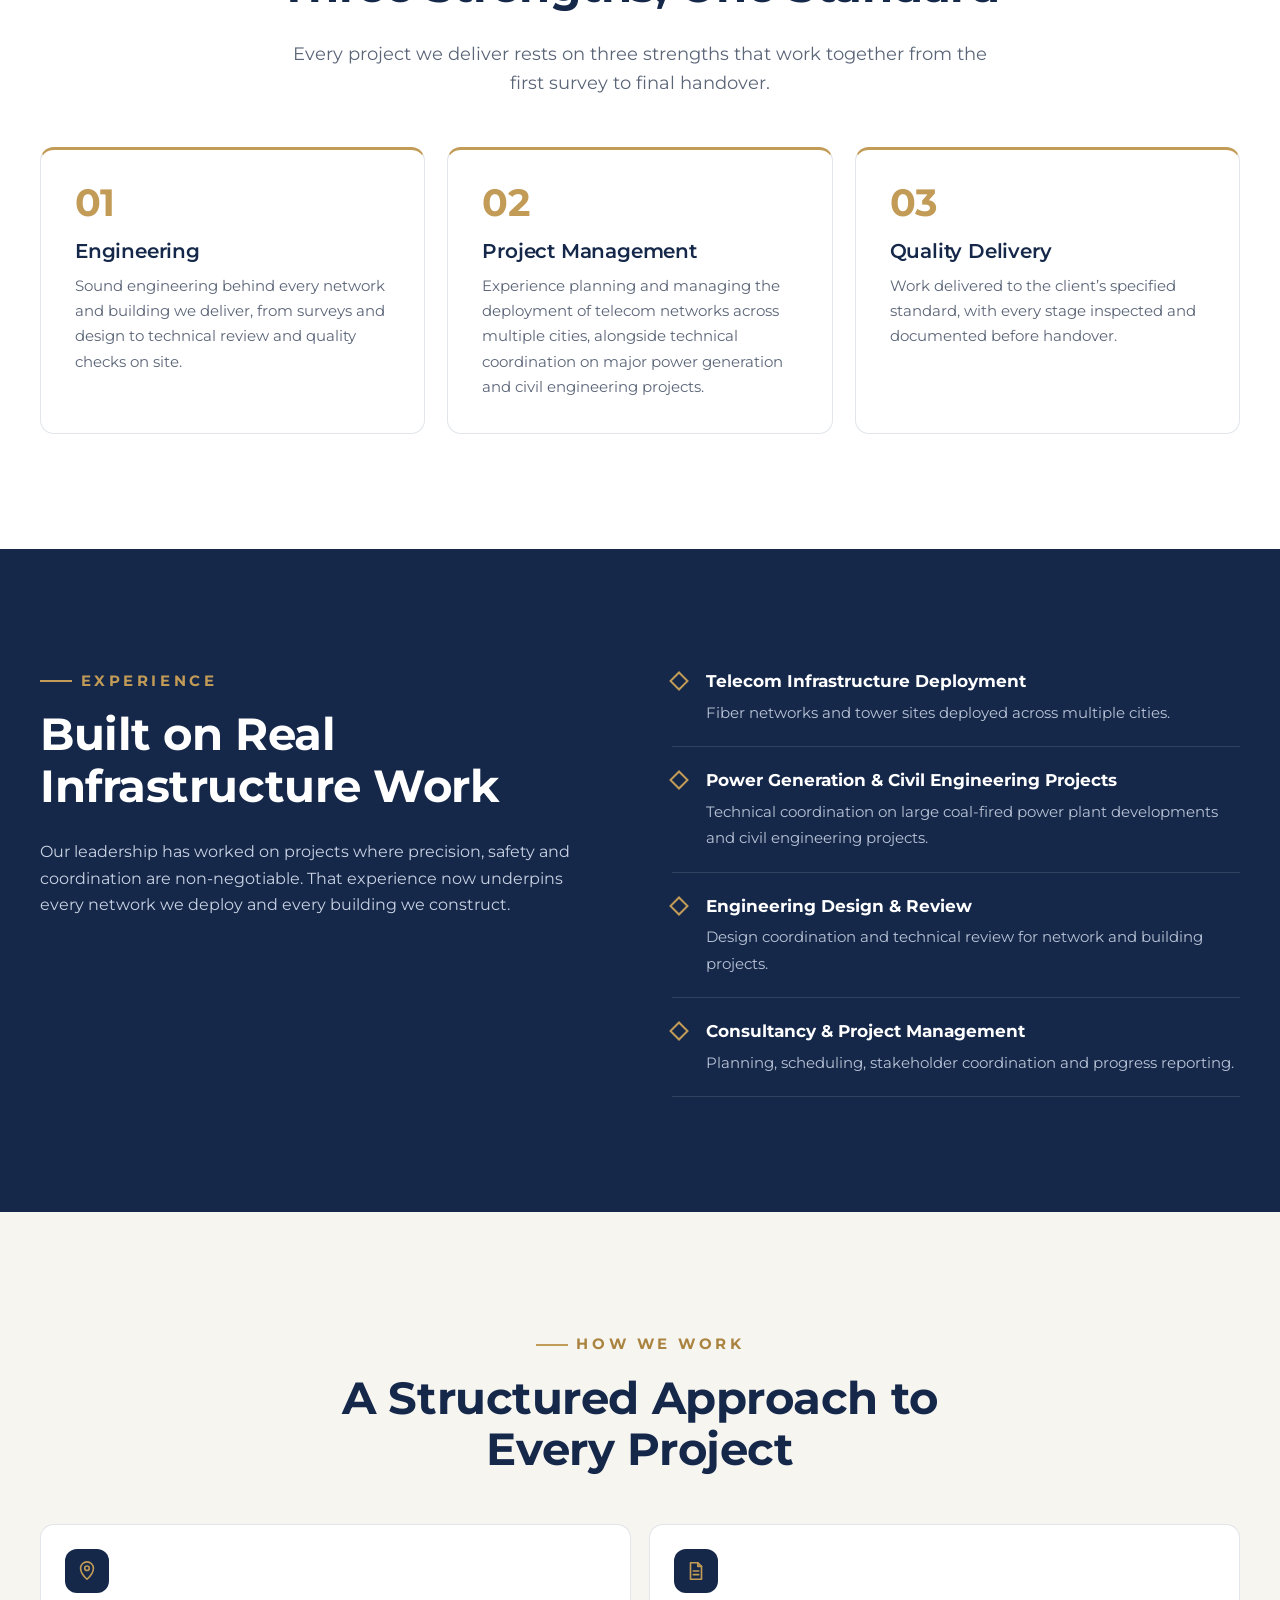
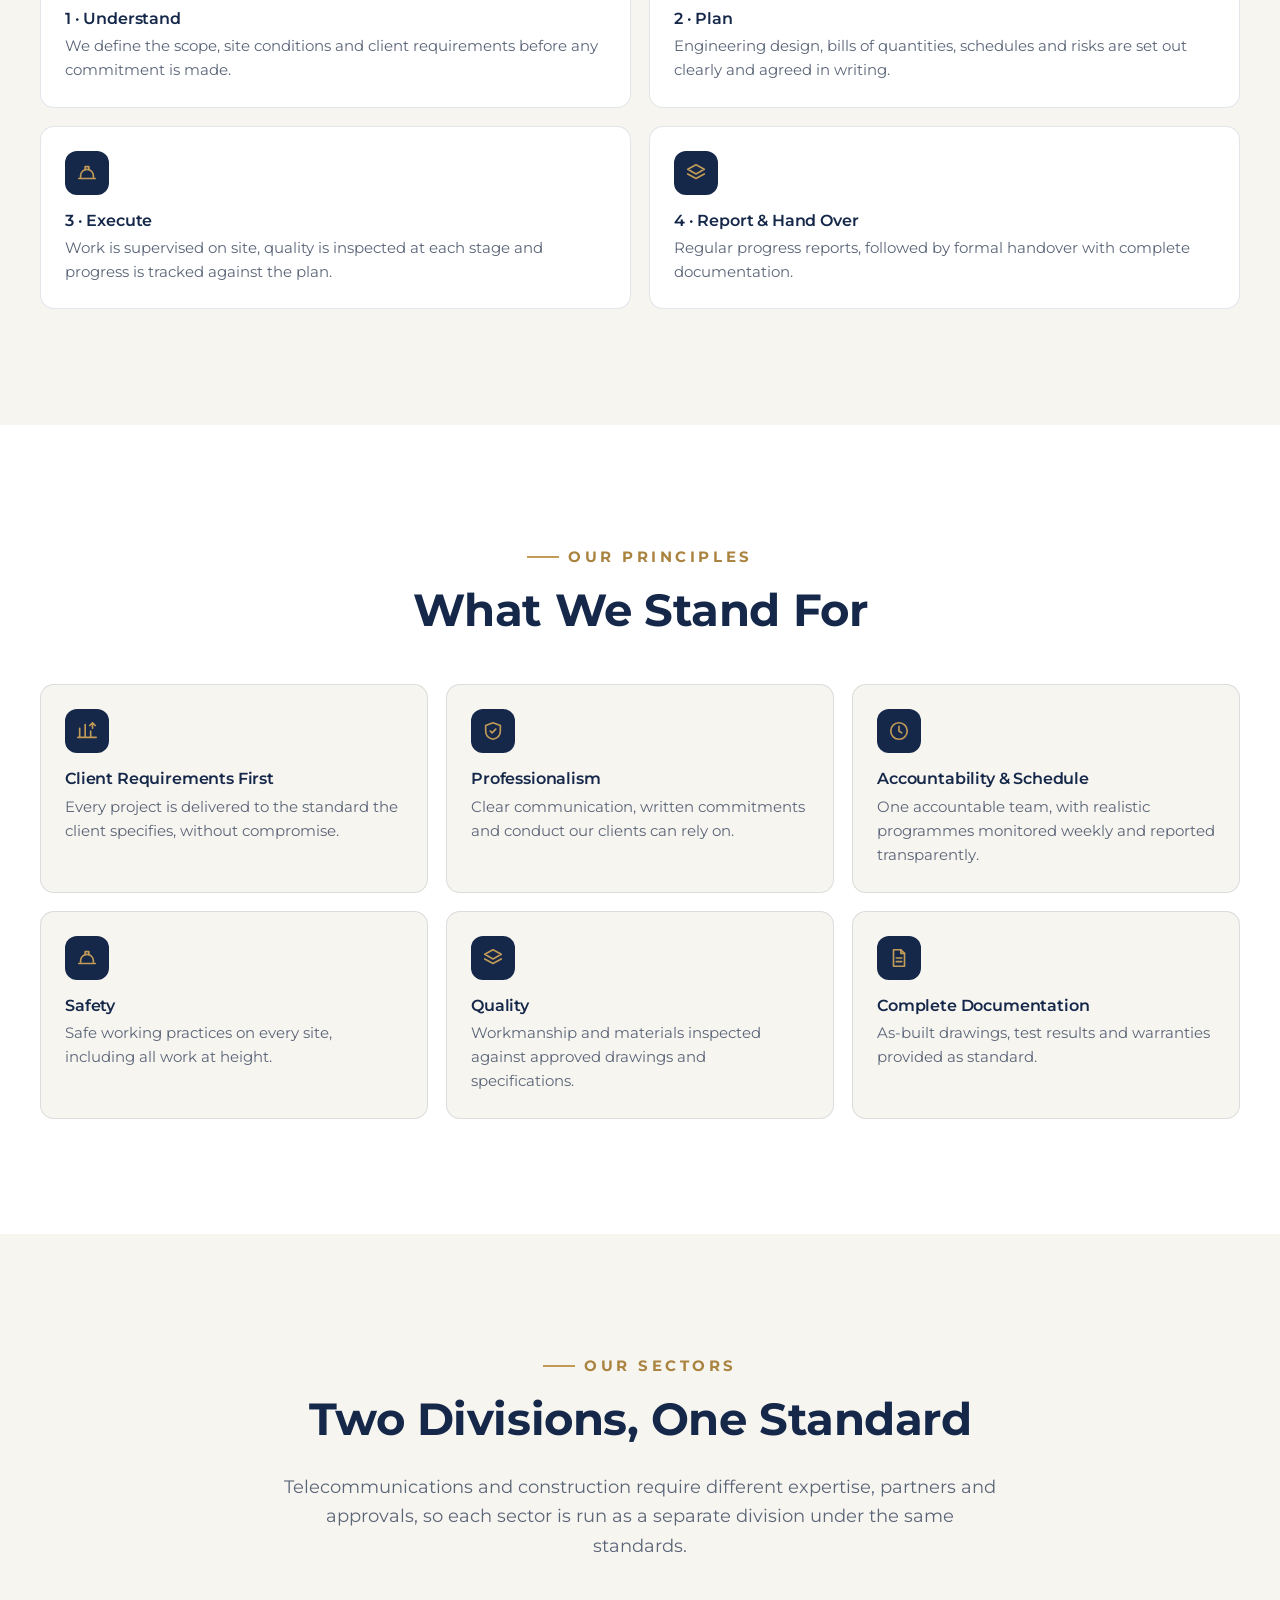
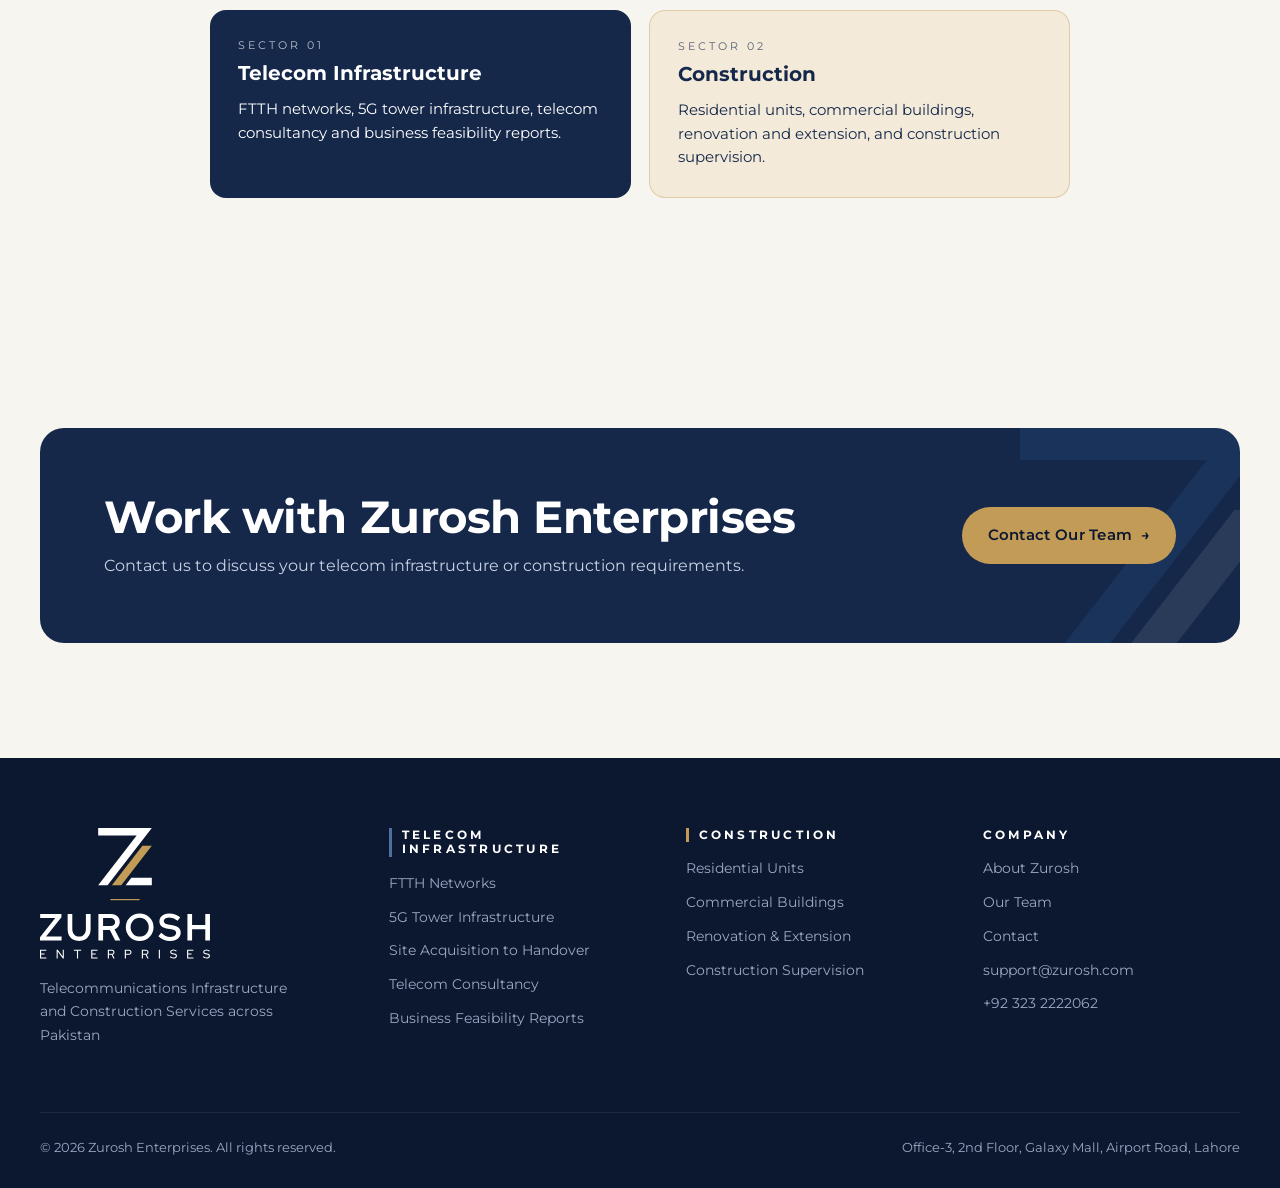
==== commit d3fb0f8c: "About: remove references to the country Co-Authored-By: Claude Opus 5.5 <noreply@anthropic.com> Clau" ====
--- a/about.html
+++ b/about.html
@@ -4,7 +4,7 @@
 <meta charset="utf-8">
 <meta name="viewport" content="width=device-width, initial-scale=1">
 <title>About | Zurosh Enterprises</title>
-<meta name="description" content="Zurosh Enterprises is an engineering-led telecommunications infrastructure and construction company in Pakistan, where professionalism comes first.">
+<meta name="description" content="Zurosh Enterprises is an engineering-led telecommunications infrastructure and construction company where professionalism comes first.">
 <meta name="theme-color" content="#15284A">
 <link rel="icon" href="assets/img/favicon.svg" type="image/svg+xml">
 <link rel="preconnect" href="https://fonts.googleapis.com">
@@ -67,7 +67,7 @@
       <div class="hero-copy">
         <span class="eyebrow">About Us</span>
         <h1>Where Professionalism Comes First</h1>
-        <p class="lead">Zurosh Enterprises is a Pakistani telecommunications infrastructure and construction company built on engineering discipline, structured project management and an uncompromising focus on client requirements.</p>
+        <p class="lead">Zurosh Enterprises is a telecommunications infrastructure and construction company built on engineering discipline, structured project management and an uncompromising focus on client requirements.</p>
       </div>
     </div>
   </section>
@@ -80,7 +80,7 @@
       <div class="reveal">
         <span class="eyebrow">Who We Are</span>
         <h2>An Engineering-Led Company</h2>
-        <p>Zurosh Enterprises brings together engineering consultancy experience, structured project management and hands-on experience in telecom network infrastructure deployment across Pakistan.</p>
+        <p>Zurosh Enterprises brings together engineering consultancy experience, structured project management and hands-on experience in telecom network infrastructure deployment.</p>
         <p>That foundation shapes how we work. Every project is planned with the rigour of an engineering consultancy, managed with full accountability for delivery, and costed and tracked with complete transparency.</p>
         <p>Our first priority is the client’s requirement. We deliver to the standard each client specifies, without compromise, and support that with clear scopes, honest reporting, safe sites and documentation that stands up to scrutiny. Professionalism is not an aspiration for us; it is how we work.</p>
       </div>
@@ -103,7 +103,7 @@
         <article class="pillar reveal">
           <div class="pillar-num">02</div>
           <h3>Project Management</h3>
-          <p>Experience planning and managing the deployment of telecom networks across multiple cities in Pakistan, alongside technical coordination on major power generation and civil engineering projects.</p>
+          <p>Experience planning and managing the deployment of telecom networks across multiple cities, alongside technical coordination on major power generation and civil engineering projects.</p>
         </article>
         <article class="pillar reveal">
           <div class="pillar-num">03</div>
@@ -122,7 +122,7 @@
         <p>Our leadership has worked on projects where precision, safety and coordination are non-negotiable. That experience now underpins every network we deploy and every building we construct.</p>
       </div>
       <ul class="exp-list reveal">
-        <li><strong>Telecom Infrastructure Deployment</strong><span>Fiber networks and tower sites deployed across Pakistan.</span></li>
+        <li><strong>Telecom Infrastructure Deployment</strong><span>Fiber networks and tower sites deployed across multiple cities.</span></li>
         <li><strong>Power Generation &amp; Civil Engineering Projects</strong><span>Technical coordination on large coal-fired power plant developments and civil engineering projects.</span></li>
         <li><strong>Engineering Design &amp; Review</strong><span>Design coordination and technical review for network and building projects.</span></li>
         <li><strong>Consultancy &amp; Project Management</strong><span>Planning, scheduling, stakeholder coordination and progress reporting.</span></li>
--- a/assets/css/style.css
+++ b/assets/css/style.css
@@ -163,9 +163,13 @@
 .sector-construction a.sub:hover { background: var(--gold-100); }
 .sector-construction a.sub strong { color: var(--navy); }
 .sector .sector-all {
-  display: inline-flex; gap: .4em; margin-top: 14px; font-size: .8rem; font-weight: 600;
-  text-decoration: none; letter-spacing: .04em;
-}
+  display: flex; gap: .4em; margin-top: 10px; font-size: .8rem; font-weight: 600;
+  text-decoration: none; letter-spacing: .04em; padding: 10px 12px; border-radius: 10px; transition: background .2s;
+}
+.sector .sector-all span { transition: transform .2s; }
+.sector .sector-all:hover span { transform: translateX(3px); }
+.sector-telecom .sector-all:hover, .sector-telecom .sector-all:focus-visible { background: rgba(255,255,255,.08); }
+.sector-construction .sector-all:hover, .sector-construction .sector-all:focus-visible { background: var(--gold-100); }
 .sector-telecom .sector-all { color: var(--gold); }
 .sector-construction .sector-all { color: var(--gold-600); }
 
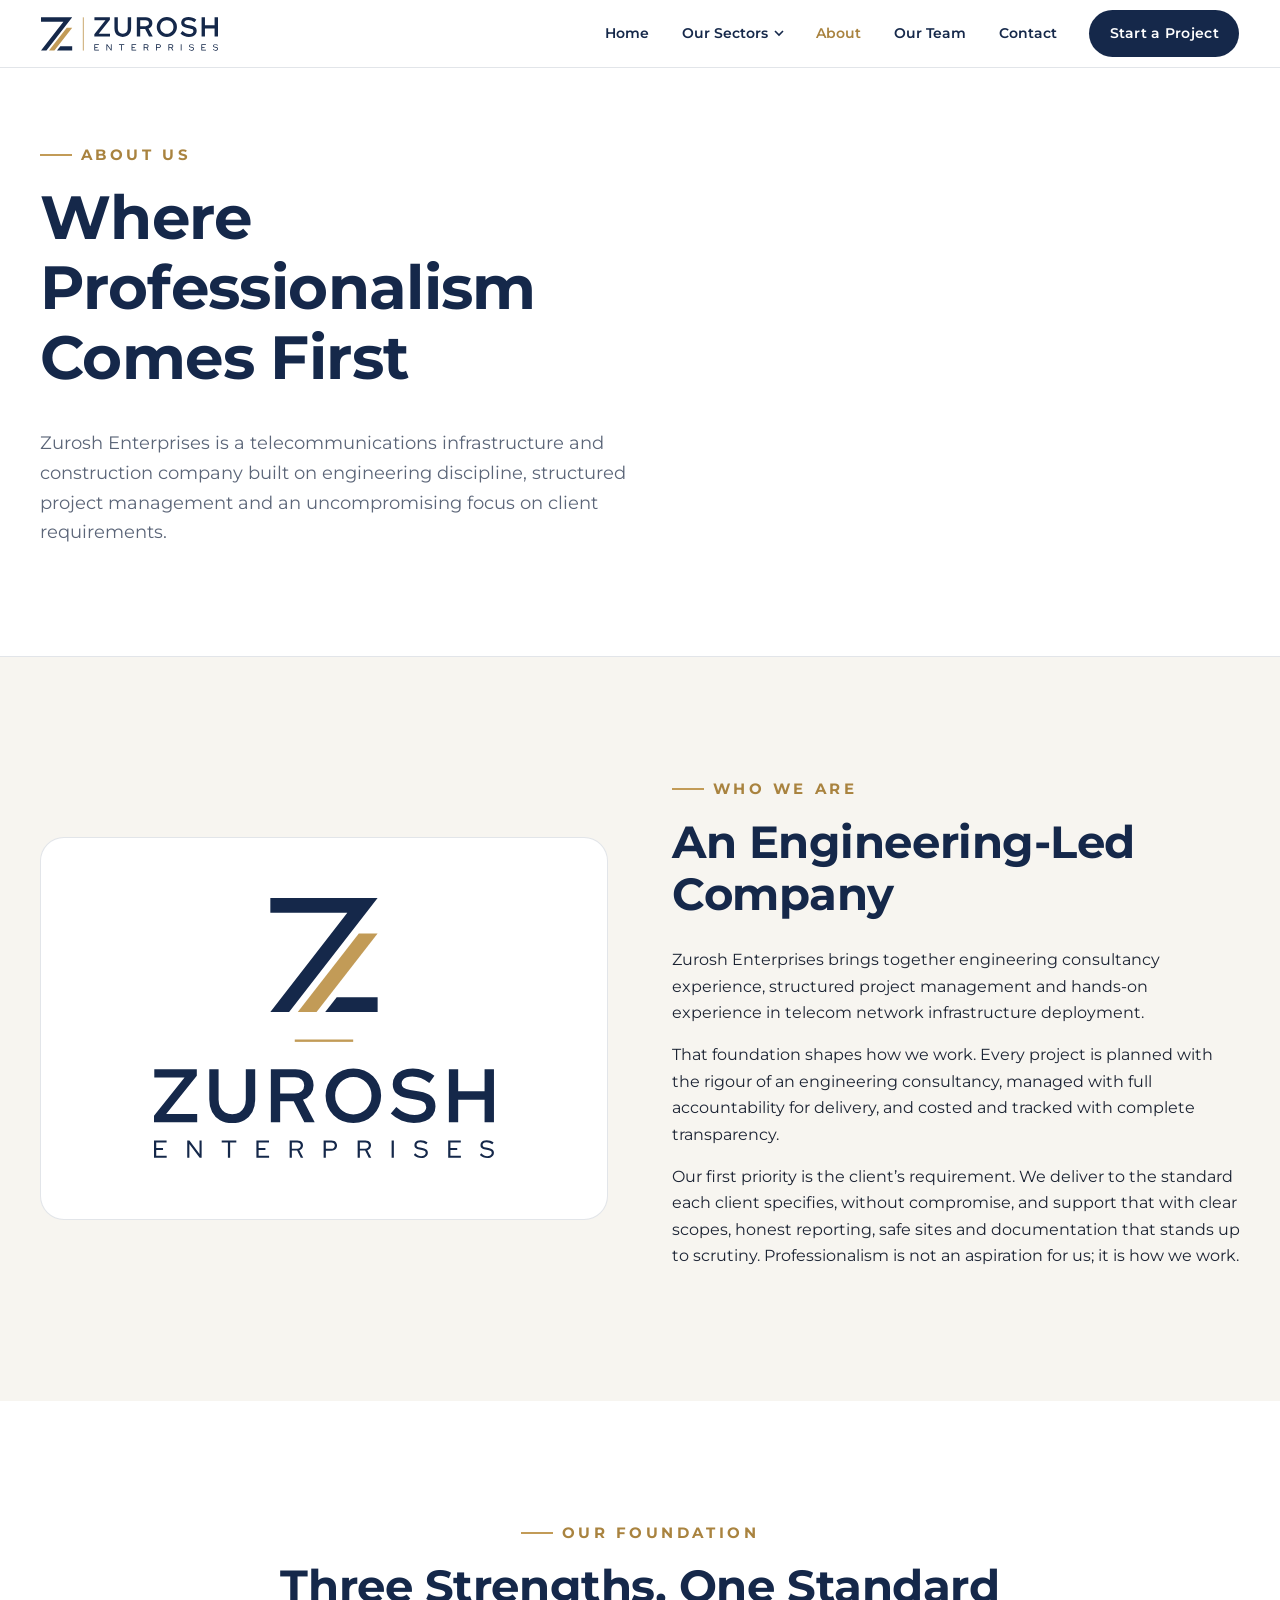
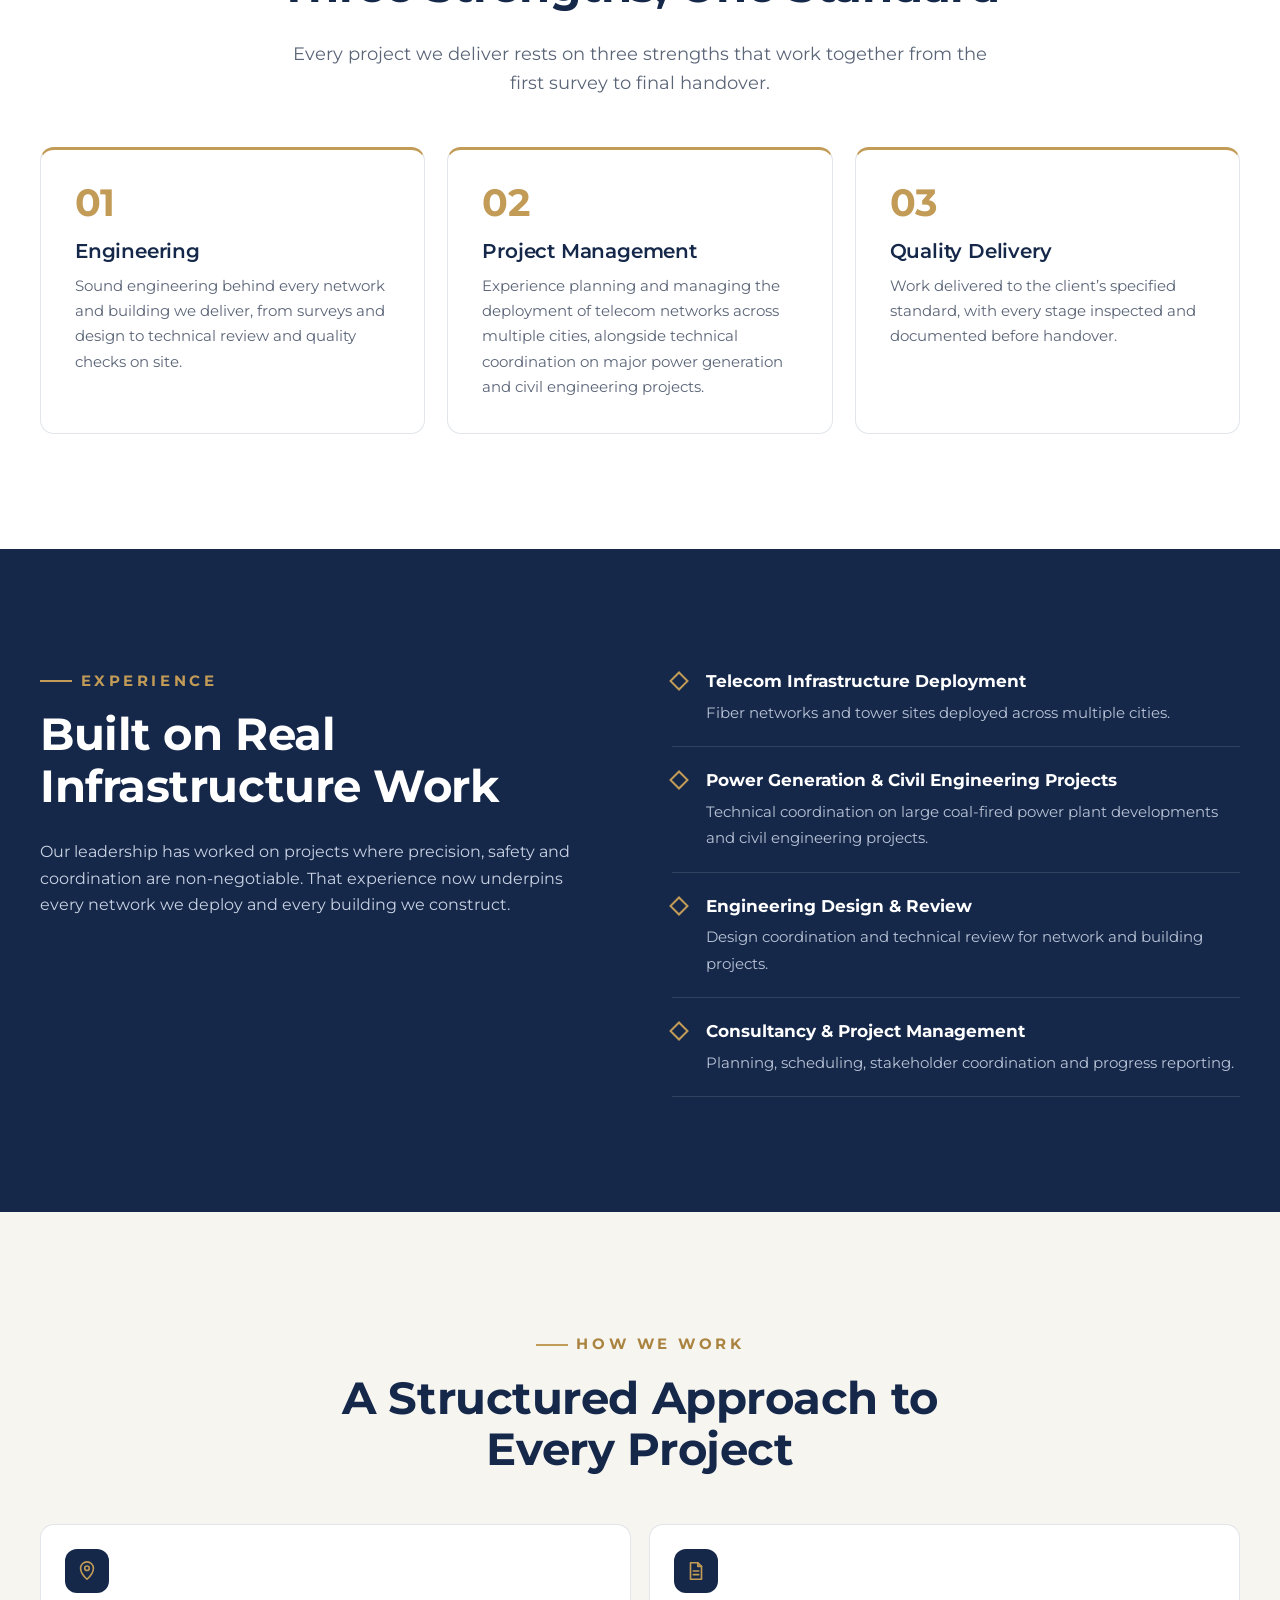
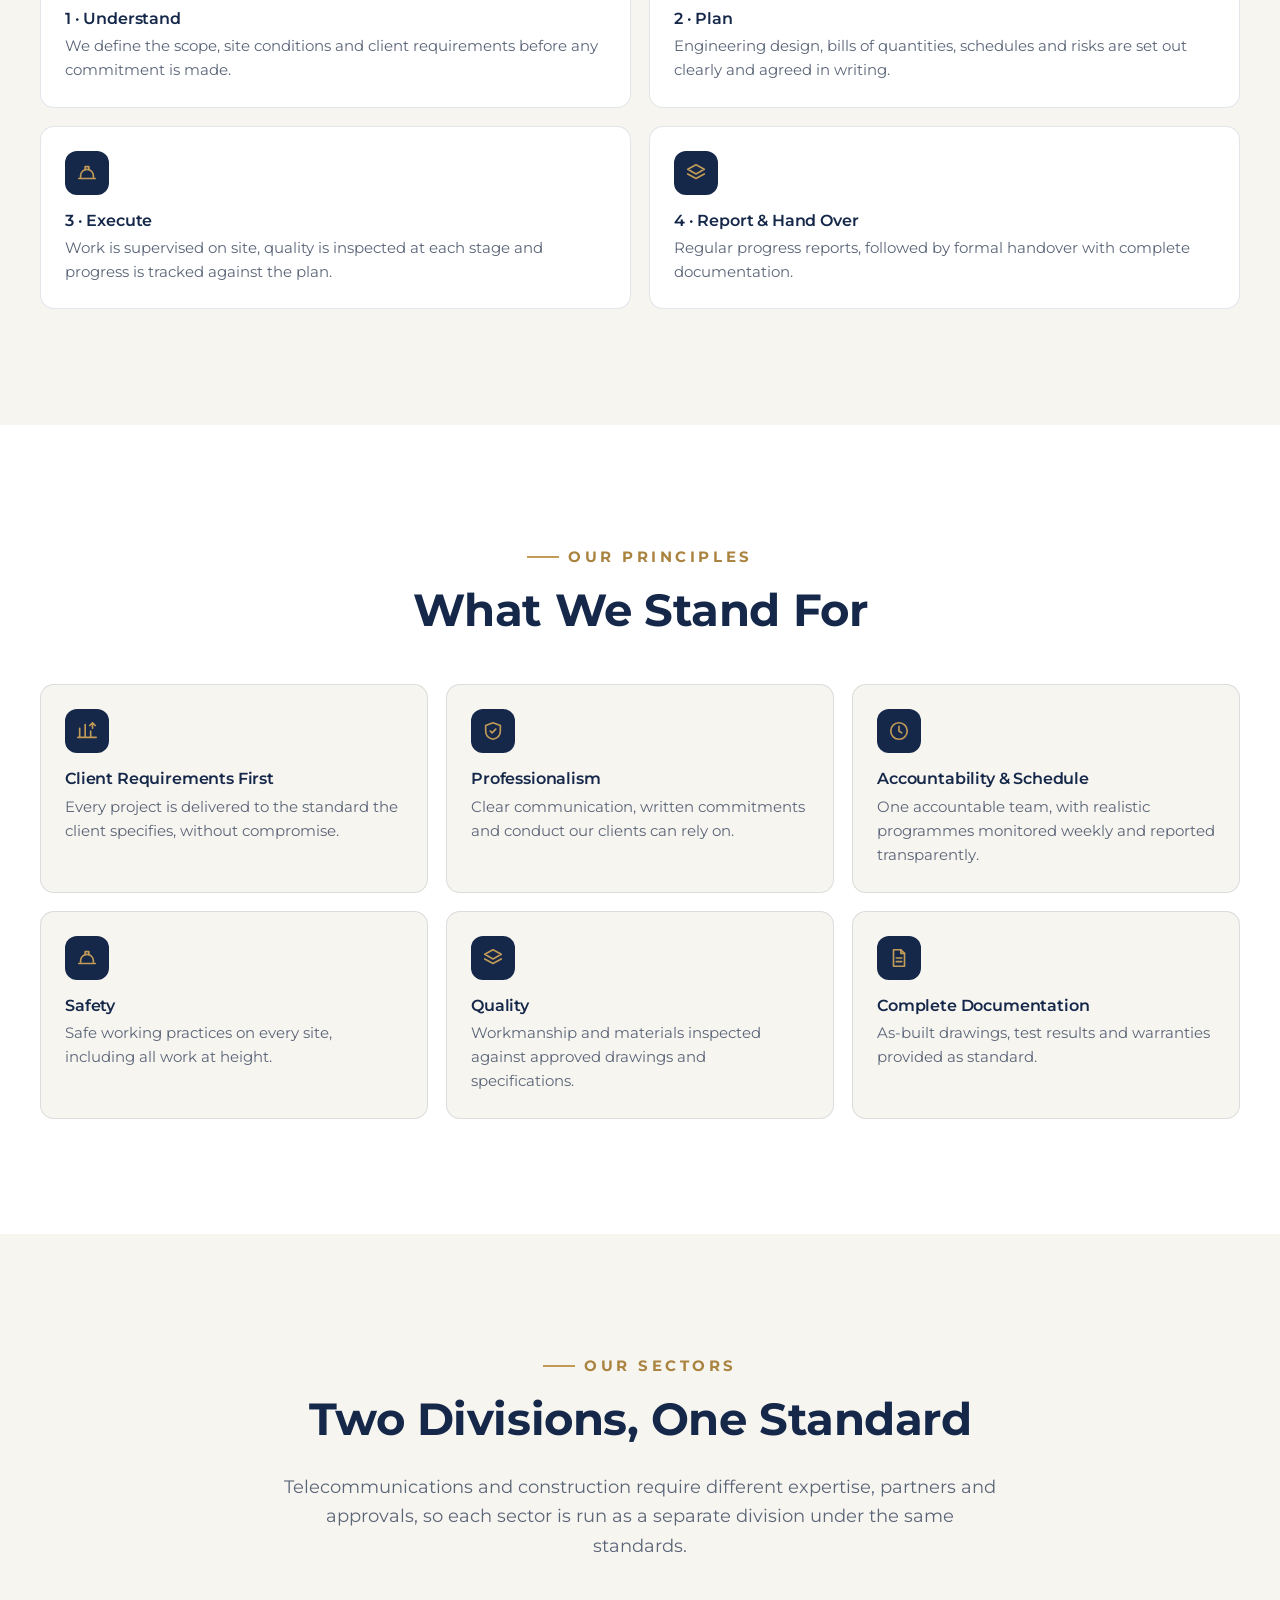
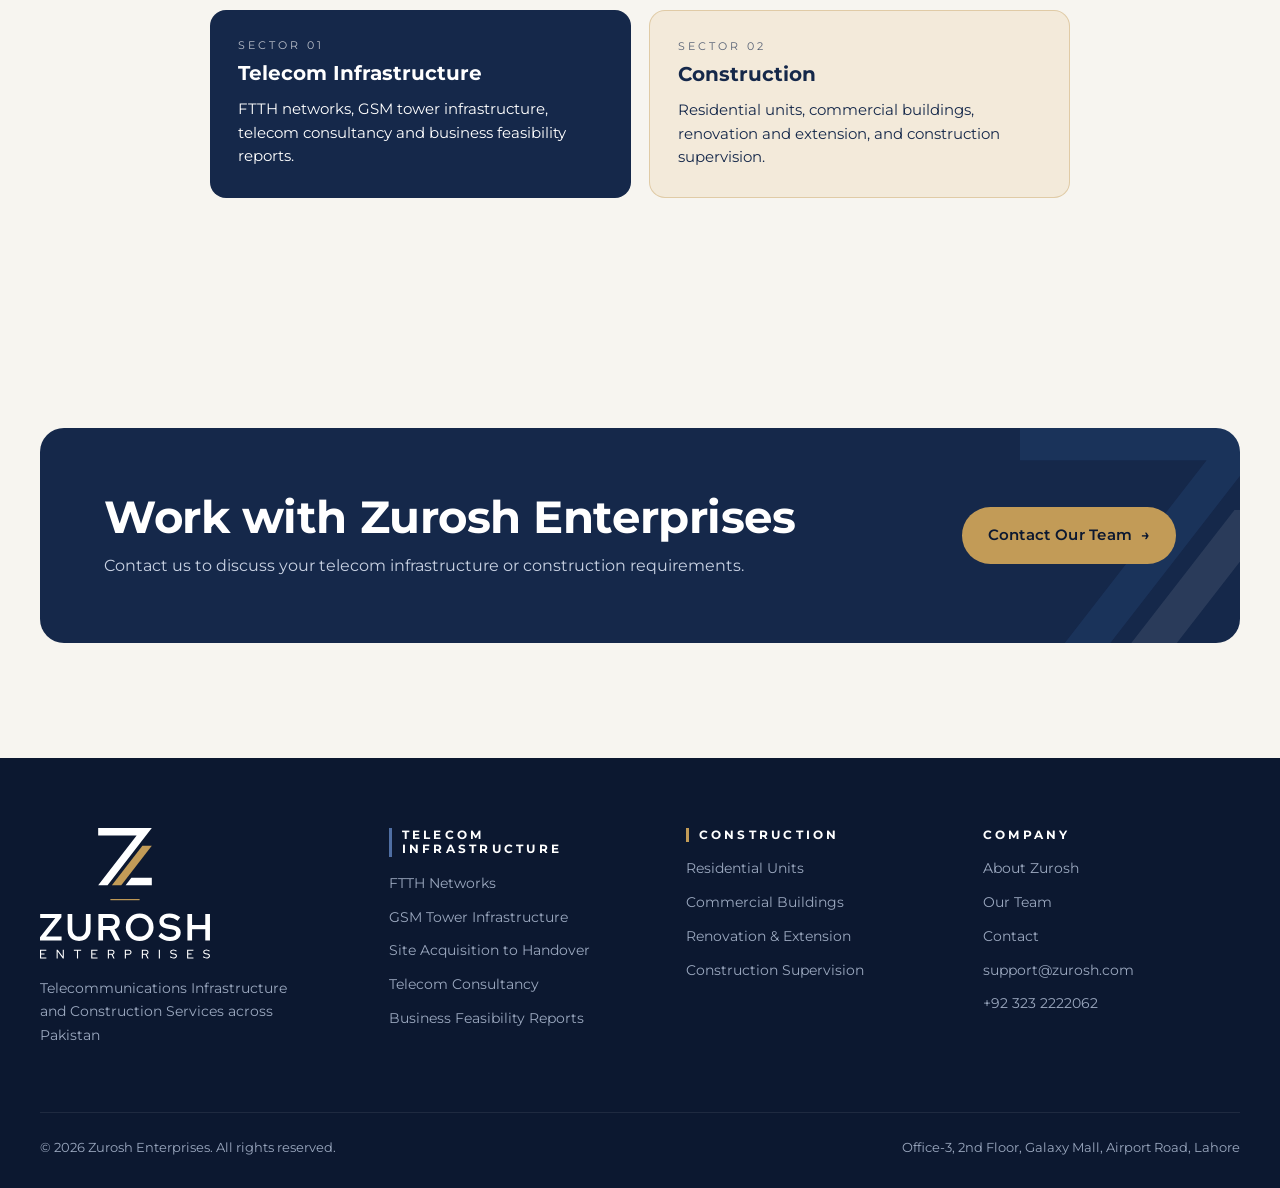
==== commit e8a20ac5: "Replace "5G tower" with "GSM tower" across the site Menu, footer, home panels and tags, Telecom page" ====
--- a/about.html
+++ b/about.html
@@ -33,7 +33,7 @@
             </div>
             <ul>
               <li><a class="sub" href="telecom.html#ftth"><strong>FTTH Networks</strong><span>Fiber-to-the-home design, deployment and splicing</span></a></li>
-              <li><a class="sub" href="telecom.html#towers"><strong>5G Tower Infrastructure</strong><span>Site acquisition through to tower handover</span></a></li>
+              <li><a class="sub" href="telecom.html#towers"><strong>GSM Tower Infrastructure</strong><span>Site acquisition through to tower handover</span></a></li>
               <li><a class="sub" href="telecom.html#consultancy"><strong>Telecom Consultancy</strong><span>FTTH and long-haul network planning, design and as-built drawings</span></a></li>
               <li><a class="sub" href="telecom.html#feasibility"><strong>Business Feasibility Reports</strong><span>Customer needs, business model, costing and feasibility</span></a></li>
             </ul>
@@ -164,7 +164,7 @@
         <p class="lead" style="margin-inline:auto">Telecommunications and construction require different expertise, partners and approvals, so each sector is run as a separate division under the same standards.</p>
       </div>
       <div class="split-sectors about-sectors reveal">
-        <a class="t" href="telecom.html"><small>Sector 01</small><strong>Telecom Infrastructure</strong>FTTH networks, 5G tower infrastructure, telecom consultancy and business feasibility reports.</a>
+        <a class="t" href="telecom.html"><small>Sector 01</small><strong>Telecom Infrastructure</strong>FTTH networks, GSM tower infrastructure, telecom consultancy and business feasibility reports.</a>
         <a class="c" href="construction.html"><small>Sector 02</small><strong>Construction</strong>Residential units, commercial buildings, renovation and extension, and construction supervision.</a>
       </div>
     </div>
@@ -190,7 +190,7 @@
         <h4 class="t">Telecom Infrastructure</h4>
         <ul>
           <li><a href="telecom.html#ftth">FTTH Networks</a></li>
-          <li><a href="telecom.html#towers">5G Tower Infrastructure</a></li>
+          <li><a href="telecom.html#towers">GSM Tower Infrastructure</a></li>
           <li><a href="telecom.html#lifecycle">Site Acquisition to Handover</a></li>
           <li><a href="telecom.html#consultancy">Telecom Consultancy</a></li>
           <li><a href="telecom.html#feasibility">Business Feasibility Reports</a></li>
--- a/assets/css/style.css
+++ b/assets/css/style.css
@@ -222,8 +222,11 @@
    HOME — scroll-driven 3D stage
    ========================================================================== */
 .stage-canvas {
-  position: fixed; inset: 0; width: 100vw; height: 100vh; z-index: 0; display: block;
-}
+  position: fixed; top: 0; left: 0; width: 100vw; height: 100vh; z-index: 0; display: block;
+}
+/* stable height on phones: the canvas covers the largest viewport, so the address bar
+   appearing or disappearing never resizes it */
+@supports (height: 100lvh) { .stage-canvas { height: 100lvh; } }
 .stage-fallback {
   position: fixed; inset: 0; z-index: 0; display: none; place-items: center; pointer-events: none;
 }
@@ -829,3 +832,14 @@
 /* Two Sectors: each division's paragraph in its sector colour (gold deepened for legibility) */
 .panel .lead.lead-tel { color: var(--navy); }
 .panel .lead.lead-con { color: #8A6A2C; }
+
+/* Phones: live blur over the animated scene is the most expensive thing a phone can
+   draw (re-blurred every frame). Use near-solid surfaces instead. */
+@media (max-width: 760px), (hover: none) and (pointer: coarse) {
+  .site-header { backdrop-filter: none; -webkit-backdrop-filter: none; background: rgba(255, 255, 255, .97); transform: translateZ(0); }
+  .home .panel, body[data-zone="telecom"] .panel { backdrop-filter: none; -webkit-backdrop-filter: none; }
+  .home .panel { background: linear-gradient(135deg, rgba(255, 255, 255, .95) 0%, rgba(250, 249, 246, .93) 100%); }
+  .home .panel.dark, body[data-zone="telecom"] .home .panel, body[data-zone="telecom"] .panel { background: linear-gradient(135deg, rgba(28, 50, 90, .96) 0%, rgba(14, 28, 54, .95) 100%); }
+  .home .panel.con { background: linear-gradient(160deg, rgba(255, 253, 248, .96) 0%, rgba(250, 244, 232, .95) 100%); }
+  .panel::before { display: none; }
+}
